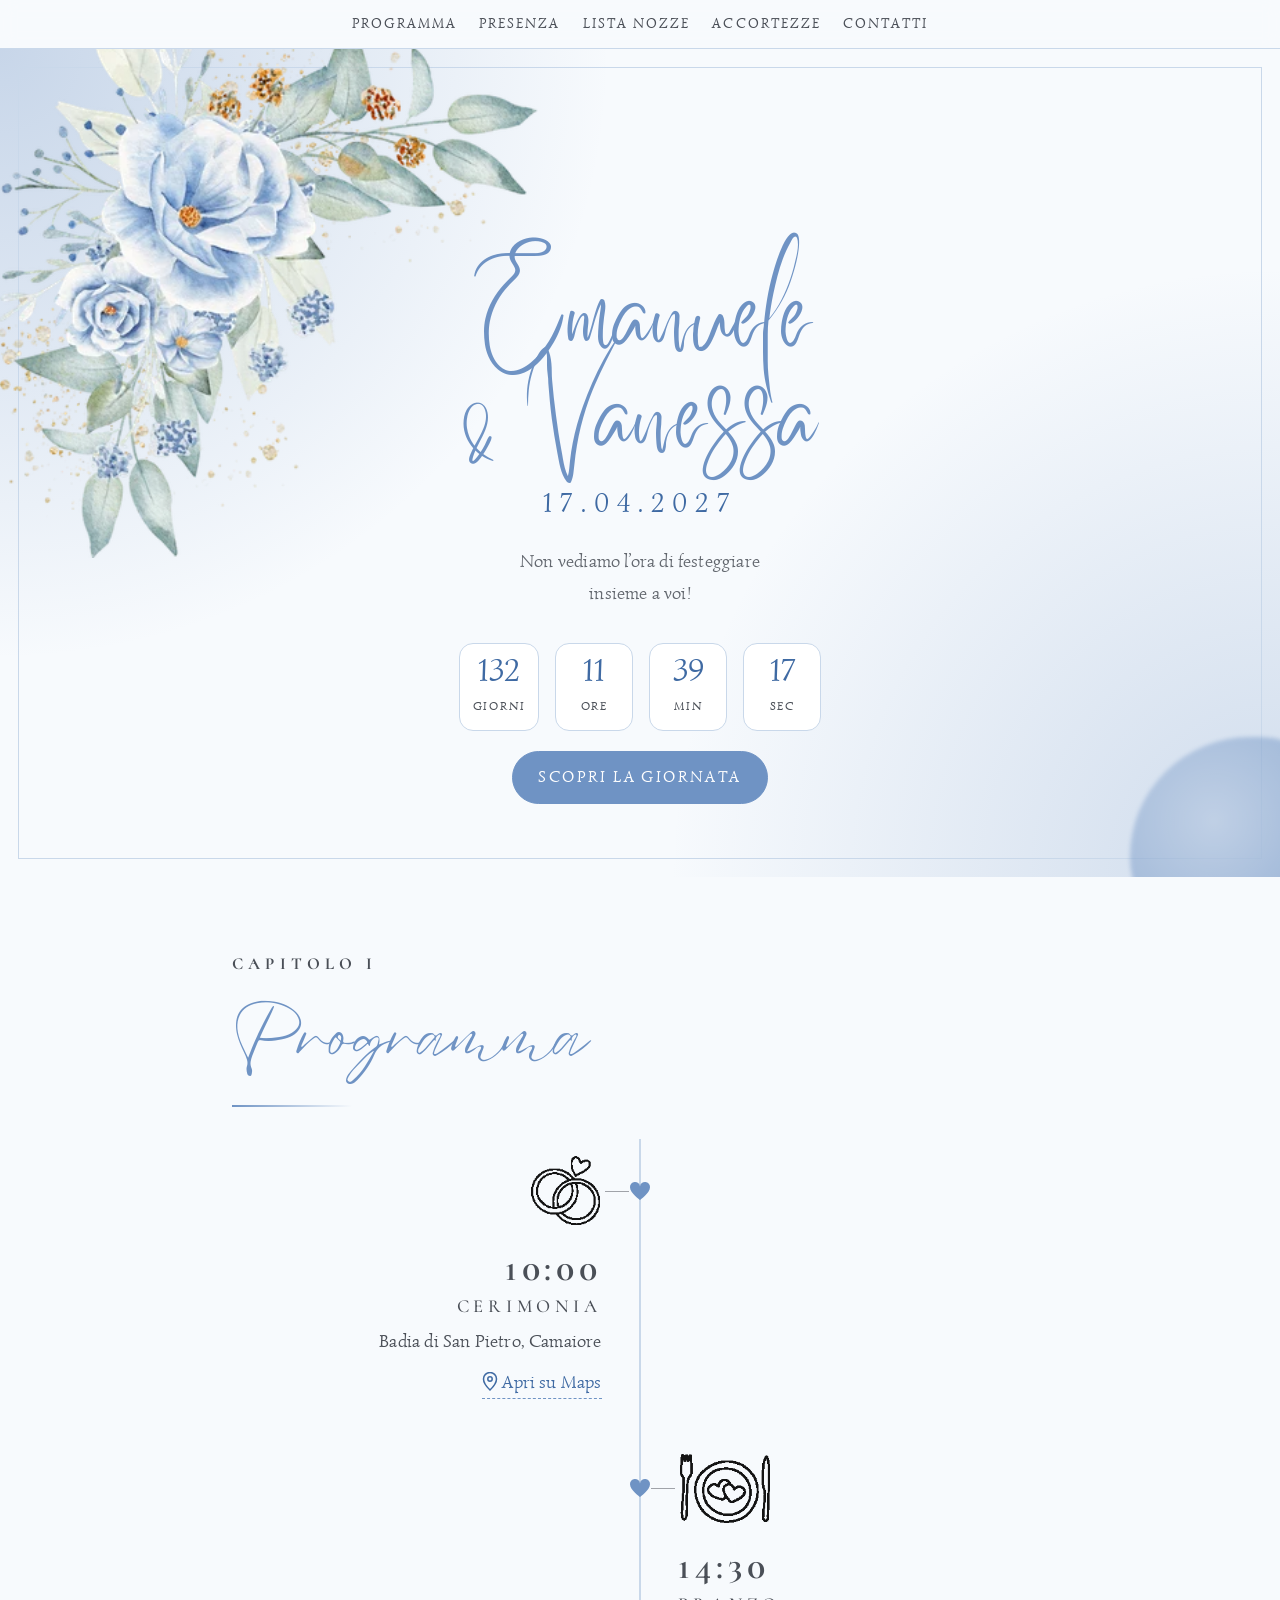
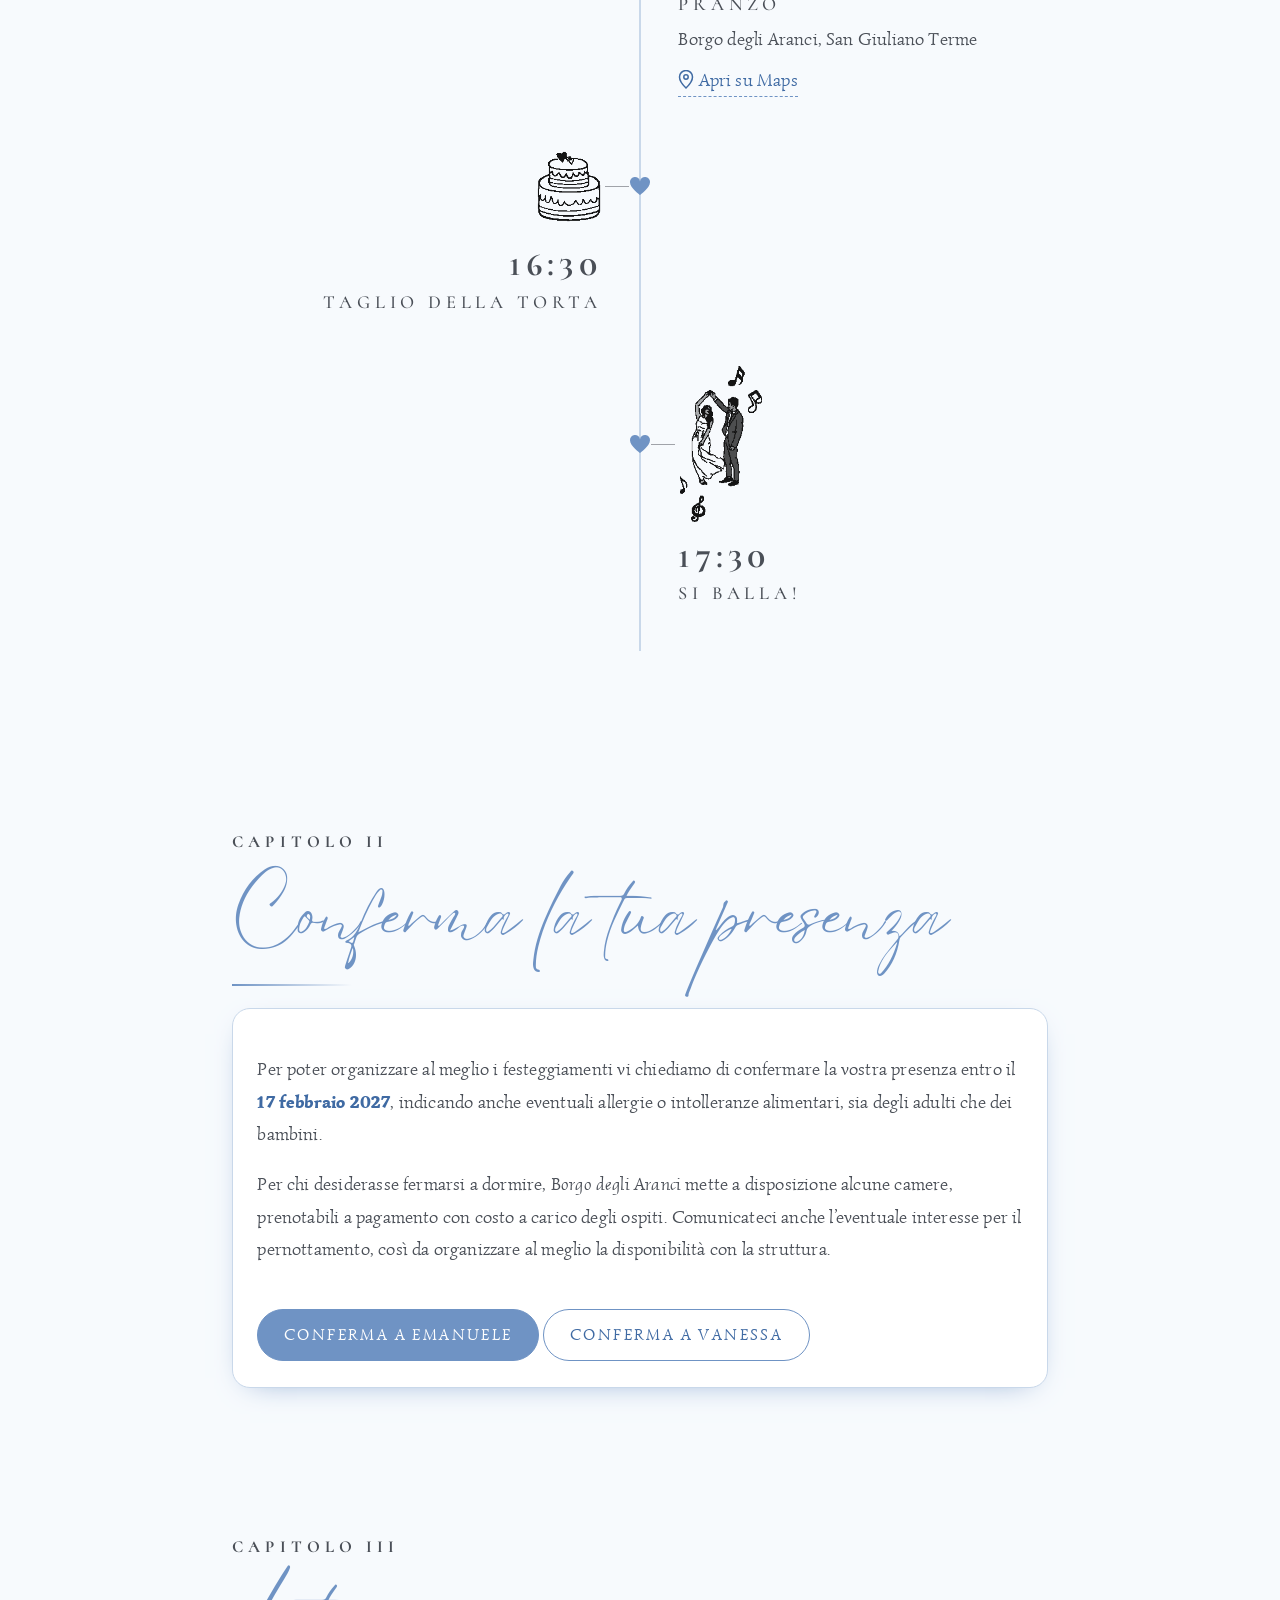
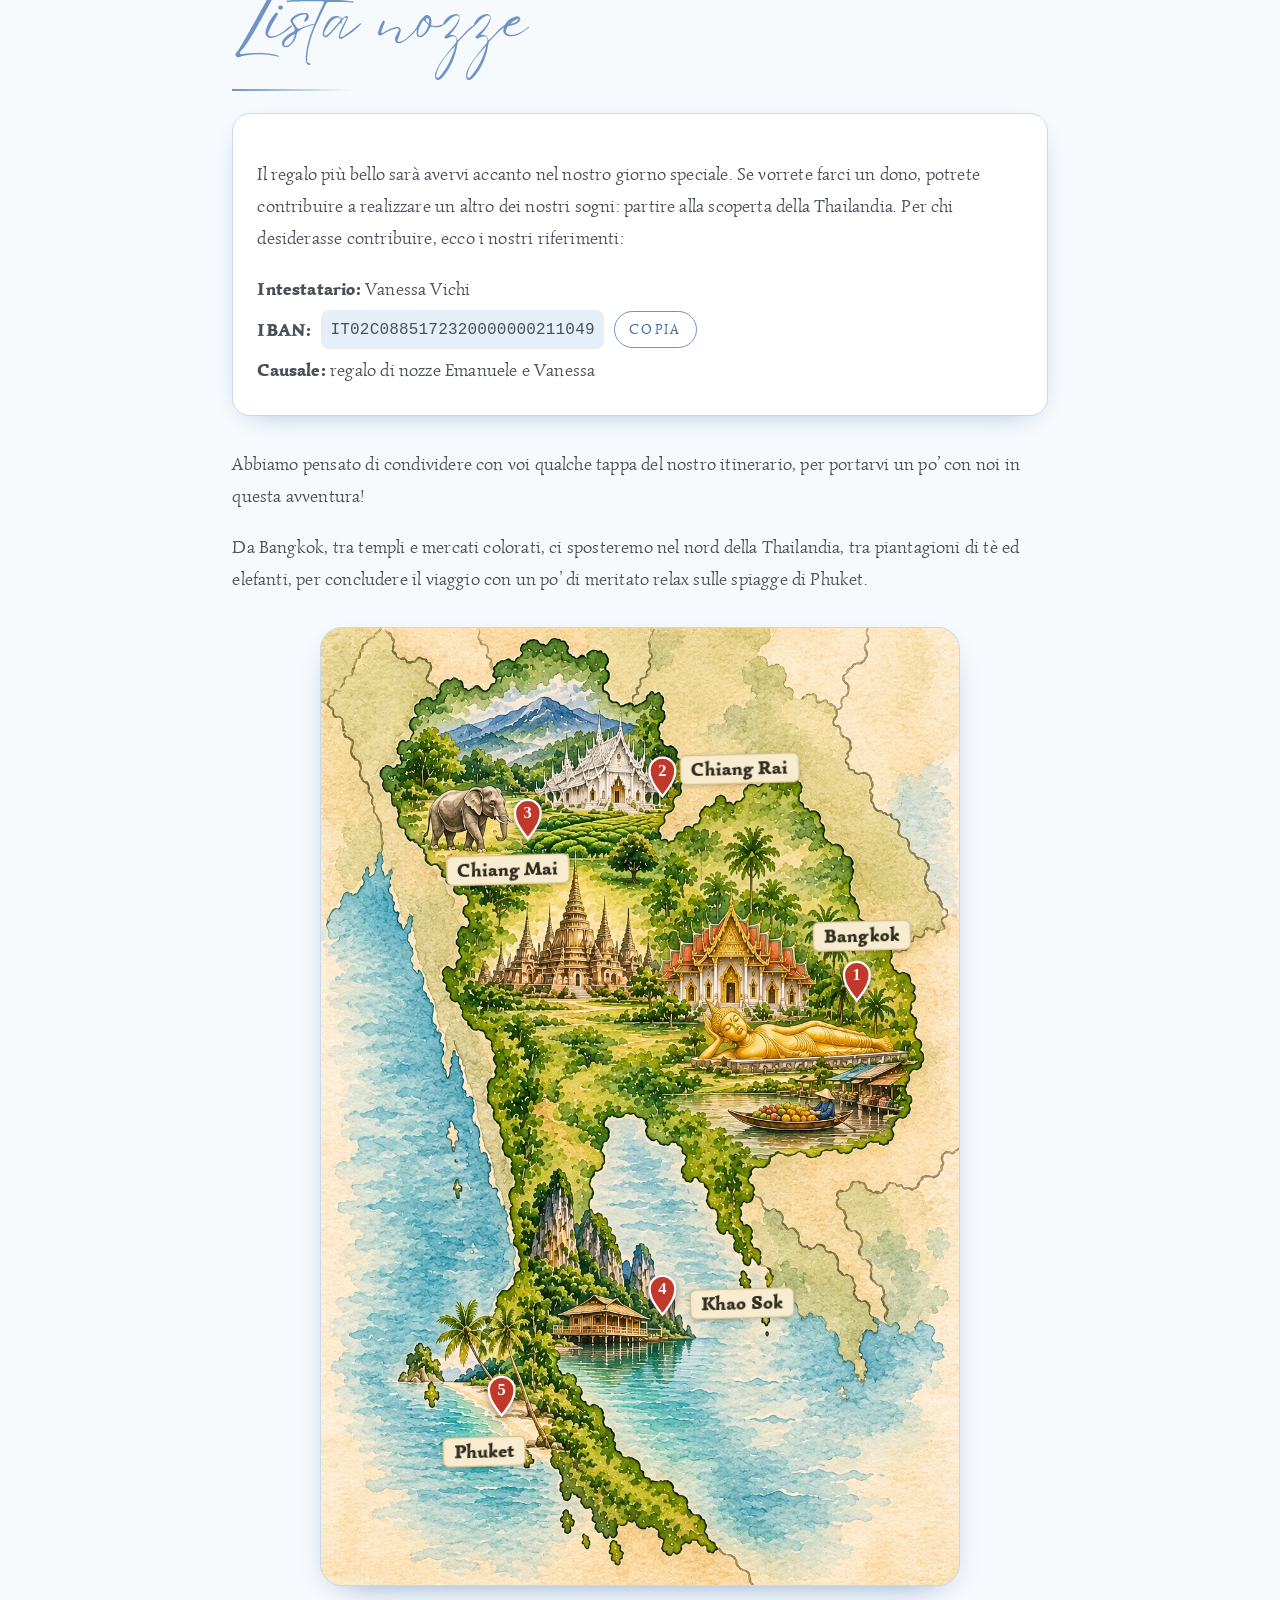
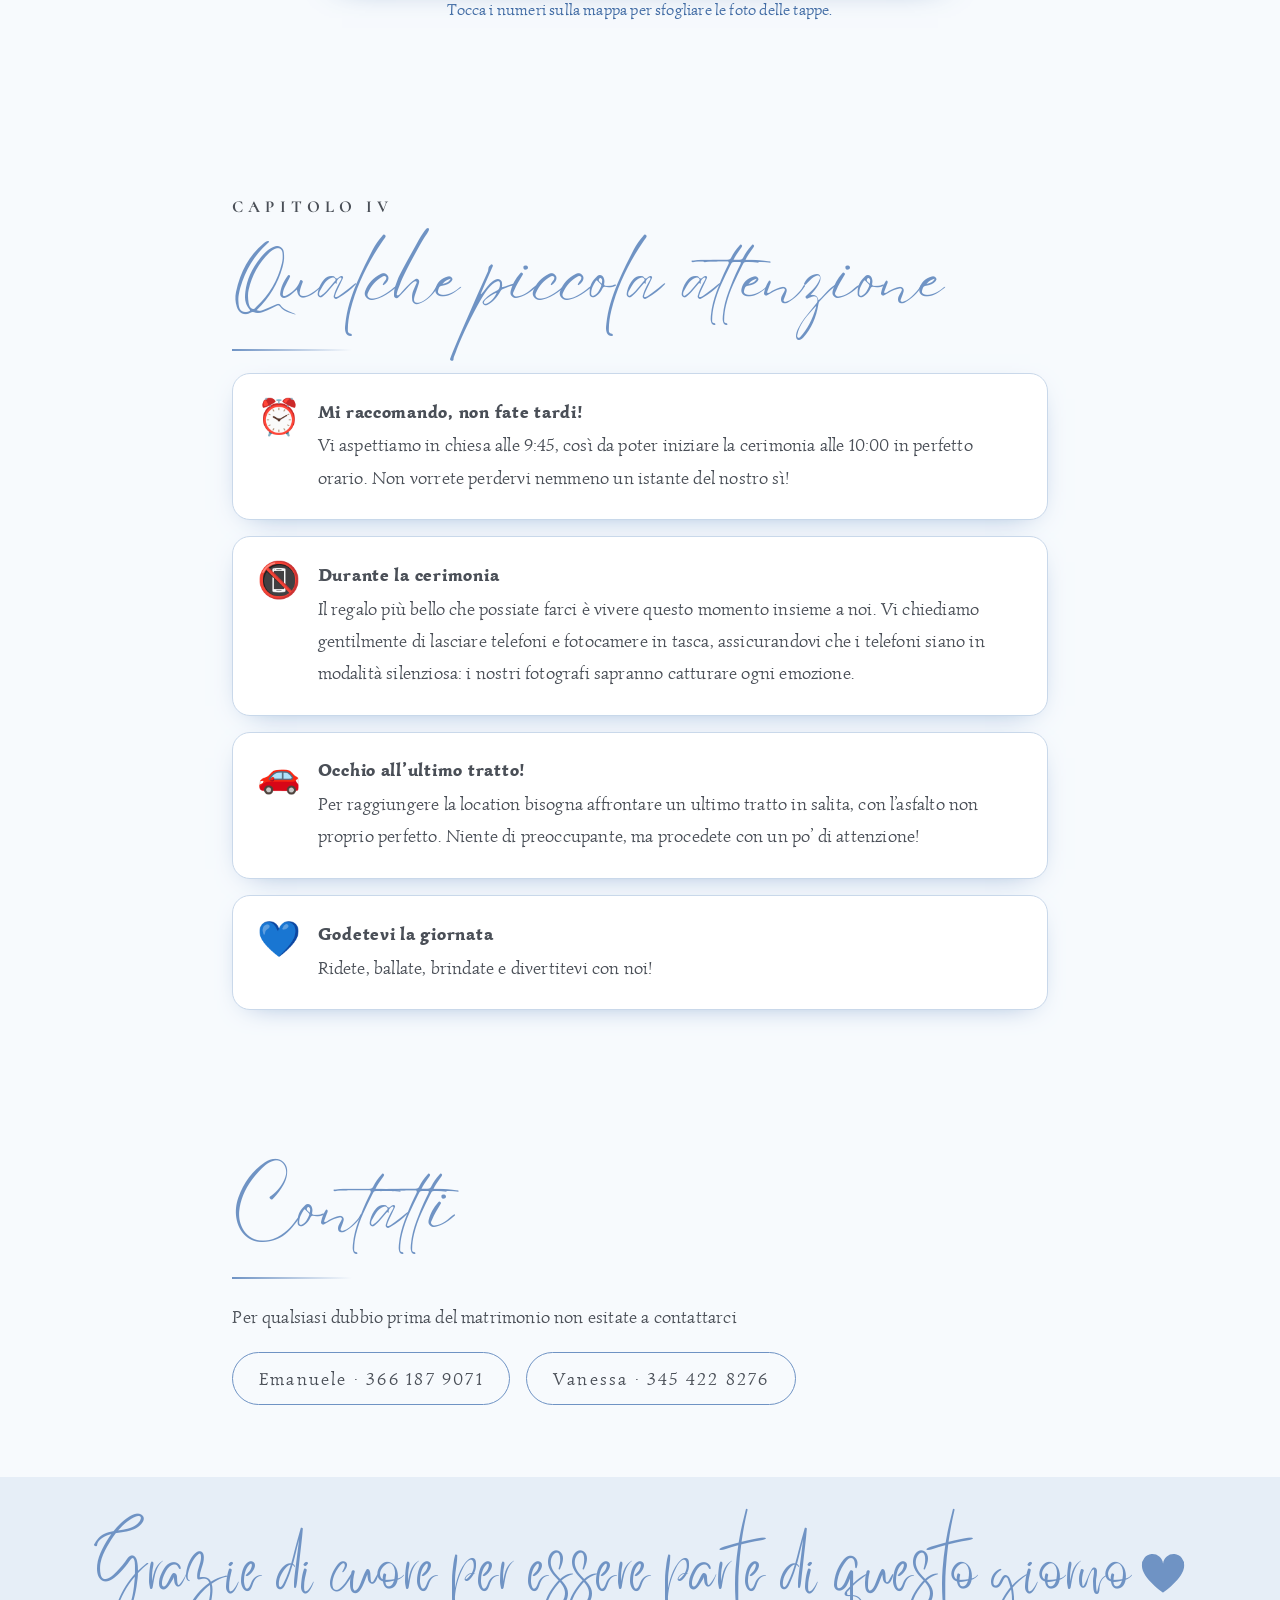
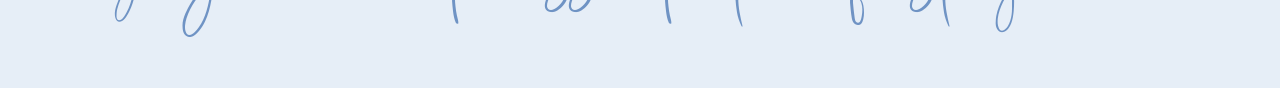
==== index.html @ b32bc1de "Reorganize the website structure" ====
<!DOCTYPE html>
<html lang="it">
<head>
<meta charset="utf-8">
<meta name="viewport" content="width=device-width, initial-scale=1, viewport-fit=cover">
<title>Emanuele &amp; Vanessa – 17.04.2027</title>
<meta name="description" content="Tutte le informazioni per festeggiare il matrimonio di Emanuele e Vanessa il 17 aprile 2027.">
<link rel="preconnect" href="https://fonts.googleapis.com">
<link rel="preconnect" href="https://fonts.gstatic.com" crossorigin>
<link href="https://fonts.googleapis.com/css2?family=Cormorant+SC:wght@400;500;600;700&display=swap" rel="stylesheet">
<link href="https://fonts.googleapis.com/css2?family=Simonetta:ital,wght@0,400;0,900;1,400;1,900&display=swap" rel="stylesheet">
<link rel="stylesheet" href="styles.css">
</head>
<body>
<nav>
<a href="#programma">Programma</a><a href="#presenza">Presenza</a><a href="#nozze">Lista nozze</a><a href="#attenzioni">Accortezze</a><a href="#contatti">Contatti</a>
</nav>

<header class="hero">
<div class="frame"></div>
<img class="flower" src="assets/images/flower.webp" alt="" aria-hidden="true">
<h1 class="script"><span class="name-line">Emanuele</span><span class="name-line"><span class="amp">&amp;</span> Vanessa</span></h1>
<div class="date">17.04.2027</div>
<p class="sub">Non vediamo l’ora di festeggiare insieme a voi!</p>
<div class="count" id="count" aria-live="off"></div>
<a class="btn fill" href="#programma">Scopri la giornata</a>
</header>

<section id="programma" class="reveal">
<p class="chap">Capitolo I</p>
<h2 class="title">Programma</h2>
<div class="tl">
<div class="ev"><div class="ico"><img src="assets/images/timeline-ceremony.png" alt="" aria-hidden="true"></div><div class="t">10:00</div><div class="n">Cerimonia</div><div>Badia di San Pietro, Camaiore</div><a href="https://www.google.com/maps/search/?api=1&amp;query=Badia+di+San+Pietro+Camaiore" target="_blank" rel="noopener"><svg aria-hidden="true" width="16" height="19" viewBox="0 0 16 19" fill="none" style="vertical-align:-3px"><path d="M8 18s6.5-6.1 6.5-11A6.5 6.5 0 1 0 1.5 7C1.5 11.9 8 18 8 18Z" stroke="currentColor" stroke-width="1.5"/><circle cx="8" cy="7" r="2.2" stroke="currentColor" stroke-width="1.5"/></svg> Apri su Maps</a></div>
<div class="ev"><div class="ico"><img src="assets/images/timeline-lunch.png" alt="" aria-hidden="true"></div><div class="t">14:30</div><div class="n">Pranzo</div><div>Borgo degli Aranci, San Giuliano Terme</div><a href="https://www.google.com/maps/search/?api=1&amp;query=Borgo+degli+aranci+San+Giuliano+Terme" target="_blank" rel="noopener"><svg aria-hidden="true" width="16" height="19" viewBox="0 0 16 19" fill="none" style="vertical-align:-3px"><path d="M8 18s6.5-6.1 6.5-11A6.5 6.5 0 1 0 1.5 7C1.5 11.9 8 18 8 18Z" stroke="currentColor" stroke-width="1.5"/><circle cx="8" cy="7" r="2.2" stroke="currentColor" stroke-width="1.5"/></svg> Apri su Maps</a></div>
<div class="ev"><div class="ico"><img src="assets/images/timeline-cake.png" alt="" aria-hidden="true"></div><div class="t">16:30</div><div class="n">Taglio della torta</div></div>
<div class="ev"><div class="ico"><img src="assets/images/timeline-dancing.png" alt="" aria-hidden="true"></div><div class="t">17:30</div><div class="n">Si balla!</div></div>
</div>
</section>

<section id="presenza" class="reveal">
<p class="chap">Capitolo II</p>
<h2 class="title">Conferma la tua presenza</h2>
<div class="card">
<p>Per poter organizzare al meglio i festeggiamenti vi chiediamo di confermare la vostra presenza entro il <strong style="color:var(--accent2)">17 febbraio 2027</strong>, indicando anche eventuali allergie o intolleranze alimentari, sia degli adulti che dei bambini.</p>
<p>Per chi desiderasse fermarsi a dormire, <em>Borgo degli Aranci</em> mette a disposizione alcune camere, prenotabili a pagamento con costo a carico degli ospiti. Comunicateci anche l’eventuale interesse per il pernottamento, così da organizzare al meglio la disponibilità con la struttura.</p>
<a class="btn fill" id="rsvpE" href="#" rel="noopener">Conferma a Emanuele</a>
<a class="btn" id="rsvpV" href="#" rel="noopener">Conferma a Vanessa</a>
</div>
</section>

<section id="nozze" class="reveal">
<p class="chap">Capitolo III</p>
<h2 class="title">Lista nozze</h2>
<div class="card">
<p>Il regalo più bello sarà avervi accanto nel nostro giorno speciale. Se vorrete farci un dono, potrete contribuire a realizzare un altro dei nostri sogni: partire alla scoperta della Thailandia. Per chi
desiderasse contribuire, ecco i nostri riferimenti:</p>
<p style="margin:.2rem 0"><strong>Intestatario:</strong> Vanessa Vichi</p>
<div class="iban"><strong>IBAN:</strong> <code id="iban">IT02C0885172320000000211049</code> <button class="btn mini" id="copy" type="button">Copia</button></div>
<p style="margin:.2rem 0"><strong>Causale:</strong> regalo di nozze Emanuele e Vanessa</p>
</div>
<p style="margin-top:2rem">Abbiamo pensato di condividere con voi qualche tappa del nostro itinerario, per portarvi un po’ con noi in questa avventura!</p>
<p>Da Bangkok, tra templi e mercati colorati, ci sposteremo nel nord della Thailandia, tra piantagioni di tè ed elefanti, per concludere il viaggio con un po’ di meritato relax sulle spiagge di Phuket.</p>
<div class="itinerary-map"><svg viewBox="0 0 1024 1536" role="group" aria-label="Mappa illustrata dell’itinerario in Thailandia"><image href="assets/images/thailand-map.webp" width="1024" height="1536"/><g class="stop" data-set="bkk" tabindex="0" role="button" aria-label="Bangkok: apri le foto della tappa"><circle class="hit" cx="860" cy="558" r="46"/><g transform="translate(860 598) scale(2.3)"><g class="pin-in"><circle class="pulse" cy="-18" r="9" fill="none" stroke="#c0392b" stroke-width="1.4"/><path d="M0 0C-8-10-9-14-9-18a9 9 0 1 1 18 0c0 4-1 8-9 18z" fill="#c0392b" stroke="#fff" stroke-width="1.6"/><text y="-14.1" text-anchor="middle" font-size="11.5" font-weight="900" fill="#fff" style="font-family:Georgia,serif">1</text></g></g><g class="lbl" transform="translate(868 494) rotate(-1.5)"><rect x="-77" y="-23" width="153" height="46" rx="9" fill="#f7ecd0" stroke="#d6c291" stroke-width="2"/><text y="10" text-anchor="middle" font-size="30" font-weight="900" fill="#2f2a1d">Bangkok</text></g></g><g class="stop" data-set="rai" tabindex="0" role="button" aria-label="Chiang Rai: apri le foto della tappa"><circle class="hit" cx="548" cy="230" r="46"/><g transform="translate(548 270) scale(2.3)"><g class="pin-in"><circle class="pulse" cy="-18" r="9" fill="none" stroke="#c0392b" stroke-width="1.4"/><path d="M0 0C-8-10-9-14-9-18a9 9 0 1 1 18 0c0 4-1 8-9 18z" fill="#c0392b" stroke="#fff" stroke-width="1.6"/><text y="-14.1" text-anchor="middle" font-size="11.5" font-weight="900" fill="#fff" style="font-family:Georgia,serif">2</text></g></g><g class="lbl" transform="translate(672 226) rotate(-1.5)"><rect x="-102" y="-23" width="204" height="46" rx="9" fill="#f7ecd0" stroke="#d6c291" stroke-width="2"/><text y="10" text-anchor="middle" font-size="30" font-weight="900" fill="#2f2a1d">Chiang Rai</text></g></g><g class="stop" data-set="mai" tabindex="0" role="button" aria-label="Chiang Mai: apri le foto della tappa"><circle class="hit" cx="332" cy="298" r="46"/><g transform="translate(332 338) scale(2.3)"><g class="pin-in"><circle class="pulse" cy="-18" r="9" fill="none" stroke="#c0392b" stroke-width="1.4"/><path d="M0 0C-8-10-9-14-9-18a9 9 0 1 1 18 0c0 4-1 8-9 18z" fill="#c0392b" stroke="#fff" stroke-width="1.6"/><text y="-14.1" text-anchor="middle" font-size="11.5" font-weight="900" fill="#fff" style="font-family:Georgia,serif">3</text></g></g><g class="lbl" transform="translate(300 388) rotate(-1.5)"><rect x="-102" y="-23" width="204" height="46" rx="9" fill="#f7ecd0" stroke="#d6c291" stroke-width="2"/><text y="10" text-anchor="middle" font-size="30" font-weight="900" fill="#2f2a1d">Chiang Mai</text></g></g><g class="stop" data-set="kao" tabindex="0" role="button" aria-label="Khao Sok: apri le foto della tappa"><circle class="hit" cx="548" cy="1062" r="46"/><g transform="translate(548 1102) scale(2.3)"><g class="pin-in"><circle class="pulse" cy="-18" r="9" fill="none" stroke="#c0392b" stroke-width="1.4"/><path d="M0 0C-8-10-9-14-9-18a9 9 0 1 1 18 0c0 4-1 8-9 18z" fill="#c0392b" stroke="#fff" stroke-width="1.6"/><text y="-14.1" text-anchor="middle" font-size="11.5" font-weight="900" fill="#fff" style="font-family:Georgia,serif">4</text></g></g><g class="lbl" transform="translate(676 1084) rotate(-1.5)"><rect x="-85" y="-23" width="170" height="46" rx="9" fill="#f7ecd0" stroke="#d6c291" stroke-width="2"/><text y="10" text-anchor="middle" font-size="30" font-weight="900" fill="#2f2a1d">Khao Sok</text></g></g><g class="stop" data-set="phu" tabindex="0" role="button" aria-label="Phuket: apri le foto della tappa"><circle class="hit" cx="290" cy="1224" r="46"/><g transform="translate(290 1264) scale(2.3)"><g class="pin-in"><circle class="pulse" cy="-18" r="9" fill="none" stroke="#c0392b" stroke-width="1.4"/><path d="M0 0C-8-10-9-14-9-18a9 9 0 1 1 18 0c0 4-1 8-9 18z" fill="#c0392b" stroke="#fff" stroke-width="1.6"/><text y="-14.1" text-anchor="middle" font-size="11.5" font-weight="900" fill="#fff" style="font-family:Georgia,serif">5</text></g></g><g class="lbl" transform="translate(262 1322) rotate(-1.5)"><rect x="-68" y="-23" width="136" height="46" rx="9" fill="#f7ecd0" stroke="#d6c291" stroke-width="2"/><text y="10" text-anchor="middle" font-size="30" font-weight="900" fill="#2f2a1d">Phuket</text></g></g></svg></div>
<p class="map-hint">Tocca i numeri sulla mappa per sfogliare le foto delle tappe.</p>
</section>

<dialog class="photo-dialog" id="photo-dialog" aria-label="Foto della tappa">
<button type="button" class="photo-close" id="photo-close" aria-label="Chiudi la foto">×</button>
<figure class="polaroid" id="polaroid"><div class="pol-photo"><img id="photo-dialog-image" src="" alt=""></div><figcaption id="photo-dialog-caption"></figcaption></figure>
<div class="photo-nav" id="photo-nav"><button type="button" id="ph-prev" aria-label="Foto precedente">‹</button><span id="ph-count"></span><button type="button" id="ph-next" aria-label="Foto successiva">›</button></div>
</dialog>

<section id="attenzioni" class="reveal">
<p class="chap">Capitolo IV</p>
<h2 class="title">Qualche piccola attenzione</h2>
<div class="tips">
<div class="card tip"><div class="e">⏰</div><div><h3>Mi raccomando, non fate tardi!</h3><p>Vi aspettiamo in chiesa alle 9:45, così da poter iniziare la cerimonia alle 10:00 in perfetto orario. Non vorrete perdervi nemmeno un istante del nostro sì!</p></div></div>
<div class="card tip"><div class="e">📵</div><div><h3>Durante la cerimonia</h3><p>Il regalo più bello che possiate farci è vivere questo momento insieme a noi. Vi chiediamo gentilmente di lasciare telefoni e fotocamere in tasca, assicurandovi che i telefoni siano in modalità silenziosa: i nostri fotografi sapranno catturare ogni emozione.</p></div></div>
<div class="card tip"><div class="e">🚗</div><div><h3>Occhio all’ultimo tratto!</h3><p>Per raggiungere la location bisogna affrontare un ultimo tratto in salita, con l’asfalto non proprio perfetto. Niente di preoccupante, ma procedete con un po’ di attenzione!</p></div></div>
<div class="card tip"><div class="e">💙</div><div><h3>Godetevi la giornata</h3><p>Ridete, ballate, brindate e divertitevi con noi!</p></div></div>
</div>
</section>

<section id="contatti" class="reveal">
<h2 class="title">Contatti</h2>
<p>Per qualsiasi dubbio prima del matrimonio non esitate a contattarci</p>
<div class="contacts">
<a href="tel:+393661879071">Emanuele · 366 187 9071</a>
<a href="tel:+393454228276">Vanessa · 345 422 8276</a>
</div>
</section>

<footer>
<div class="script">Grazie di cuore per essere parte di questo giorno<svg class="fh" viewBox="0 0 24 22" aria-hidden="true"><path d="M12 21S1 13.5 1 7a5.5 5.5 0 0 1 11-1 5.5 5.5 0 0 1 11 1c0 6.5-11 14-11 14z"/></svg></div>
</footer>

<script src="script.js" defer></script>
</body>
</html>
---- styles.css ----
@font-face{font-family:'Eyesome Script';src:url("assets/fonts/eyesome-script.ttf") format("truetype");font-weight:400;font-style:normal}
@font-face{font-family:'Better Saturday';src:url("assets/fonts/better-saturday-1.ttf") format("truetype");font-style:normal;font-weight:400;unicode-range:U+0020,U+0026,U+002E,U+0030-0032,U+0034,U+0037,U+0045,U+0056,U+0061,U+0065,U+006C,U+006D,U+006E,U+0073,U+0075,U+00A0}
@font-face{font-family:'Better Saturday';src:url("assets/fonts/better-saturday-2.ttf") format("truetype");font-style:normal;font-weight:400;unicode-range:U+0020,U+002C,U+0042,U+0043,U+0047,U+0050,U+0053,U+0054,U+0061,U+0063-0065,U+0067-0069,U+006C-006D,U+006E,U+006F,U+0072,U+0074,U+0075,U+00A0}
@font-face{font-family:'Better Saturday';src:url("assets/fonts/better-saturday-3.ttf") format("truetype");font-style:normal;font-weight:400;unicode-range:U+0020,U+0047,U+0061,U+0063-0065,U+0067-0069,U+006E,U+006F,U+0070-0074,U+0075,U+007A,U+00A0}
:root{--bg:#f7fafd;--bg2:#e6eef7;--card:#ffffff;--text:#4a4f57;--accent:#6f93c4;--accent2:#3f6aa3;--line:#c9d8ea;--leaf:#a9c3b4;color-scheme:light;box-sizing:border-box;padding-top:env(safe-area-inset-top,0px);padding-bottom:env(safe-area-inset-bottom,0px)}
@media (prefers-color-scheme:dark){:root:not([data-theme="light"]){--bg:#121a26;--bg2:#18232f;--card:#1b2735;--text:#d5dde8;--accent:#8fb0dc;--accent2:#a9c4e8;--line:#2f4259;--leaf:#4d6a5c;color-scheme:dark}}
:root[data-theme="dark"]{--bg:#121a26;--bg2:#18232f;--card:#1b2735;--text:#d5dde8;--accent:#8fb0dc;--accent2:#a9c4e8;--line:#2f4259;--leaf:#4d6a5c;color-scheme:dark}
*,*::before,*::after{box-sizing:border-box}
html{scroll-behavior:smooth;scroll-padding-top:calc(64px + env(safe-area-inset-top,0px))}
body{margin:0;background:var(--bg);color:var(--text);font-family:'Cormorant Garamond',Georgia,serif;font-size:1.25rem;line-height:1.6;letter-spacing:.02em}
body::before{content:"";position:fixed;inset:0 0 auto;height:env(safe-area-inset-top,0px);background:var(--bg);z-index:30}
.script{font-family:'Better Saturday',cursive;font-weight:400;color:var(--accent);letter-spacing:0}
nav{position:sticky;top:env(safe-area-inset-top,0px);z-index:20;background:color-mix(in srgb,var(--bg) 88%,transparent);backdrop-filter:blur(8px);border-bottom:1px solid var(--line);display:flex;gap:1.4rem;justify-content:center;padding:.7rem 1rem;overflow-x:auto;white-space:nowrap}
nav a{color:var(--text);text-decoration:none;font-size:1rem;text-transform:uppercase;letter-spacing:.18em}
nav a:hover{color:var(--accent2)}
.hero{min-height:92vh;display:flex;flex-direction:column;align-items:center;justify-content:center;text-align:center;padding:3rem 1.2rem;position:relative;overflow:hidden;background:radial-gradient(circle at 0 0,color-mix(in srgb,var(--accent) 35%,transparent),transparent 40%),radial-gradient(circle at 100% 100%,color-mix(in srgb,var(--accent) 30%,transparent),transparent 40%),var(--bg)}
.hero::before,.hero::after{content:"";position:absolute;width:210px;height:210px;border-radius:60% 40% 55% 45%;background:radial-gradient(circle at 40% 40%,#fff6,transparent 55%),var(--leaf);opacity:.45;filter:blur(2px)}
.hero::before{top:-60px;left:-60px}.hero::after{bottom:-70px;right:-60px;background:radial-gradient(circle at 40% 40%,#fff6,transparent 55%),var(--accent)}
.frame{position:absolute;inset:18px;border:1px solid var(--line);pointer-events:none}
.hero h1{font-size:clamp(3.2rem,14vw,7.6rem);line-height:1.04;margin:0;text-shadow:none}
.hero .name-line{display:block;white-space:nowrap}
.hero .amp{font-size:.7em}
.date{font-size:1.9rem;letter-spacing:.3em;color:var(--accent2);margin:1.5rem 0 .3rem}
.sub{max-width:30ch;opacity:.85}
.count{display:flex;gap:1rem;margin-top:2rem;flex-wrap:wrap;justify-content:center}
.count div{background:var(--card);border:1px solid var(--line);border-radius:14px;min-width:78px;padding:.6rem .8rem}
.count b{display:block;font-size:2rem;font-weight:600;color:var(--accent2);line-height:1.1}
.count span{font-size:.8rem;text-transform:uppercase;letter-spacing:.15em}
.btn{display:inline-block;margin-top:1.6rem;padding:.7rem 1.6rem;border-radius:999px;border:1px solid var(--accent);background:transparent;color:var(--accent2);text-decoration:none;font:inherit;font-size:1rem;letter-spacing:.15em;text-transform:uppercase;cursor:pointer;transition:.25s}
.btn:hover,.btn.fill{background:var(--accent);color:#fff}
.btn.fill:hover{background:var(--accent2)}
section{max-width:860px;margin:0 auto;padding:4.5rem 1.4rem}
.chap{font-size:.95rem;letter-spacing:.3em;text-transform:uppercase;font-weight:600;margin:0}
h2{font-size:clamp(2.3rem,7.5vw,3.8rem);margin:.1rem 0 1.5rem;line-height:1.15}
h2::after{content:"";display:block;height:2px;width:120px;margin-top:.5rem;background:linear-gradient(90deg,var(--accent),transparent)}
.tl{position:relative;margin:2rem 0}
.tl::before{content:"";position:absolute;left:50%;top:0;bottom:0;width:2px;background:var(--line);transform:translateX(-50%)}
.card{background:var(--card);border:1px solid var(--line);border-radius:18px;padding:1.6rem 1.5rem;box-shadow:0 8px 30px -18px var(--accent)}
.iban{display:flex;gap:.6rem;align-items:center;flex-wrap:wrap;margin:.3rem 0}
.iban code{font-family:ui-monospace,Menlo,monospace;font-size:1rem;word-break:break-all;background:var(--bg2);padding:.35rem .6rem;border-radius:8px}
.mini{font-size:.9rem;padding:.3rem .9rem;margin:0}
.photo-dialog{position:fixed;inset:0;width:min(92vw,520px);max-width:none;max-height:90vh;padding:1rem;border:1px solid var(--line);border-radius:18px;background:var(--card);color:var(--text);box-shadow:0 16px 70px #0005}
.photo-dialog::backdrop{background:#15202bb3;backdrop-filter:blur(3px)}
.photo-dialog form{position:absolute;top:.65rem;right:.65rem;margin:0;z-index:1}
.photo-close{width:2.5rem;height:2.5rem;border:1px solid var(--line);border-radius:50%;background:var(--card);color:var(--text);font:inherit;font-size:1.5rem;line-height:1;cursor:pointer}
.photo-dialog img{display:block;width:auto;max-width:100%;max-height:72vh;margin:0 auto;border-radius:12px;object-fit:contain}
.photo-dialog p{text-align:center;margin:.7rem 0 0;color:var(--accent2)}
.tips{display:grid;gap:1rem}
.tip{display:flex;gap:1rem;align-items:flex-start}
.tip .e{font-size:2.2rem;line-height:1}
.tip h3{margin:0 0 .1rem;font-size:1.3rem;letter-spacing:.08em}
.tip p{margin:0}
.contacts{display:flex;gap:1rem;flex-wrap:wrap;justify-content:center;margin-top:1rem}
.contacts a{border:1px solid var(--accent);border-radius:999px;padding:.6rem 1.6rem;color:var(--text);text-decoration:none;letter-spacing:.12em}
.contacts a:hover{background:var(--accent);color:#fff}
footer{text-align:center;padding:3rem 1.4rem 4rem;background:var(--bg2)}
footer .script{font-size:clamp(2.2rem,7vw,3.2rem);line-height:1.2}
.reveal{opacity:0;transform:translateY(22px);transition:opacity .8s,transform .8s}
.reveal.in{opacity:1;transform:none}
@media (prefers-reduced-motion:reduce){.reveal{opacity:1;transform:none;transition:none}html{scroll-behavior:auto}}

body{font-family:'Simonetta',Georgia,serif;font-size:1.15rem;line-height:1.75;letter-spacing:.01em}
.script{font-family:'Better Saturday',cursive}
.title{font-family:'Eyesome Script','Snell Roundhand',cursive;font-weight:400;color:var(--accent);letter-spacing:0;font-size:clamp(2.6rem,9vw,4.4rem);line-height:1.5;margin:.3rem 0 1.4rem;padding-top:.15em;overflow-wrap:anywhere}
.title::after{content:"";display:block;height:2px;width:120px;margin-top:.1rem;background:linear-gradient(90deg,var(--accent),transparent)}
.chap{font-family:'Cormorant SC',Georgia,serif;font-size:1.05rem;letter-spacing:.3em;font-weight:700;margin:0 0 .6rem}
nav a{font-size:.9rem;letter-spacing:.14em}
.hero h1{font-size:clamp(3.4rem,15vw,7.4rem);line-height:1.7;padding:.1em 0}
.hero .name-line{display:block;white-space:nowrap}
.hero .amp{display:inline-block;font-size:.7em;margin-right:.1em}
.date{font-size:1.7rem;margin:1.2rem 0 .6rem}
.count b{font-weight:400;font-size:2rem}.count span{font-size:.75rem}
.btn{font-family:inherit}
.tip h3{font-size:1.15rem;letter-spacing:.04em;font-weight:900;line-height:1.4;margin:0 0 .25rem}
footer .script{font-size:clamp(2.4rem,8vw,3.6rem);line-height:1.6}
/* timeline */
.ev{position:relative;width:50%;padding:0 2.4rem 2.4rem}
.ev:nth-child(odd){text-align:right}.ev:nth-child(even){margin-left:50%}
.ev::after{content:"";position:absolute;top:3.2rem;width:1.4rem;height:1.25rem;transform:translateY(-50%);background:url("assets/images/heart.svg") center/contain no-repeat}
.ev:nth-child(odd)::after{right:-.7rem}.ev:nth-child(even)::after{left:-.7rem}
.ev::before{content:"";position:absolute;top:3.2rem;width:1.5rem;height:1px;background:var(--text);opacity:.5}
.ev:nth-child(odd)::before{right:.7rem}.ev:nth-child(even)::before{left:.7rem}
.ico{height:6.4rem;display:flex;align-items:center;margin-bottom:.5rem}
.ev:nth-child(odd) .ico{justify-content:flex-end}
.ev .ico img{display:block;width:auto;height:auto;max-height:4.6rem;max-width:7rem;object-fit:contain}
.ev:nth-child(4) .ico img{max-height:6.2rem}
.ev .t{font-family:'Cormorant SC',Georgia,serif;font-size:2.1rem;font-weight:700;color:var(--text);letter-spacing:.14em;line-height:1.2}
.ev .n{font-family:'Cormorant SC',Georgia,serif;text-transform:uppercase;letter-spacing:.26em;font-size:1.15rem;font-weight:500;margin-bottom:.2rem}
.ev a{display:inline-block;margin-top:.5rem;color:var(--accent2);text-decoration:none;border-bottom:1px dashed var(--accent)}
/* map */
.itinerary-map{width:min(100%,600px);margin:2rem auto .5rem;border:1px solid var(--line);border-radius:22px;overflow:hidden;background:#f3e8cf;box-shadow:0 12px 35px -22px var(--accent2)}
.itinerary-map svg{display:block;width:100%;height:auto}
.itinerary-map text{font-family:'Simonetta',Georgia,serif}
.stop{cursor:pointer;outline:none}
.stop .in{transition:transform .25s}
.stop:hover .in,.stop:focus-visible .in{transform:scale(1.08)}
.stop .med{filter:drop-shadow(0 3px 4px rgba(70,55,20,.3))}
.stop:focus-visible .med{stroke:#3f6aa3;stroke-width:4}
.pulse{transform-box:fill-box;transform-origin:center;animation:pulse 2.4s ease-out infinite}
@keyframes pulse{0%{transform:scale(1);opacity:.8}100%{transform:scale(2);opacity:0}}
@media (prefers-reduced-motion:reduce){.pulse{animation:none;opacity:0}}
.map-hint{text-align:center;font-size:1rem;color:var(--accent2);margin:.6rem 0 1.5rem}
@media (max-width:640px){body{font-size:1.1rem}.tl::before{left:14px}.ev,.ev:nth-child(even){width:100%;margin-left:0;padding:0 0 2.2rem 2.8rem;text-align:left!important}.ev::after,.ev:nth-child(odd)::after,.ev:nth-child(even)::after{left:.25rem;right:auto}.ev::before,.ev:nth-child(odd)::before,.ev:nth-child(even)::before{left:1.5rem;right:auto;width:.9rem}.ev:nth-child(odd) .ico{justify-content:flex-start}}

.hero::before{display:none}
.flower{position:absolute;top:0;left:0;width:min(58vw,340px);height:auto;pointer-events:none;z-index:0}
.hero>:not(.flower):not(.frame){position:relative;z-index:1}
.ico{height:var(--h,6.4rem)}
.ev:nth-child(4){--h:10.6rem}
.ev::after,.ev::before{top:calc(var(--h,6.4rem)/2)}
.ev:nth-child(4) .ico img{max-height:10rem;max-width:9rem}
.fh{display:inline-block;width:.5em;height:.46em;fill:var(--accent);margin-left:.18em;position:relative;top:-.22em}
.itinerary-map{background:#f4ead2}
.stop:focus-visible .art{filter:drop-shadow(0 0 5px #3f6aa3)}
.photo-nav{display:flex;justify-content:center;align-items:center;gap:1rem;margin-top:.6rem}
.photo-nav[hidden]{display:none}
.photo-nav button{width:2.5rem;height:2.5rem;border:1px solid var(--line);border-radius:50%;background:var(--card);color:var(--text);font-size:1.5rem;line-height:1;cursor:pointer}
.hero{padding-top:calc(min(58vw,340px)*.95)}
@media (max-width:640px){.count{gap:.5rem;flex-wrap:nowrap}.count div{min-width:62px;padding:.5rem .35rem}.count b{font-size:1.7rem}}

.itinerary-map{width:min(100%,640px);background:#bfe0e2}
.itinerary-map .geo{font-size:30px;fill:#8a7440;opacity:.8;font-weight:900}
.itinerary-map .sea{font-size:34px;font-style:italic;fill:#3f7f90;opacity:.85;letter-spacing:3px}
.stop .hit{fill:#fff;fill-opacity:0;transition:fill-opacity .2s}
.stop:hover .hit,.stop:focus-visible .hit{fill-opacity:.14}
.stop .cam{transition:transform .2s;transform-box:fill-box;transform-origin:center}
.stop:hover .cam{transform:scale(1.15)}
.stop:focus-visible{outline:none}
.stop:focus-visible .hit{stroke:#3f6aa3;stroke-width:4}
.stop .in{transform:none!important}
#contatti .contacts{justify-content:flex-start}
#contatti p{margin-top:0}
.flower{width:min(72vw,560px);top:-2px;left:-2px}
.hero{padding-top:calc(min(72vw,560px)*.78)}
.fh{vertical-align:middle;width:.8em;height:.74em;position:static;margin-left:.15em;top:auto}

.itinerary-map{width:min(100%,640px);background:#bfe0e2}
.itinerary-map .geo{font-size:30px;fill:#8a7440;opacity:.8;font-weight:900}
.itinerary-map .sea{font-size:34px;font-style:italic;fill:#3f7f90;opacity:.85;letter-spacing:3px}
.stop .hit{fill:#fff;fill-opacity:0;transition:fill-opacity .2s}
.stop:hover .hit,.stop:focus-visible .hit{fill-opacity:.14}
.stop .cam{transition:transform .2s;transform-box:fill-box;transform-origin:center}
.stop:hover .cam{transform:scale(1.15)}
.stop:focus-visible{outline:none}
.stop:focus-visible .hit{stroke:#3f6aa3;stroke-width:4}
.stop .in{transform:none!important}
#contatti .contacts{justify-content:flex-start}
#contatti p{margin-top:0}
.flower{width:min(72vw,560px);top:-2px;left:-2px}
.hero{padding-top:calc(min(72vw,560px)*.92)}
.fh{vertical-align:middle;width:.8em;height:.74em;position:relative;margin-left:.15em;top:-.5em}

.itinerary-map{width:min(100%,640px);background:#bfe0e2}
.itinerary-map .geo{font-size:30px;fill:#8a7440;opacity:.8;font-weight:900}
.itinerary-map .sea{font-size:34px;font-style:italic;fill:#3f7f90;opacity:.85;letter-spacing:3px}
.stop .hit{fill:#fff;fill-opacity:0;transition:fill-opacity .2s}
.stop:hover .hit,.stop:focus-visible .hit{fill-opacity:.14}
.stop .cam{transition:transform .2s;transform-box:fill-box;transform-origin:center}
.stop:hover .cam{transform:scale(1.15)}
.stop:focus-visible{outline:none}
.stop:focus-visible .hit{stroke:#3f6aa3;stroke-width:4}
.stop .in{transform:none!important}
#contatti .contacts{justify-content:flex-start}
#contatti p{margin-top:0}
.flower{width:min(72vw,560px);top:-2px;left:-2px}
.hero{padding-top:calc(min(72vw,560px)*.92)}
.fh{vertical-align:middle;width:.8em;height:.74em;position:relative;margin-left:.15em;top:-.5em}
.flower{top:calc(min(72vw,560px)*-.27);left:calc(min(72vw,560px)*-.03)}
.hero{padding-top:calc(min(72vw,560px)*0.7)}
.itinerary-map{background:#f1e2c0}

/* --- mappa con pin numerati + polaroid --- */
.itinerary-map .stop .pin-in{transform-box:fill-box;transform-origin:50% 100%;transition:transform .2s;filter:drop-shadow(0 3px 3px rgba(40,30,10,.38))}
.itinerary-map .stop:hover .pin-in,.itinerary-map .stop:focus-visible .pin-in{transform:scale(1.14)}
.itinerary-map .stop .lbl{filter:drop-shadow(0 2px 3px rgba(40,30,10,.25))}
dialog.photo-dialog{width:min(92vw,440px);max-width:none;max-height:none;padding:0;border:0;background:transparent;box-shadow:none;overflow:visible;color:#fff}
dialog.photo-dialog::backdrop{background:#15202bcc;backdrop-filter:blur(3px)}
dialog.photo-dialog form{top:-.9rem;right:-.5rem}
.polaroid{--tilt:-1.6deg;position:relative;margin:0;padding:14px 14px 0;background:#fcfaf4;border-radius:3px;box-shadow:0 22px 55px rgba(0,0,0,.5),0 2px 6px rgba(0,0,0,.3);transform:rotate(var(--tilt));animation:pol-in .38s cubic-bezier(.2,.9,.3,1.15)}
.polaroid::before{content:"";position:absolute;top:-13px;left:50%;width:96px;height:28px;margin-left:-48px;background:rgba(233,220,176,.72);box-shadow:0 1px 3px rgba(0,0,0,.18);transform:rotate(2deg);z-index:2}
.polaroid .pol-photo{position:relative;aspect-ratio:4/3;max-height:58vh;margin:0 auto;background:#2a2a2a;overflow:hidden;box-shadow:inset 0 0 0 1px rgba(0,0,0,.12)}
.polaroid .pol-photo::after{content:"";position:absolute;inset:0;box-shadow:inset 0 0 22px rgba(0,0,0,.22);pointer-events:none}
.polaroid .pol-photo img{display:block;width:100%;height:100%;max-width:none;max-height:none;margin:0;border-radius:0;object-fit:cover}
.polaroid figcaption{min-height:5rem;padding:.9rem .6rem 1.1rem;display:flex;flex-direction:column;align-items:center;justify-content:center;text-align:center;font-family:'Simonetta',Georgia,serif;font-style:italic;color:#3b362c;line-height:1.2}
.polaroid figcaption strong{font-size:1.45rem;font-weight:900;letter-spacing:.01em}
.polaroid figcaption span{font-size:1.15rem;opacity:.85}
@keyframes pol-in{from{opacity:0;transform:translateY(18px) rotate(calc(var(--tilt) - 5deg)) scale(.94)}to{opacity:1;transform:rotate(var(--tilt))}}
.photo-nav{margin-top:1.4rem;color:#fff;font-size:1.05rem;letter-spacing:.08em}
@media (prefers-reduced-motion:reduce){.polaroid{animation:none}}

dialog.photo-dialog .photo-close{position:absolute;top:-6px;right:-6px;z-index:5;width:2.6rem;height:2.6rem;display:flex;align-items:center;justify-content:center;padding:0;border:0;border-radius:50%;background:#fff;color:#333;font-size:1.7rem;line-height:1;cursor:pointer;box-shadow:0 3px 10px rgba(0,0,0,.35);touch-action:manipulation;-webkit-tap-highlight-color:transparent}
@media (max-width:640px){
.flower{width:min(60vw,330px);top:calc(min(60vw,330px)*-.27);left:calc(min(60vw,330px)*-.18)}
.hero{padding-top:calc(min(60vw,330px)*.5 + 1.4rem)}
}
@media (min-width:641px){
.hero{padding-top:clamp(9rem,16vw,12rem)}
.hero h1{font-size:clamp(3.4rem,7vw,5.5rem);line-height:1.15;padding:0}
.hero .date{margin:.5rem 0}
.hero .sub{margin:.6rem 0}
.hero .count{margin-top:1.5rem}
.hero .btn{margin-top:1.25rem}
}
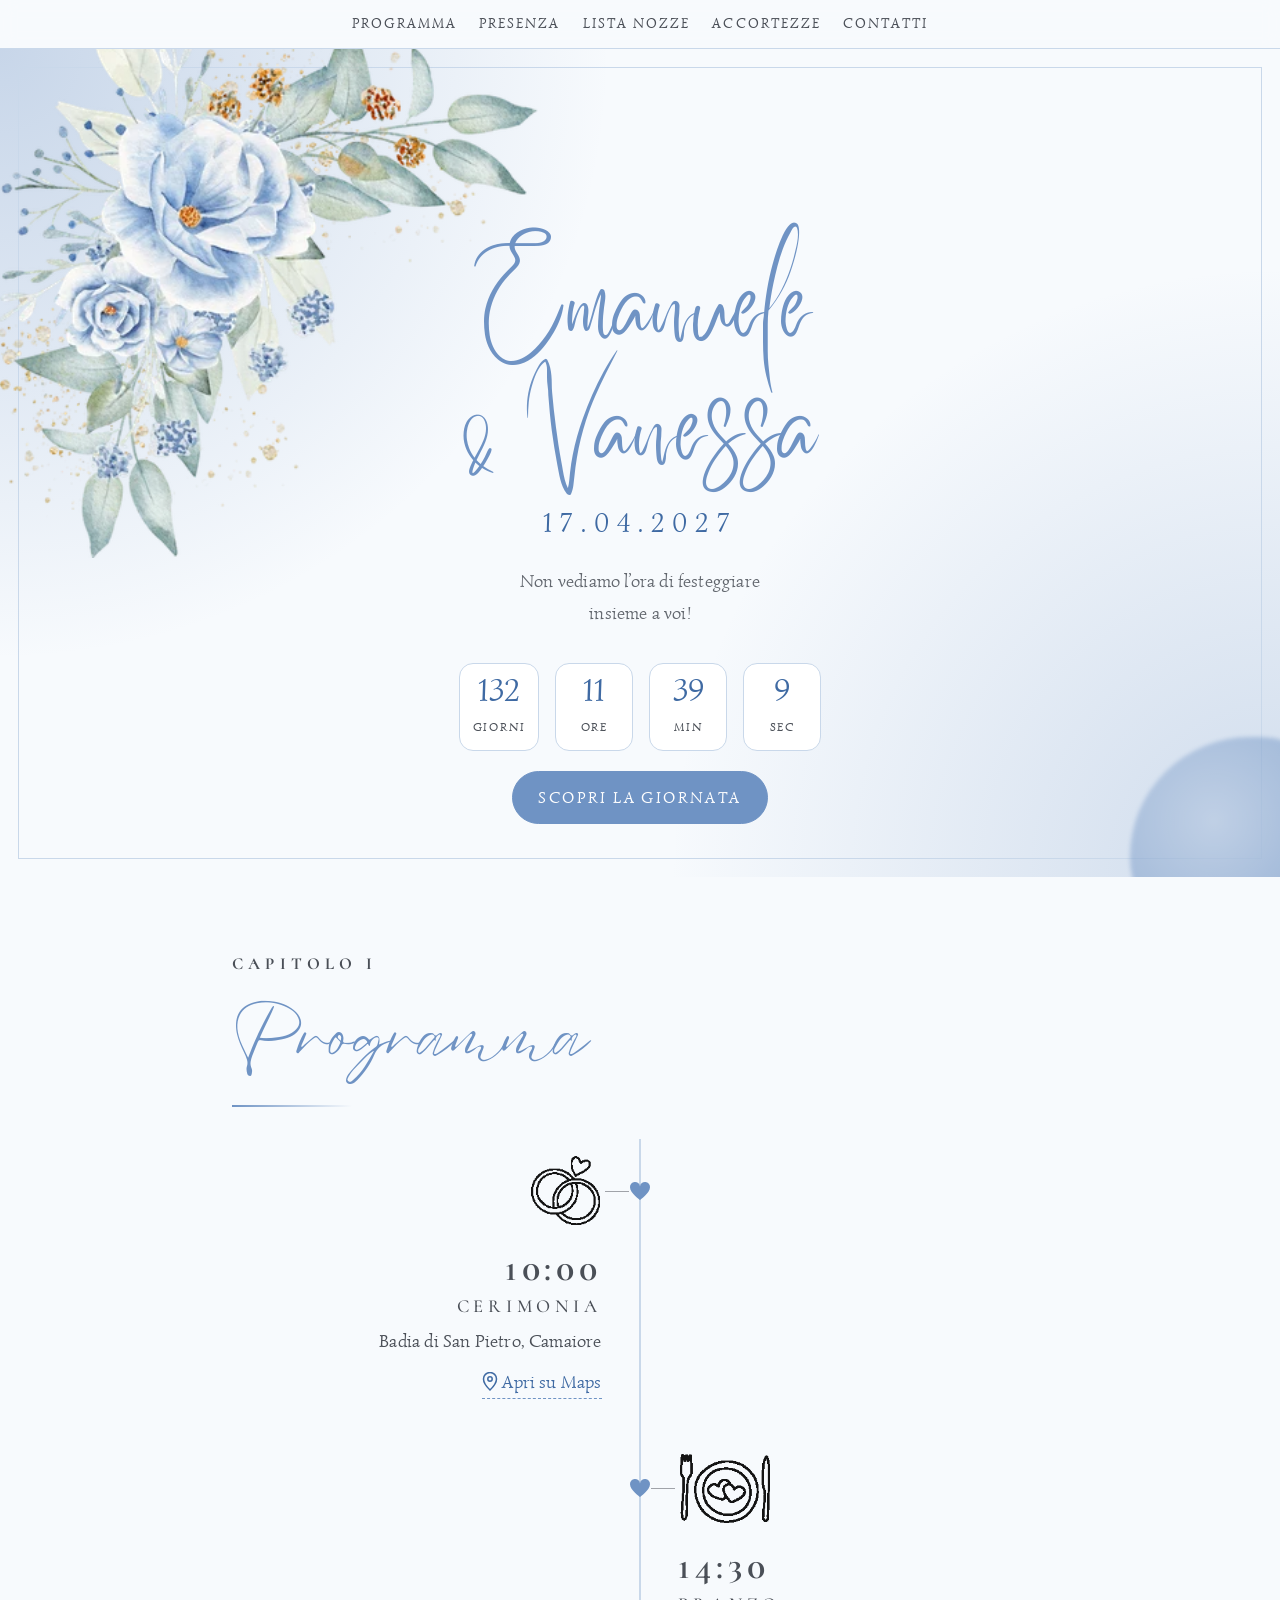
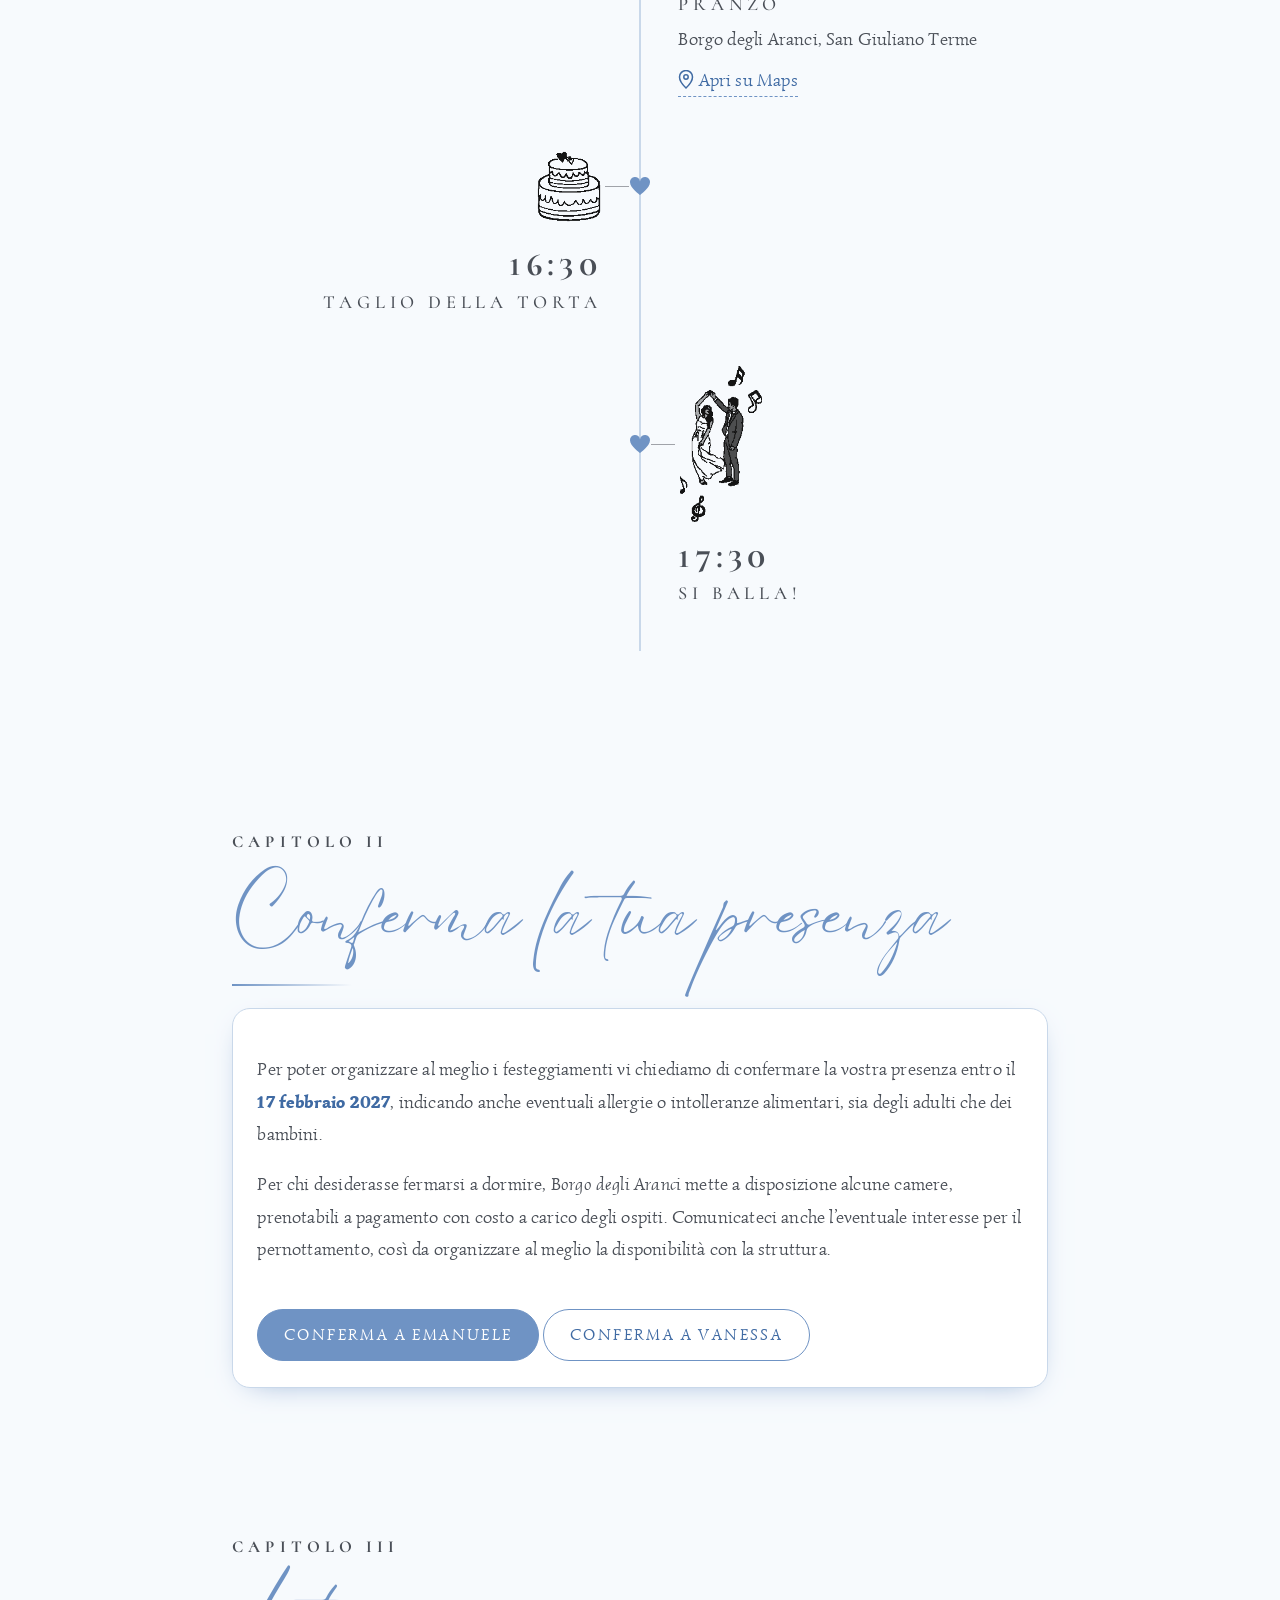
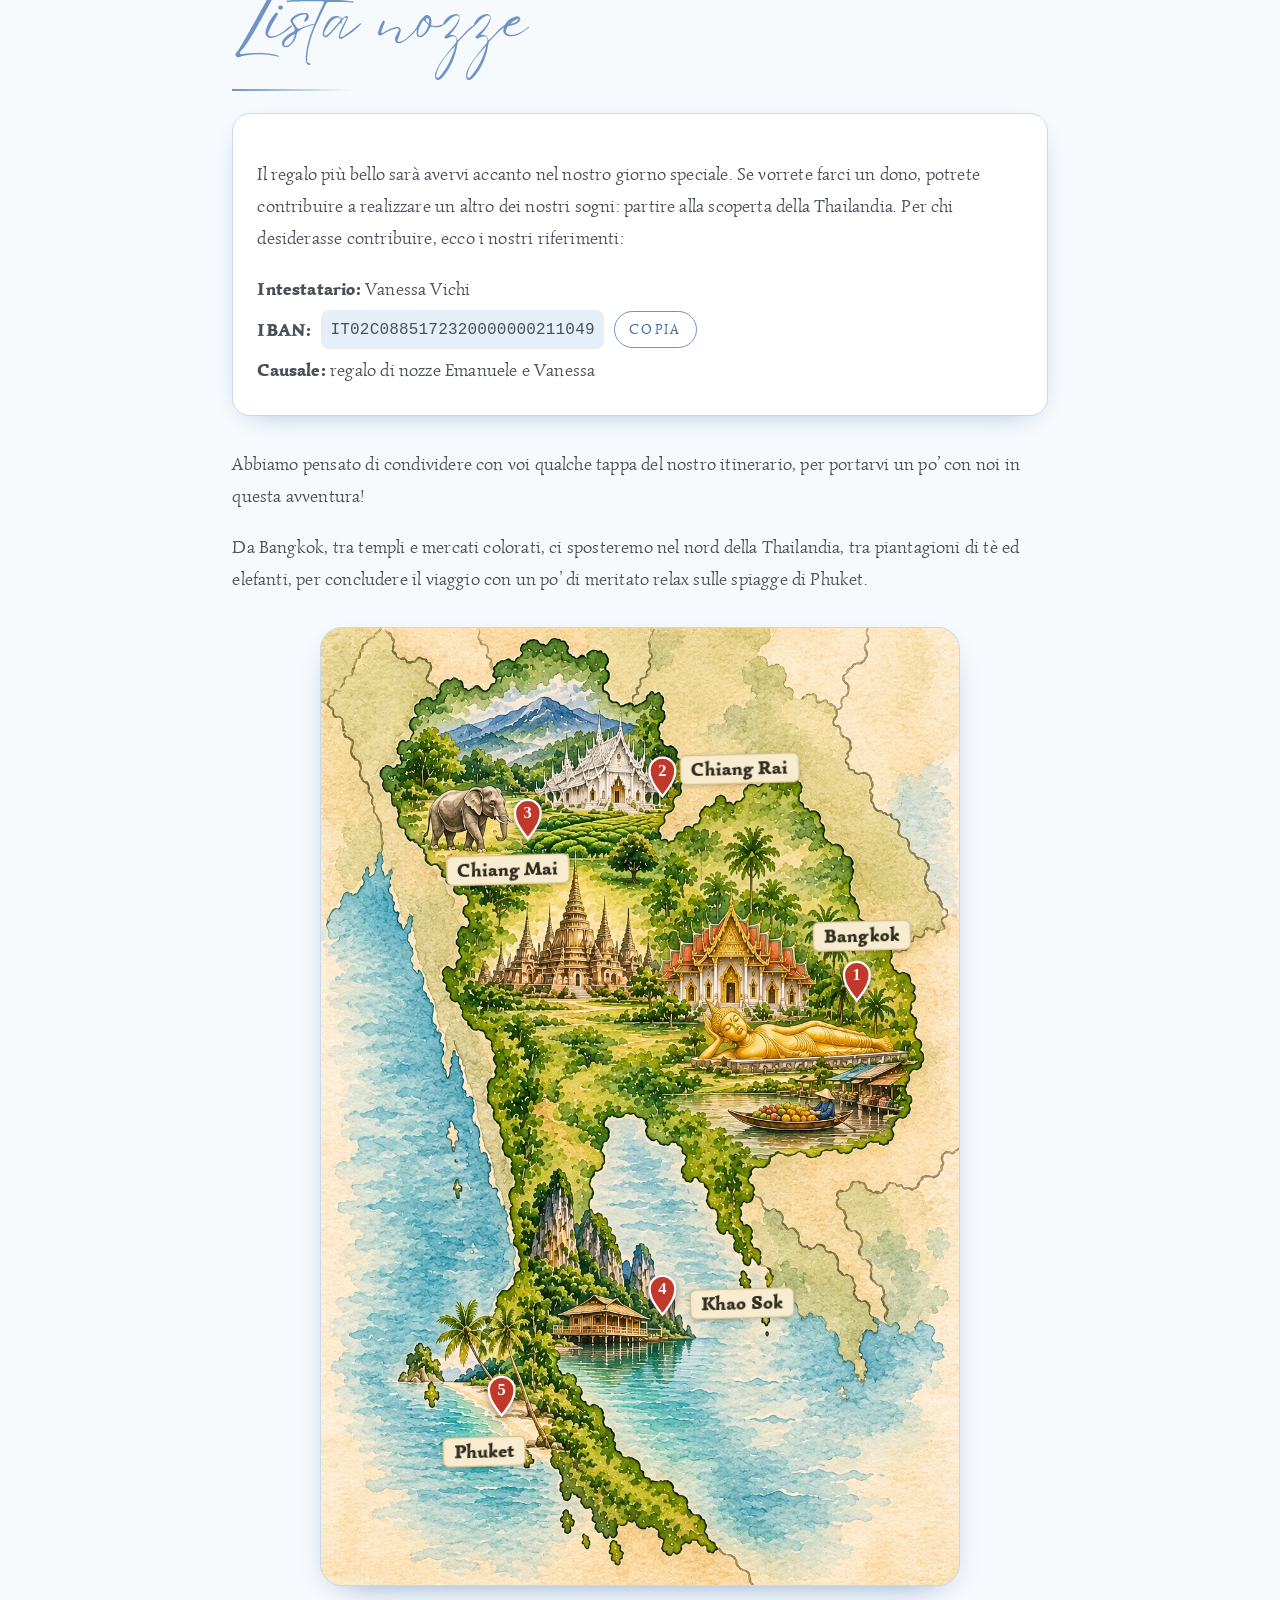
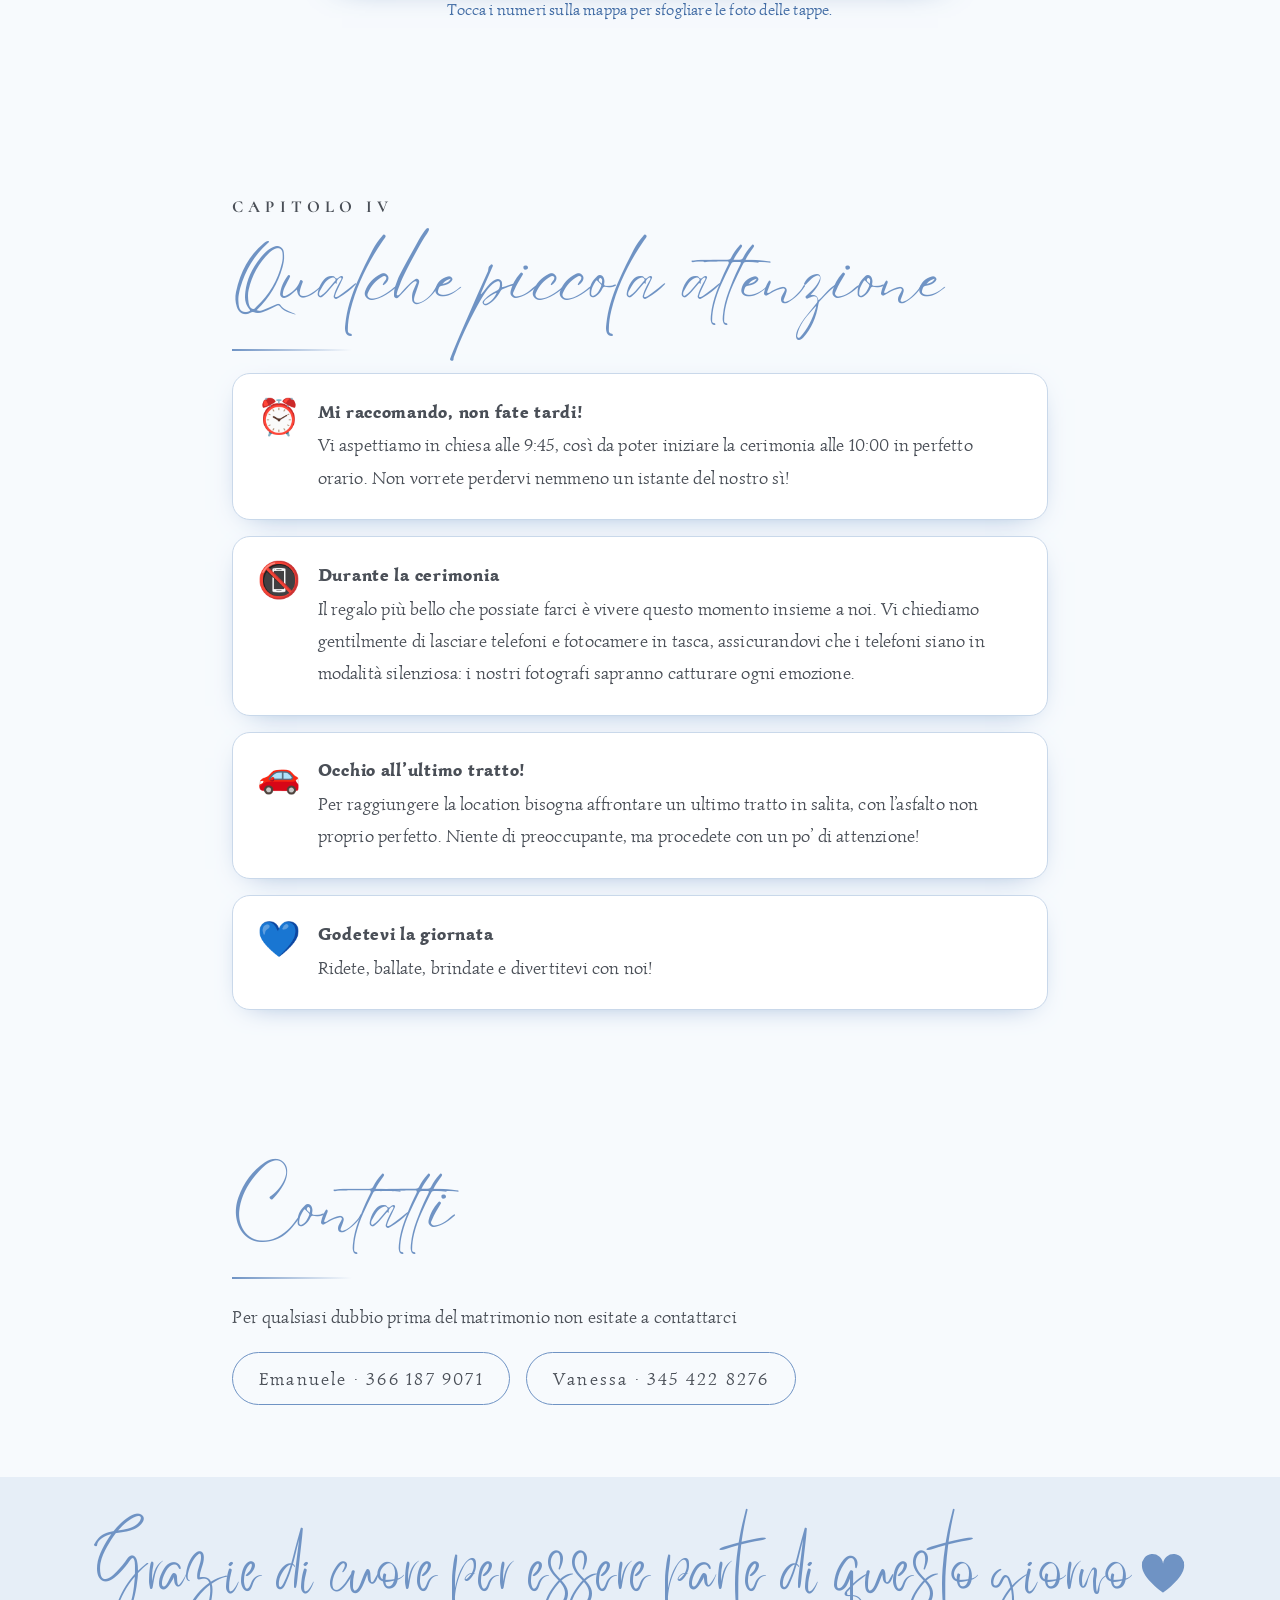
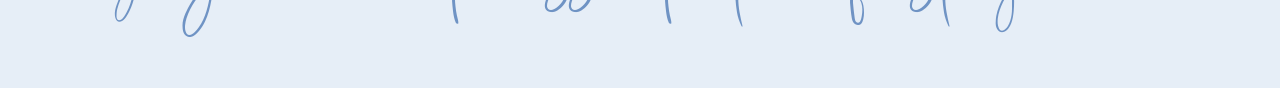
==== commit 36f36ef2: "fix dark mode settings" ====
--- a/index.html
+++ b/index.html
@@ -2,6 +2,7 @@
 <html lang="it">
 <head>
 <meta charset="utf-8">
+<meta name="color-scheme" content="light">
 <meta name="viewport" content="width=device-width, initial-scale=1, viewport-fit=cover">
 <title>Emanuele &amp; Vanessa – 17.04.2027</title>
 <meta name="description" content="Tutte le informazioni per festeggiare il matrimonio di Emanuele e Vanessa il 17 aprile 2027.">
--- a/styles.css
+++ b/styles.css
@@ -1,11 +1,8 @@
-
 @font-face{font-family:'Eyesome Script';src:url("assets/fonts/eyesome-script.ttf") format("truetype");font-weight:400;font-style:normal}
 @font-face{font-family:'Better Saturday';src:url("assets/fonts/better-saturday-1.ttf") format("truetype");font-style:normal;font-weight:400;unicode-range:U+0020,U+0026,U+002E,U+0030-0032,U+0034,U+0037,U+0045,U+0056,U+0061,U+0065,U+006C,U+006D,U+006E,U+0073,U+0075,U+00A0}
 @font-face{font-family:'Better Saturday';src:url("assets/fonts/better-saturday-2.ttf") format("truetype");font-style:normal;font-weight:400;unicode-range:U+0020,U+002C,U+0042,U+0043,U+0047,U+0050,U+0053,U+0054,U+0061,U+0063-0065,U+0067-0069,U+006C-006D,U+006E,U+006F,U+0072,U+0074,U+0075,U+00A0}
 @font-face{font-family:'Better Saturday';src:url("assets/fonts/better-saturday-3.ttf") format("truetype");font-style:normal;font-weight:400;unicode-range:U+0020,U+0047,U+0061,U+0063-0065,U+0067-0069,U+006E,U+006F,U+0070-0074,U+0075,U+007A,U+00A0}
 :root{--bg:#f7fafd;--bg2:#e6eef7;--card:#ffffff;--text:#4a4f57;--accent:#6f93c4;--accent2:#3f6aa3;--line:#c9d8ea;--leaf:#a9c3b4;color-scheme:light;box-sizing:border-box;padding-top:env(safe-area-inset-top,0px);padding-bottom:env(safe-area-inset-bottom,0px)}
-@media (prefers-color-scheme:dark){:root:not([data-theme="light"]){--bg:#121a26;--bg2:#18232f;--card:#1b2735;--text:#d5dde8;--accent:#8fb0dc;--accent2:#a9c4e8;--line:#2f4259;--leaf:#4d6a5c;color-scheme:dark}}
-:root[data-theme="dark"]{--bg:#121a26;--bg2:#18232f;--card:#1b2735;--text:#d5dde8;--accent:#8fb0dc;--accent2:#a9c4e8;--line:#2f4259;--leaf:#4d6a5c;color-scheme:dark}
 *,*::before,*::after{box-sizing:border-box}
 html{scroll-behavior:smooth;scroll-padding-top:calc(64px + env(safe-area-inset-top,0px))}
 body{margin:0;background:var(--bg);color:var(--text);font-family:'Cormorant Garamond',Georgia,serif;font-size:1.25rem;line-height:1.6;letter-spacing:.02em}
@@ -196,7 +193,7 @@
 }
 @media (min-width:641px){
 .hero{padding-top:clamp(9rem,16vw,12rem)}
-.hero h1{font-size:clamp(3.4rem,7vw,5.5rem);line-height:1.15;padding:0}
+.hero h1{font-size:clamp(3.4rem,7vw,5.5rem);line-height:1.4;padding:0}
 .hero .date{margin:.5rem 0}
 .hero .sub{margin:.6rem 0}
 .hero .count{margin-top:1.5rem}
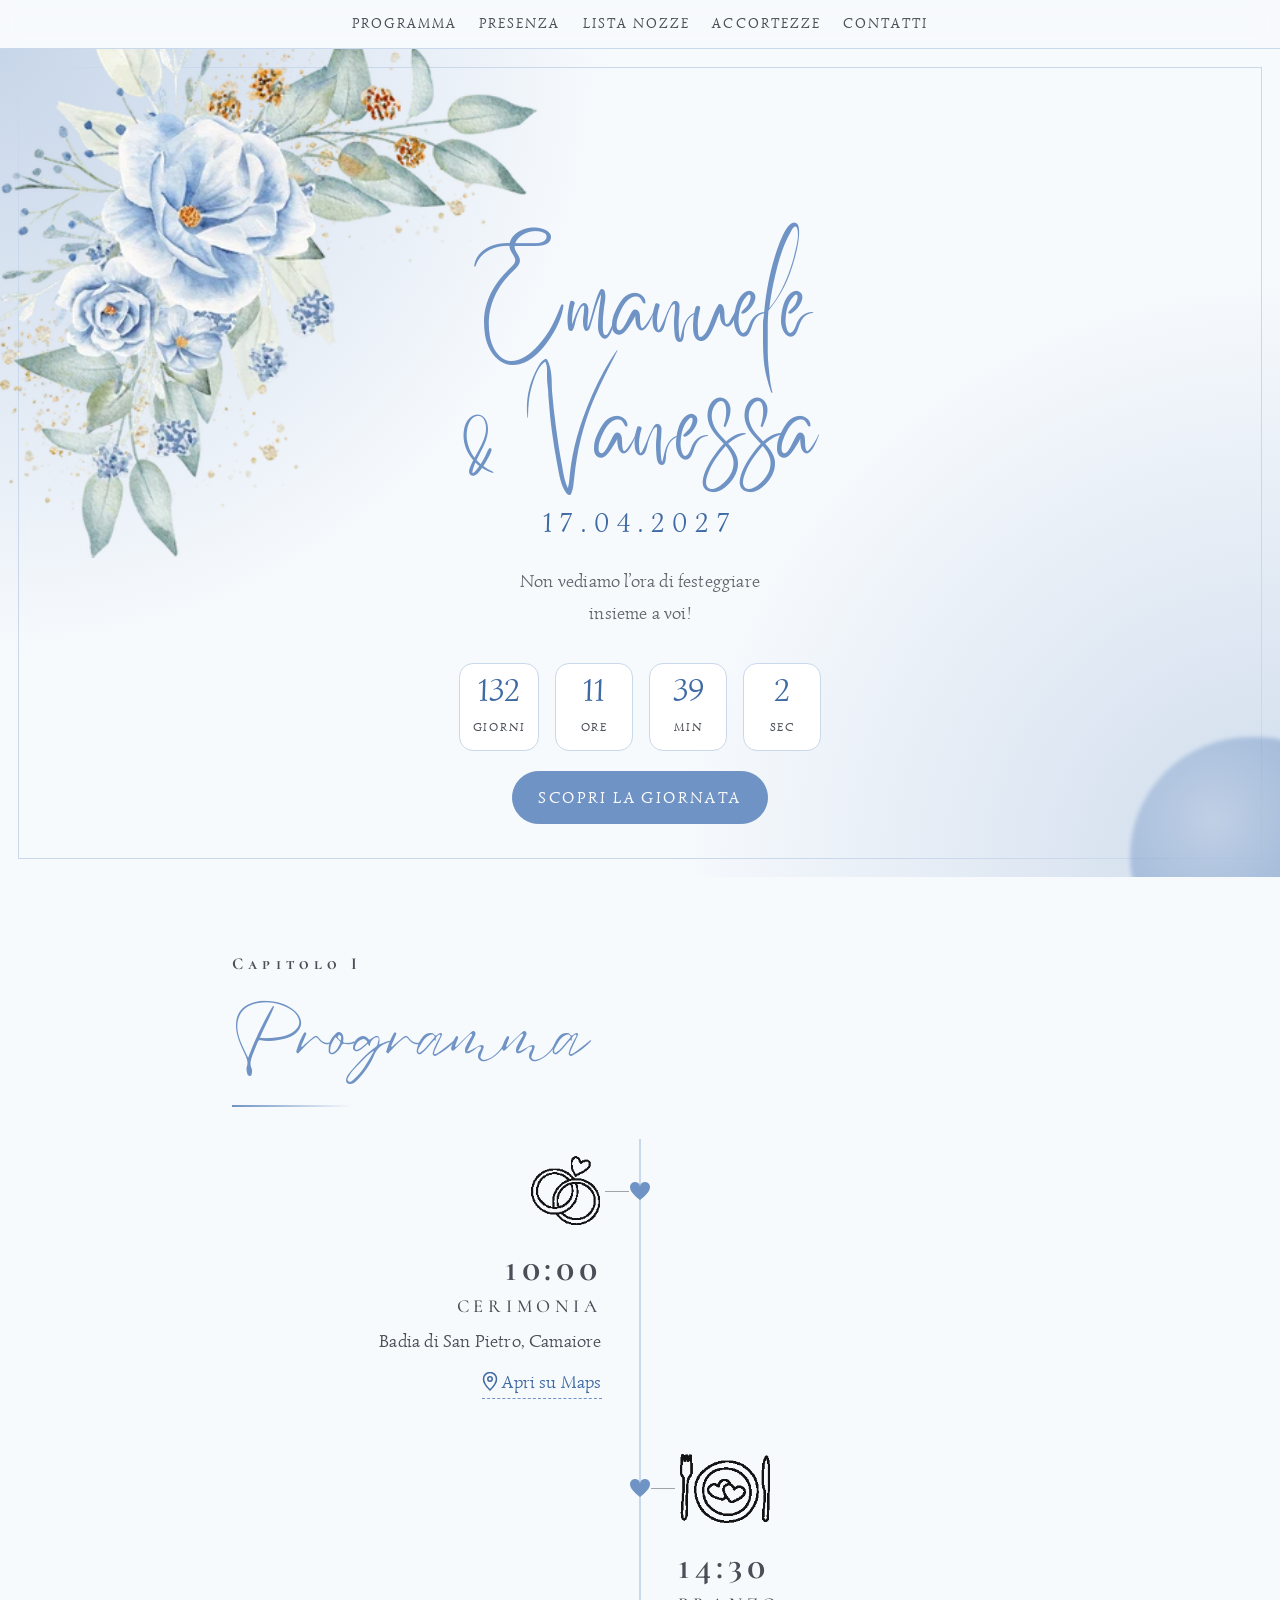
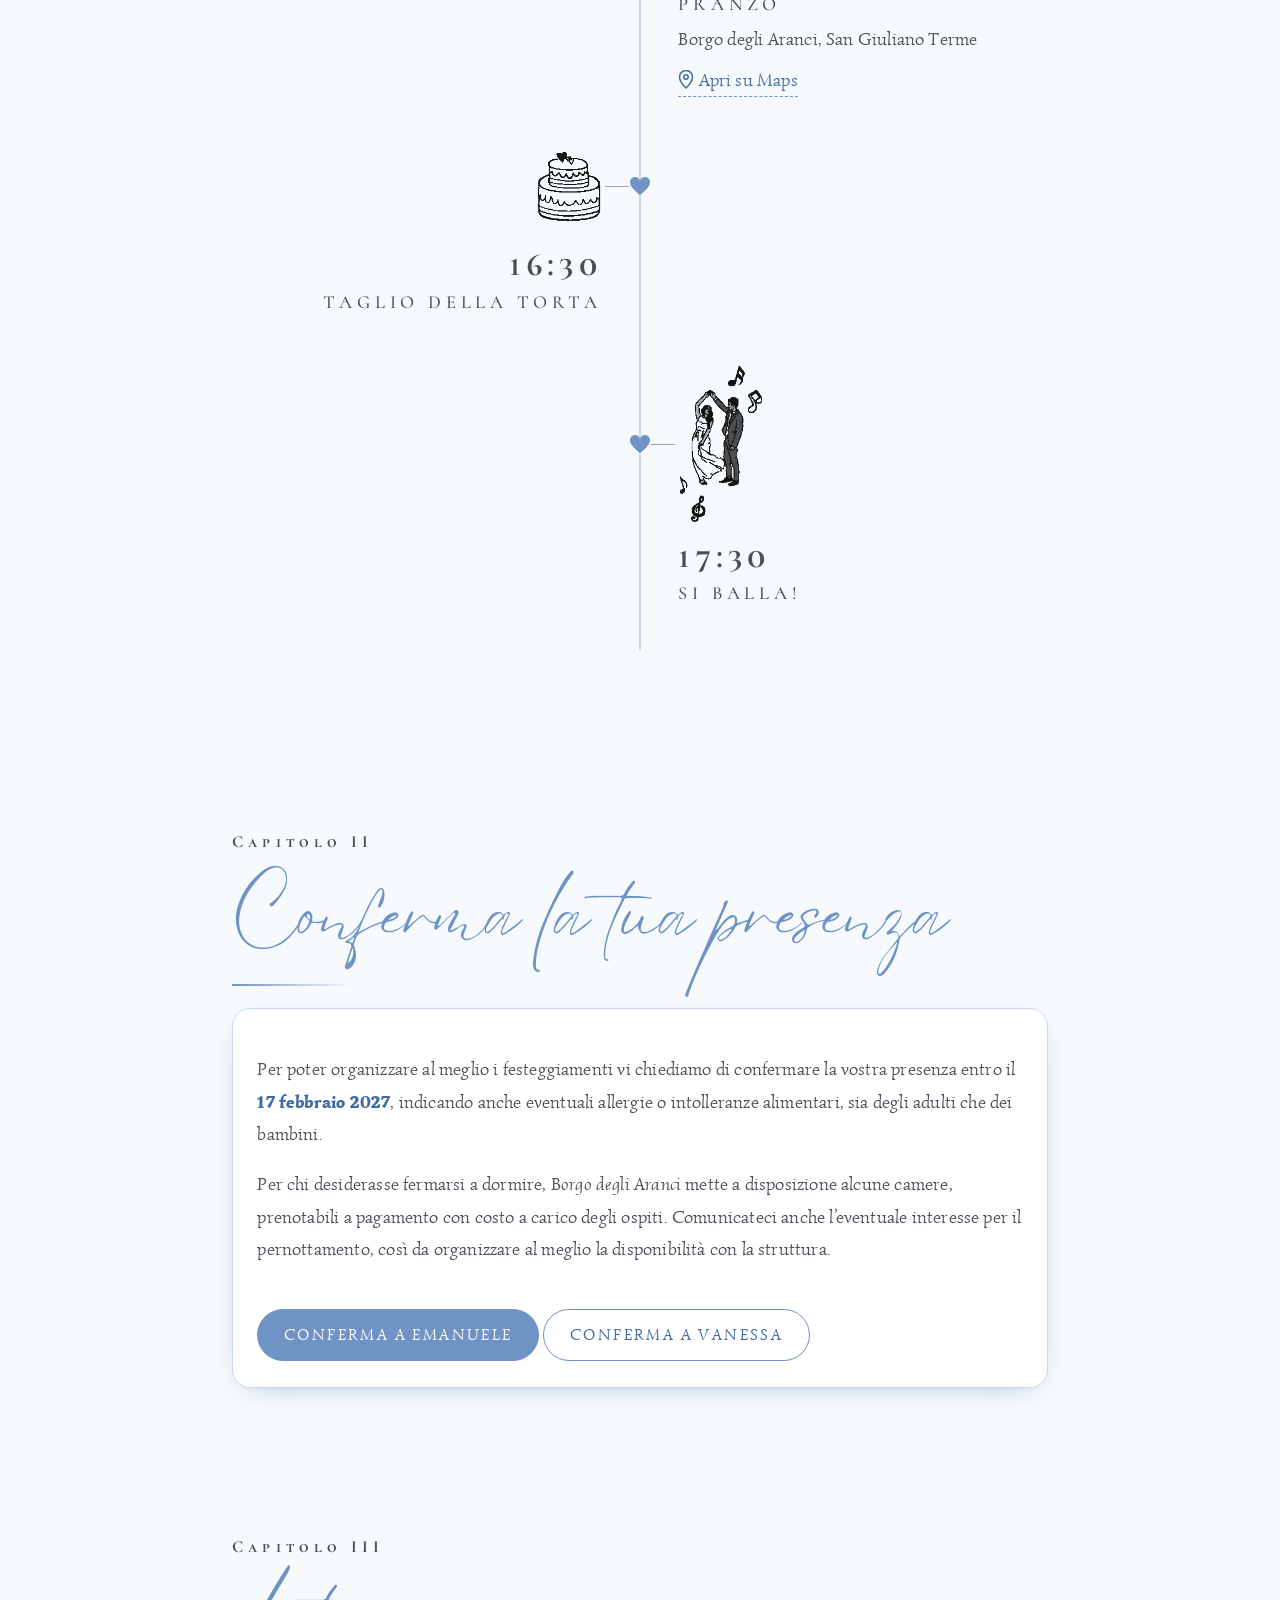
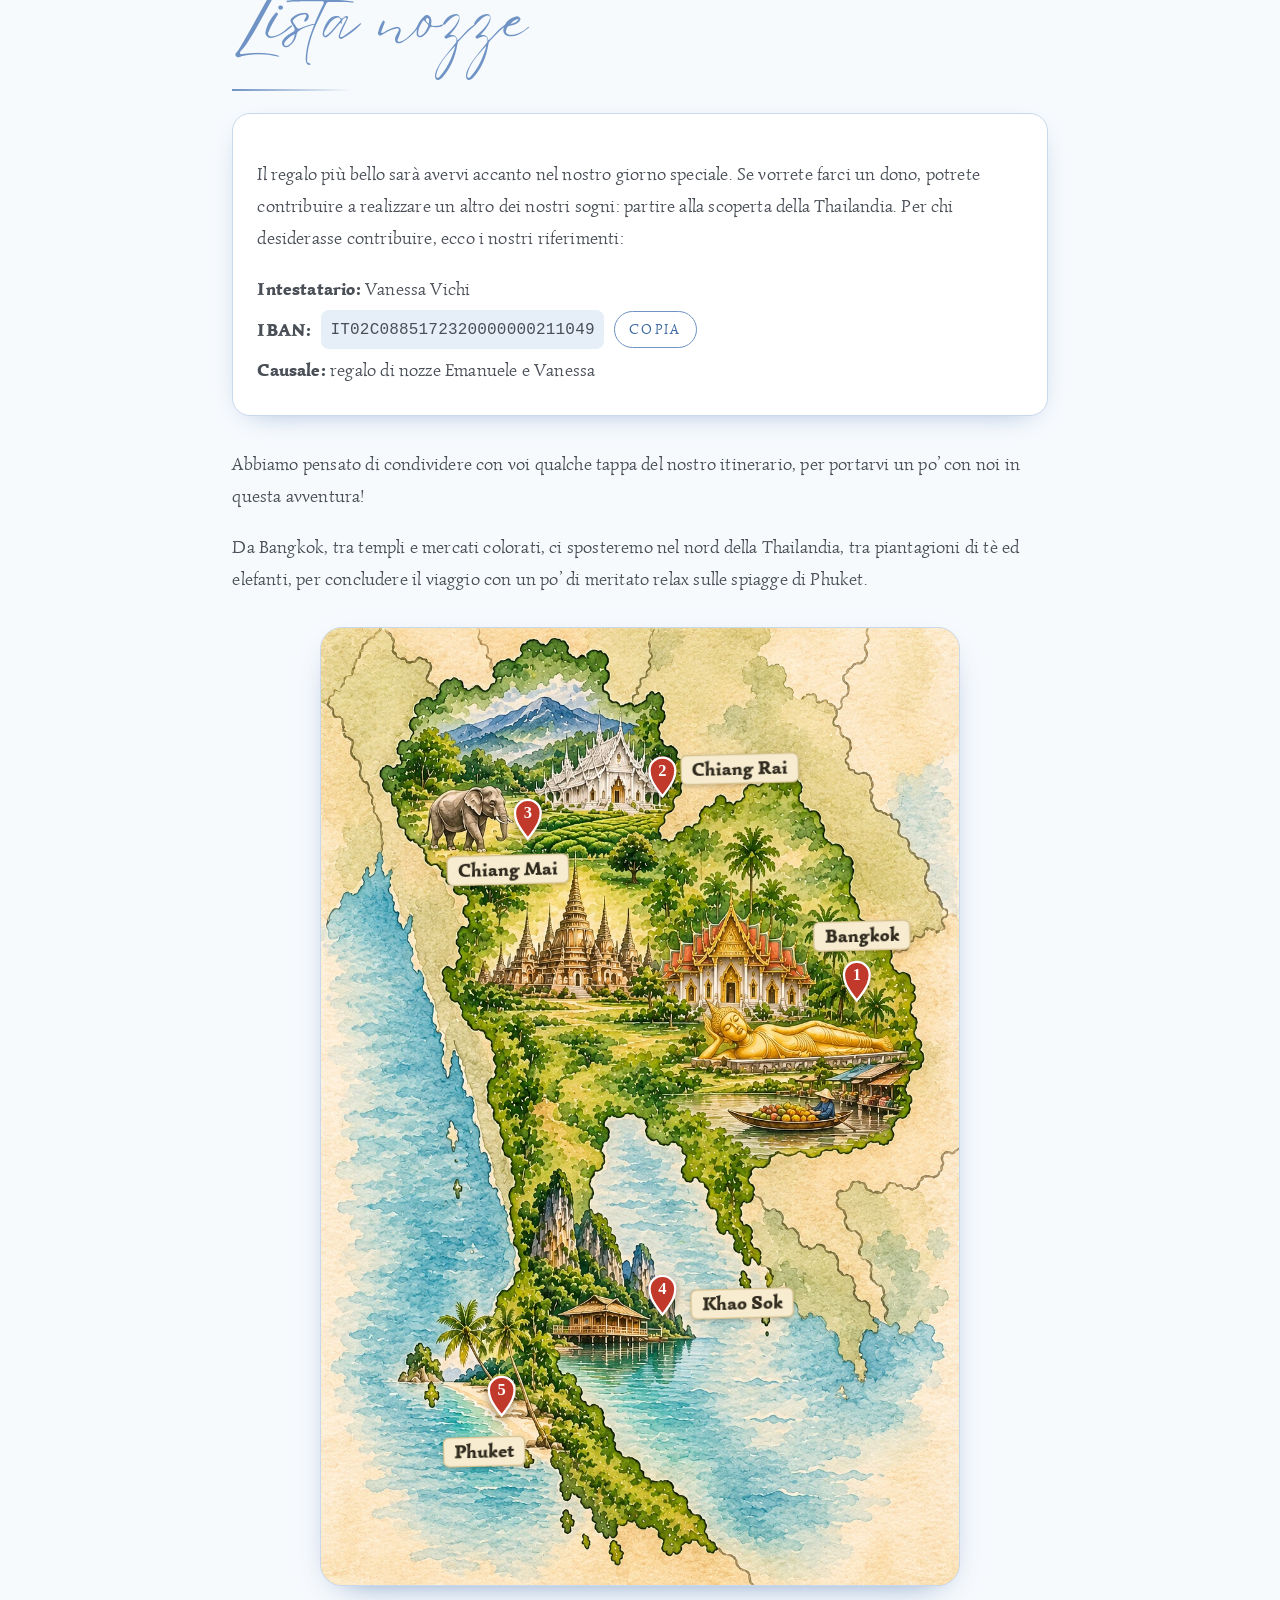
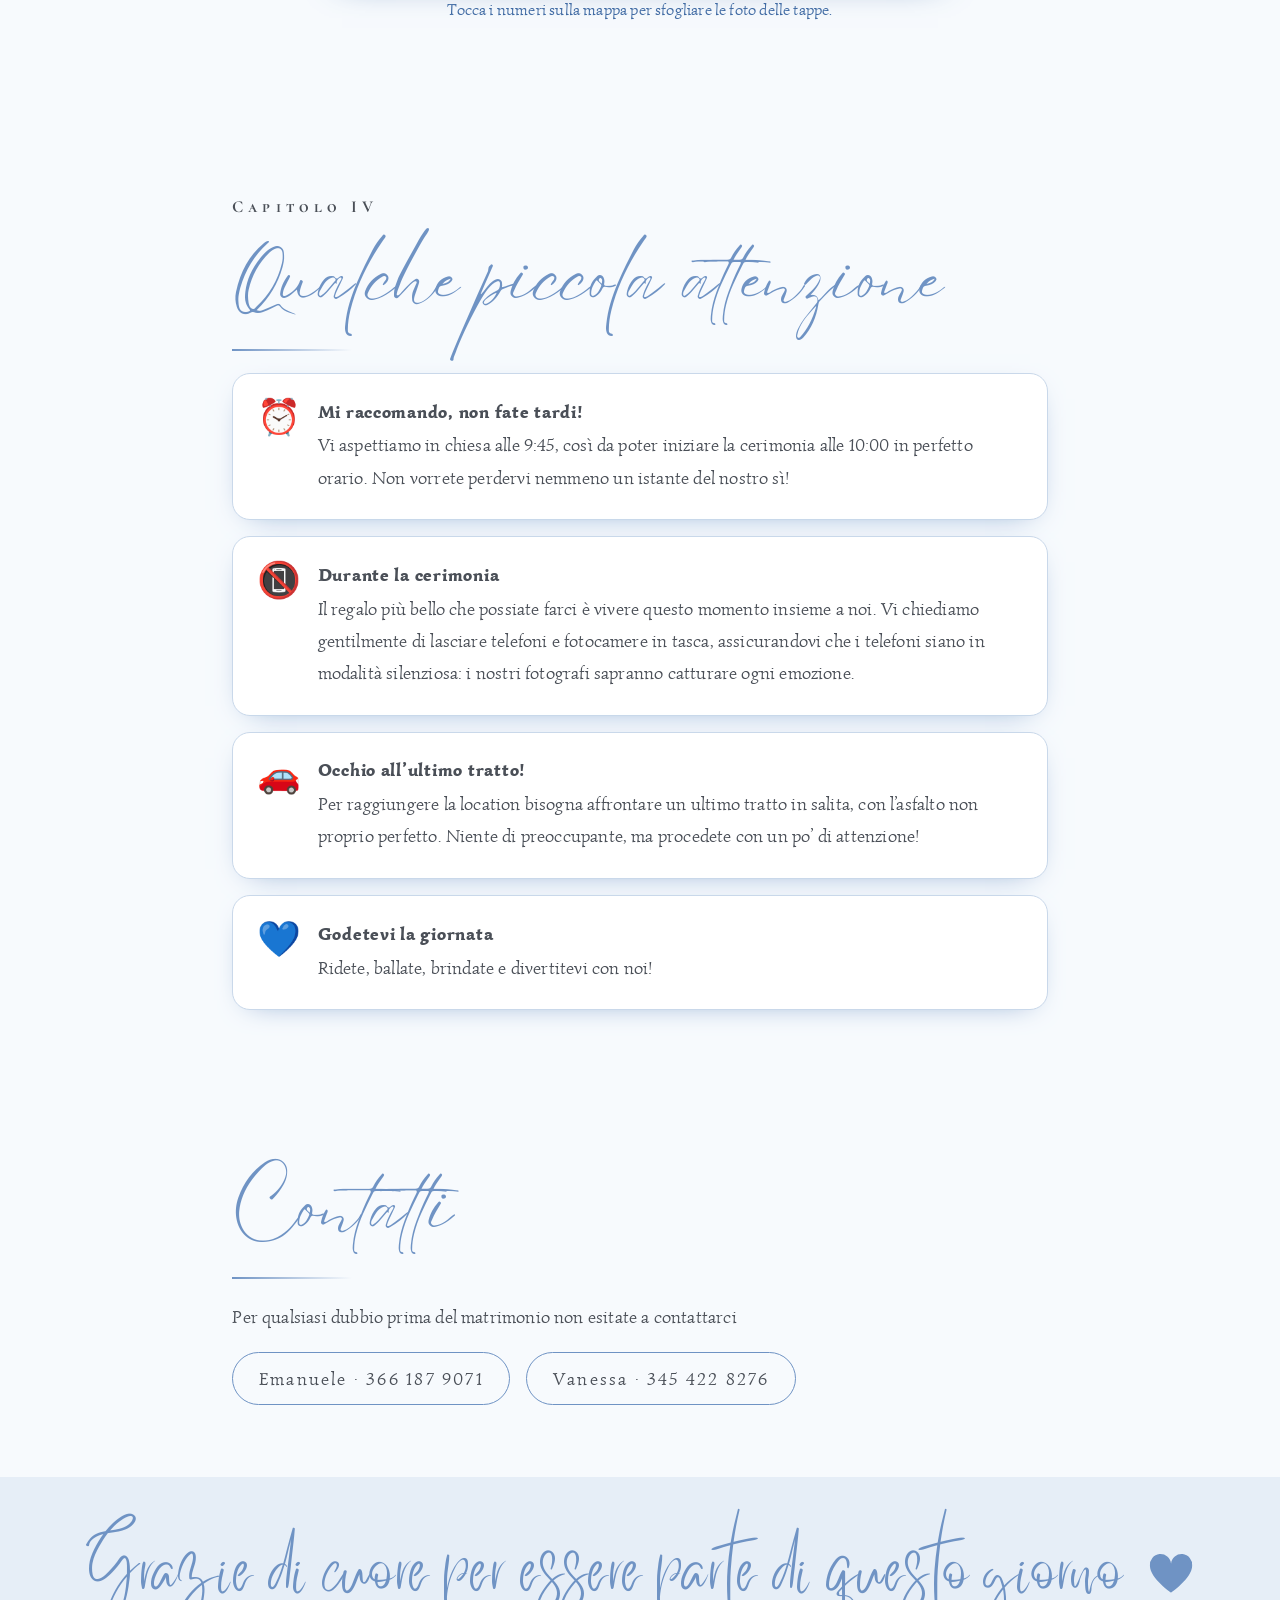
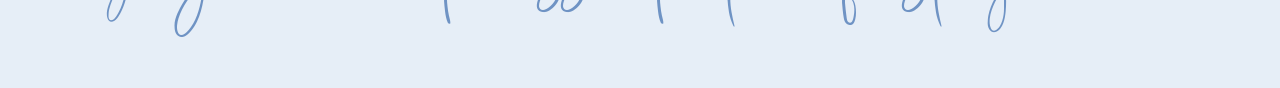
==== commit 3f474404: "Clean up wedding site code Co-authored-by: Copilot <223556219+Copilot@users.noreply.github.com>" ====
--- a/index.html
+++ b/index.html
@@ -14,7 +14,11 @@
 </head>
 <body>
 <nav>
-<a href="#programma">Programma</a><a href="#presenza">Presenza</a><a href="#nozze">Lista nozze</a><a href="#attenzioni">Accortezze</a><a href="#contatti">Contatti</a>
+<a href="#programma">Programma</a>
+<a href="#presenza">Presenza</a>
+<a href="#nozze">Lista nozze</a>
+<a href="#attenzioni">Accortezze</a>
+<a href="#contatti">Contatti</a>
 </nav>
 
 <header class="hero">
@@ -31,10 +35,42 @@
 <p class="chap">Capitolo I</p>
 <h2 class="title">Programma</h2>
 <div class="tl">
-<div class="ev"><div class="ico"><img src="assets/images/timeline-ceremony.png" alt="" aria-hidden="true"></div><div class="t">10:00</div><div class="n">Cerimonia</div><div>Badia di San Pietro, Camaiore</div><a href="https://www.google.com/maps/search/?api=1&amp;query=Badia+di+San+Pietro+Camaiore" target="_blank" rel="noopener"><svg aria-hidden="true" width="16" height="19" viewBox="0 0 16 19" fill="none" style="vertical-align:-3px"><path d="M8 18s6.5-6.1 6.5-11A6.5 6.5 0 1 0 1.5 7C1.5 11.9 8 18 8 18Z" stroke="currentColor" stroke-width="1.5"/><circle cx="8" cy="7" r="2.2" stroke="currentColor" stroke-width="1.5"/></svg> Apri su Maps</a></div>
-<div class="ev"><div class="ico"><img src="assets/images/timeline-lunch.png" alt="" aria-hidden="true"></div><div class="t">14:30</div><div class="n">Pranzo</div><div>Borgo degli Aranci, San Giuliano Terme</div><a href="https://www.google.com/maps/search/?api=1&amp;query=Borgo+degli+aranci+San+Giuliano+Terme" target="_blank" rel="noopener"><svg aria-hidden="true" width="16" height="19" viewBox="0 0 16 19" fill="none" style="vertical-align:-3px"><path d="M8 18s6.5-6.1 6.5-11A6.5 6.5 0 1 0 1.5 7C1.5 11.9 8 18 8 18Z" stroke="currentColor" stroke-width="1.5"/><circle cx="8" cy="7" r="2.2" stroke="currentColor" stroke-width="1.5"/></svg> Apri su Maps</a></div>
-<div class="ev"><div class="ico"><img src="assets/images/timeline-cake.png" alt="" aria-hidden="true"></div><div class="t">16:30</div><div class="n">Taglio della torta</div></div>
-<div class="ev"><div class="ico"><img src="assets/images/timeline-dancing.png" alt="" aria-hidden="true"></div><div class="t">17:30</div><div class="n">Si balla!</div></div>
+<div class="ev">
+<div class="ico"><img src="assets/images/timeline-ceremony.png" alt="" aria-hidden="true"></div>
+<div class="t">10:00</div>
+<div class="n">Cerimonia</div>
+<div>Badia di San Pietro, Camaiore</div>
+<a href="https://www.google.com/maps/search/?api=1&amp;query=Badia+di+San+Pietro+Camaiore" target="_blank" rel="noopener">
+<svg aria-hidden="true" width="16" height="19" viewBox="0 0 16 19" fill="none">
+<path d="M8 18s6.5-6.1 6.5-11A6.5 6.5 0 1 0 1.5 7C1.5 11.9 8 18 8 18Z" stroke="currentColor" stroke-width="1.5"/>
+<circle cx="8" cy="7" r="2.2" stroke="currentColor" stroke-width="1.5"/>
+</svg>
+Apri su Maps
+</a>
+</div>
+<div class="ev">
+<div class="ico"><img src="assets/images/timeline-lunch.png" alt="" aria-hidden="true"></div>
+<div class="t">14:30</div>
+<div class="n">Pranzo</div>
+<div>Borgo degli Aranci, San Giuliano Terme</div>
+<a href="https://www.google.com/maps/search/?api=1&amp;query=Borgo+degli+aranci+San+Giuliano+Terme" target="_blank" rel="noopener">
+<svg aria-hidden="true" width="16" height="19" viewBox="0 0 16 19" fill="none">
+<path d="M8 18s6.5-6.1 6.5-11A6.5 6.5 0 1 0 1.5 7C1.5 11.9 8 18 8 18Z" stroke="currentColor" stroke-width="1.5"/>
+<circle cx="8" cy="7" r="2.2" stroke="currentColor" stroke-width="1.5"/>
+</svg>
+Apri su Maps
+</a>
+</div>
+<div class="ev">
+<div class="ico"><img src="assets/images/timeline-cake.png" alt="" aria-hidden="true"></div>
+<div class="t">16:30</div>
+<div class="n">Taglio della torta</div>
+</div>
+<div class="ev">
+<div class="ico"><img src="assets/images/timeline-dancing.png" alt="" aria-hidden="true"></div>
+<div class="t">17:30</div>
+<div class="n">Si balla!</div>
+</div>
 </div>
 </section>
 
@@ -42,7 +78,7 @@
 <p class="chap">Capitolo II</p>
 <h2 class="title">Conferma la tua presenza</h2>
 <div class="card">
-<p>Per poter organizzare al meglio i festeggiamenti vi chiediamo di confermare la vostra presenza entro il <strong style="color:var(--accent2)">17 febbraio 2027</strong>, indicando anche eventuali allergie o intolleranze alimentari, sia degli adulti che dei bambini.</p>
+<p>Per poter organizzare al meglio i festeggiamenti vi chiediamo di confermare la vostra presenza entro il <strong class="deadline">17 febbraio 2027</strong>, indicando anche eventuali allergie o intolleranze alimentari, sia degli adulti che dei bambini.</p>
 <p>Per chi desiderasse fermarsi a dormire, <em>Borgo degli Aranci</em> mette a disposizione alcune camere, prenotabili a pagamento con costo a carico degli ospiti. Comunicateci anche l’eventuale interesse per il pernottamento, così da organizzare al meglio la disponibilità con la struttura.</p>
 <a class="btn fill" id="rsvpE" href="#" rel="noopener">Conferma a Emanuele</a>
 <a class="btn" id="rsvpV" href="#" rel="noopener">Conferma a Vanessa</a>
@@ -55,30 +91,69 @@
 <div class="card">
 <p>Il regalo più bello sarà avervi accanto nel nostro giorno speciale. Se vorrete farci un dono, potrete contribuire a realizzare un altro dei nostri sogni: partire alla scoperta della Thailandia. Per chi
 desiderasse contribuire, ecco i nostri riferimenti:</p>
-<p style="margin:.2rem 0"><strong>Intestatario:</strong> Vanessa Vichi</p>
-<div class="iban"><strong>IBAN:</strong> <code id="iban">IT02C0885172320000000211049</code> <button class="btn mini" id="copy" type="button">Copia</button></div>
-<p style="margin:.2rem 0"><strong>Causale:</strong> regalo di nozze Emanuele e Vanessa</p>
+<p class="gift-detail"><strong>Intestatario:</strong> Vanessa Vichi</p>
+<div class="iban">
+<strong>IBAN:</strong>
+<code id="iban">IT02C0885172320000000211049</code>
+<button class="btn mini" id="copy" type="button">Copia</button>
 </div>
-<p style="margin-top:2rem">Abbiamo pensato di condividere con voi qualche tappa del nostro itinerario, per portarvi un po’ con noi in questa avventura!</p>
+<p class="gift-detail"><strong>Causale:</strong> regalo di nozze Emanuele e Vanessa</p>
+</div>
+<p class="itinerary-intro">Abbiamo pensato di condividere con voi qualche tappa del nostro itinerario, per portarvi un po’ con noi in questa avventura!</p>
 <p>Da Bangkok, tra templi e mercati colorati, ci sposteremo nel nord della Thailandia, tra piantagioni di tè ed elefanti, per concludere il viaggio con un po’ di meritato relax sulle spiagge di Phuket.</p>
-<div class="itinerary-map"><svg viewBox="0 0 1024 1536" role="group" aria-label="Mappa illustrata dell’itinerario in Thailandia"><image href="assets/images/thailand-map.webp" width="1024" height="1536"/><g class="stop" data-set="bkk" tabindex="0" role="button" aria-label="Bangkok: apri le foto della tappa"><circle class="hit" cx="860" cy="558" r="46"/><g transform="translate(860 598) scale(2.3)"><g class="pin-in"><circle class="pulse" cy="-18" r="9" fill="none" stroke="#c0392b" stroke-width="1.4"/><path d="M0 0C-8-10-9-14-9-18a9 9 0 1 1 18 0c0 4-1 8-9 18z" fill="#c0392b" stroke="#fff" stroke-width="1.6"/><text y="-14.1" text-anchor="middle" font-size="11.5" font-weight="900" fill="#fff" style="font-family:Georgia,serif">1</text></g></g><g class="lbl" transform="translate(868 494) rotate(-1.5)"><rect x="-77" y="-23" width="153" height="46" rx="9" fill="#f7ecd0" stroke="#d6c291" stroke-width="2"/><text y="10" text-anchor="middle" font-size="30" font-weight="900" fill="#2f2a1d">Bangkok</text></g></g><g class="stop" data-set="rai" tabindex="0" role="button" aria-label="Chiang Rai: apri le foto della tappa"><circle class="hit" cx="548" cy="230" r="46"/><g transform="translate(548 270) scale(2.3)"><g class="pin-in"><circle class="pulse" cy="-18" r="9" fill="none" stroke="#c0392b" stroke-width="1.4"/><path d="M0 0C-8-10-9-14-9-18a9 9 0 1 1 18 0c0 4-1 8-9 18z" fill="#c0392b" stroke="#fff" stroke-width="1.6"/><text y="-14.1" text-anchor="middle" font-size="11.5" font-weight="900" fill="#fff" style="font-family:Georgia,serif">2</text></g></g><g class="lbl" transform="translate(672 226) rotate(-1.5)"><rect x="-102" y="-23" width="204" height="46" rx="9" fill="#f7ecd0" stroke="#d6c291" stroke-width="2"/><text y="10" text-anchor="middle" font-size="30" font-weight="900" fill="#2f2a1d">Chiang Rai</text></g></g><g class="stop" data-set="mai" tabindex="0" role="button" aria-label="Chiang Mai: apri le foto della tappa"><circle class="hit" cx="332" cy="298" r="46"/><g transform="translate(332 338) scale(2.3)"><g class="pin-in"><circle class="pulse" cy="-18" r="9" fill="none" stroke="#c0392b" stroke-width="1.4"/><path d="M0 0C-8-10-9-14-9-18a9 9 0 1 1 18 0c0 4-1 8-9 18z" fill="#c0392b" stroke="#fff" stroke-width="1.6"/><text y="-14.1" text-anchor="middle" font-size="11.5" font-weight="900" fill="#fff" style="font-family:Georgia,serif">3</text></g></g><g class="lbl" transform="translate(300 388) rotate(-1.5)"><rect x="-102" y="-23" width="204" height="46" rx="9" fill="#f7ecd0" stroke="#d6c291" stroke-width="2"/><text y="10" text-anchor="middle" font-size="30" font-weight="900" fill="#2f2a1d">Chiang Mai</text></g></g><g class="stop" data-set="kao" tabindex="0" role="button" aria-label="Khao Sok: apri le foto della tappa"><circle class="hit" cx="548" cy="1062" r="46"/><g transform="translate(548 1102) scale(2.3)"><g class="pin-in"><circle class="pulse" cy="-18" r="9" fill="none" stroke="#c0392b" stroke-width="1.4"/><path d="M0 0C-8-10-9-14-9-18a9 9 0 1 1 18 0c0 4-1 8-9 18z" fill="#c0392b" stroke="#fff" stroke-width="1.6"/><text y="-14.1" text-anchor="middle" font-size="11.5" font-weight="900" fill="#fff" style="font-family:Georgia,serif">4</text></g></g><g class="lbl" transform="translate(676 1084) rotate(-1.5)"><rect x="-85" y="-23" width="170" height="46" rx="9" fill="#f7ecd0" stroke="#d6c291" stroke-width="2"/><text y="10" text-anchor="middle" font-size="30" font-weight="900" fill="#2f2a1d">Khao Sok</text></g></g><g class="stop" data-set="phu" tabindex="0" role="button" aria-label="Phuket: apri le foto della tappa"><circle class="hit" cx="290" cy="1224" r="46"/><g transform="translate(290 1264) scale(2.3)"><g class="pin-in"><circle class="pulse" cy="-18" r="9" fill="none" stroke="#c0392b" stroke-width="1.4"/><path d="M0 0C-8-10-9-14-9-18a9 9 0 1 1 18 0c0 4-1 8-9 18z" fill="#c0392b" stroke="#fff" stroke-width="1.6"/><text y="-14.1" text-anchor="middle" font-size="11.5" font-weight="900" fill="#fff" style="font-family:Georgia,serif">5</text></g></g><g class="lbl" transform="translate(262 1322) rotate(-1.5)"><rect x="-68" y="-23" width="136" height="46" rx="9" fill="#f7ecd0" stroke="#d6c291" stroke-width="2"/><text y="10" text-anchor="middle" font-size="30" font-weight="900" fill="#2f2a1d">Phuket</text></g></g></svg></div>
+<div class="itinerary-map">
+<object id="itinerary-map" class="itinerary-map-content" data="assets/images/thailand-map.svg" type="image/svg+xml" aria-label="Mappa illustrata dell’itinerario in Thailandia">
+<img src="assets/images/thailand-map.webp" alt="Mappa dell’itinerario in Thailandia, da Chiang Rai a Phuket.">
+</object>
+</div>
 <p class="map-hint">Tocca i numeri sulla mappa per sfogliare le foto delle tappe.</p>
 </section>
 
 <dialog class="photo-dialog" id="photo-dialog" aria-label="Foto della tappa">
 <button type="button" class="photo-close" id="photo-close" aria-label="Chiudi la foto">×</button>
-<figure class="polaroid" id="polaroid"><div class="pol-photo"><img id="photo-dialog-image" src="" alt=""></div><figcaption id="photo-dialog-caption"></figcaption></figure>
-<div class="photo-nav" id="photo-nav"><button type="button" id="ph-prev" aria-label="Foto precedente">‹</button><span id="ph-count"></span><button type="button" id="ph-next" aria-label="Foto successiva">›</button></div>
+<figure class="polaroid" id="polaroid">
+<div class="pol-photo"><img id="photo-dialog-image" alt=""></div>
+<figcaption id="photo-dialog-caption"></figcaption>
+</figure>
+<div class="photo-nav" id="photo-nav">
+<button type="button" id="ph-prev" aria-label="Foto precedente">‹</button>
+<span id="ph-count"></span>
+<button type="button" id="ph-next" aria-label="Foto successiva">›</button>
+</div>
 </dialog>
 
 <section id="attenzioni" class="reveal">
 <p class="chap">Capitolo IV</p>
 <h2 class="title">Qualche piccola attenzione</h2>
 <div class="tips">
-<div class="card tip"><div class="e">⏰</div><div><h3>Mi raccomando, non fate tardi!</h3><p>Vi aspettiamo in chiesa alle 9:45, così da poter iniziare la cerimonia alle 10:00 in perfetto orario. Non vorrete perdervi nemmeno un istante del nostro sì!</p></div></div>
-<div class="card tip"><div class="e">📵</div><div><h3>Durante la cerimonia</h3><p>Il regalo più bello che possiate farci è vivere questo momento insieme a noi. Vi chiediamo gentilmente di lasciare telefoni e fotocamere in tasca, assicurandovi che i telefoni siano in modalità silenziosa: i nostri fotografi sapranno catturare ogni emozione.</p></div></div>
-<div class="card tip"><div class="e">🚗</div><div><h3>Occhio all’ultimo tratto!</h3><p>Per raggiungere la location bisogna affrontare un ultimo tratto in salita, con l’asfalto non proprio perfetto. Niente di preoccupante, ma procedete con un po’ di attenzione!</p></div></div>
-<div class="card tip"><div class="e">💙</div><div><h3>Godetevi la giornata</h3><p>Ridete, ballate, brindate e divertitevi con noi!</p></div></div>
+<div class="card tip">
+<div class="e">⏰</div>
+<div>
+<h3>Mi raccomando, non fate tardi!</h3>
+<p>Vi aspettiamo in chiesa alle 9:45, così da poter iniziare la cerimonia alle 10:00 in perfetto orario. Non vorrete perdervi nemmeno un istante del nostro sì!</p>
+</div>
+</div>
+<div class="card tip">
+<div class="e">📵</div>
+<div>
+<h3>Durante la cerimonia</h3>
+<p>Il regalo più bello che possiate farci è vivere questo momento insieme a noi. Vi chiediamo gentilmente di lasciare telefoni e fotocamere in tasca, assicurandovi che i telefoni siano in modalità silenziosa: i nostri fotografi sapranno catturare ogni emozione.</p>
+</div>
+</div>
+<div class="card tip">
+<div class="e">🚗</div>
+<div>
+<h3>Occhio all’ultimo tratto!</h3>
+<p>Per raggiungere la location bisogna affrontare un ultimo tratto in salita, con l’asfalto non proprio perfetto. Niente di preoccupante, ma procedete con un po’ di attenzione!</p>
+</div>
+</div>
+<div class="card tip">
+<div class="e">💙</div>
+<div>
+<h3>Godetevi la giornata</h3>
+<p>Ridete, ballate, brindate e divertitevi con noi!</p>
+</div>
+</div>
 </div>
 </section>
 
@@ -92,7 +167,12 @@
 </section>
 
 <footer>
-<div class="script">Grazie di cuore per essere parte di questo giorno<svg class="fh" viewBox="0 0 24 22" aria-hidden="true"><path d="M12 21S1 13.5 1 7a5.5 5.5 0 0 1 11-1 5.5 5.5 0 0 1 11 1c0 6.5-11 14-11 14z"/></svg></div>
+<div class="script">
+Grazie di cuore per essere parte di questo giorno
+<svg class="fh" viewBox="0 0 24 22" aria-hidden="true">
+<path d="M12 21S1 13.5 1 7a5.5 5.5 0 0 1 11-1 5.5 5.5 0 0 1 11 1c0 6.5-11 14-11 14z"/>
+</svg>
+</div>
 </footer>
 
 <script src="script.js" defer></script>
--- a/styles.css
+++ b/styles.css
@@ -1,201 +1,778 @@
-@font-face{font-family:'Eyesome Script';src:url("assets/fonts/eyesome-script.ttf") format("truetype");font-weight:400;font-style:normal}
-@font-face{font-family:'Better Saturday';src:url("assets/fonts/better-saturday-1.ttf") format("truetype");font-style:normal;font-weight:400;unicode-range:U+0020,U+0026,U+002E,U+0030-0032,U+0034,U+0037,U+0045,U+0056,U+0061,U+0065,U+006C,U+006D,U+006E,U+0073,U+0075,U+00A0}
-@font-face{font-family:'Better Saturday';src:url("assets/fonts/better-saturday-2.ttf") format("truetype");font-style:normal;font-weight:400;unicode-range:U+0020,U+002C,U+0042,U+0043,U+0047,U+0050,U+0053,U+0054,U+0061,U+0063-0065,U+0067-0069,U+006C-006D,U+006E,U+006F,U+0072,U+0074,U+0075,U+00A0}
-@font-face{font-family:'Better Saturday';src:url("assets/fonts/better-saturday-3.ttf") format("truetype");font-style:normal;font-weight:400;unicode-range:U+0020,U+0047,U+0061,U+0063-0065,U+0067-0069,U+006E,U+006F,U+0070-0074,U+0075,U+007A,U+00A0}
-:root{--bg:#f7fafd;--bg2:#e6eef7;--card:#ffffff;--text:#4a4f57;--accent:#6f93c4;--accent2:#3f6aa3;--line:#c9d8ea;--leaf:#a9c3b4;color-scheme:light;box-sizing:border-box;padding-top:env(safe-area-inset-top,0px);padding-bottom:env(safe-area-inset-bottom,0px)}
-*,*::before,*::after{box-sizing:border-box}
-html{scroll-behavior:smooth;scroll-padding-top:calc(64px + env(safe-area-inset-top,0px))}
-body{margin:0;background:var(--bg);color:var(--text);font-family:'Cormorant Garamond',Georgia,serif;font-size:1.25rem;line-height:1.6;letter-spacing:.02em}
-body::before{content:"";position:fixed;inset:0 0 auto;height:env(safe-area-inset-top,0px);background:var(--bg);z-index:30}
-.script{font-family:'Better Saturday',cursive;font-weight:400;color:var(--accent);letter-spacing:0}
-nav{position:sticky;top:env(safe-area-inset-top,0px);z-index:20;background:color-mix(in srgb,var(--bg) 88%,transparent);backdrop-filter:blur(8px);border-bottom:1px solid var(--line);display:flex;gap:1.4rem;justify-content:center;padding:.7rem 1rem;overflow-x:auto;white-space:nowrap}
-nav a{color:var(--text);text-decoration:none;font-size:1rem;text-transform:uppercase;letter-spacing:.18em}
-nav a:hover{color:var(--accent2)}
-.hero{min-height:92vh;display:flex;flex-direction:column;align-items:center;justify-content:center;text-align:center;padding:3rem 1.2rem;position:relative;overflow:hidden;background:radial-gradient(circle at 0 0,color-mix(in srgb,var(--accent) 35%,transparent),transparent 40%),radial-gradient(circle at 100% 100%,color-mix(in srgb,var(--accent) 30%,transparent),transparent 40%),var(--bg)}
-.hero::before,.hero::after{content:"";position:absolute;width:210px;height:210px;border-radius:60% 40% 55% 45%;background:radial-gradient(circle at 40% 40%,#fff6,transparent 55%),var(--leaf);opacity:.45;filter:blur(2px)}
-.hero::before{top:-60px;left:-60px}.hero::after{bottom:-70px;right:-60px;background:radial-gradient(circle at 40% 40%,#fff6,transparent 55%),var(--accent)}
-.frame{position:absolute;inset:18px;border:1px solid var(--line);pointer-events:none}
-.hero h1{font-size:clamp(3.2rem,14vw,7.6rem);line-height:1.04;margin:0;text-shadow:none}
-.hero .name-line{display:block;white-space:nowrap}
-.hero .amp{font-size:.7em}
-.date{font-size:1.9rem;letter-spacing:.3em;color:var(--accent2);margin:1.5rem 0 .3rem}
-.sub{max-width:30ch;opacity:.85}
-.count{display:flex;gap:1rem;margin-top:2rem;flex-wrap:wrap;justify-content:center}
-.count div{background:var(--card);border:1px solid var(--line);border-radius:14px;min-width:78px;padding:.6rem .8rem}
-.count b{display:block;font-size:2rem;font-weight:600;color:var(--accent2);line-height:1.1}
-.count span{font-size:.8rem;text-transform:uppercase;letter-spacing:.15em}
-.btn{display:inline-block;margin-top:1.6rem;padding:.7rem 1.6rem;border-radius:999px;border:1px solid var(--accent);background:transparent;color:var(--accent2);text-decoration:none;font:inherit;font-size:1rem;letter-spacing:.15em;text-transform:uppercase;cursor:pointer;transition:.25s}
-.btn:hover,.btn.fill{background:var(--accent);color:#fff}
-.btn.fill:hover{background:var(--accent2)}
-section{max-width:860px;margin:0 auto;padding:4.5rem 1.4rem}
-.chap{font-size:.95rem;letter-spacing:.3em;text-transform:uppercase;font-weight:600;margin:0}
-h2{font-size:clamp(2.3rem,7.5vw,3.8rem);margin:.1rem 0 1.5rem;line-height:1.15}
-h2::after{content:"";display:block;height:2px;width:120px;margin-top:.5rem;background:linear-gradient(90deg,var(--accent),transparent)}
-.tl{position:relative;margin:2rem 0}
-.tl::before{content:"";position:absolute;left:50%;top:0;bottom:0;width:2px;background:var(--line);transform:translateX(-50%)}
-.card{background:var(--card);border:1px solid var(--line);border-radius:18px;padding:1.6rem 1.5rem;box-shadow:0 8px 30px -18px var(--accent)}
-.iban{display:flex;gap:.6rem;align-items:center;flex-wrap:wrap;margin:.3rem 0}
-.iban code{font-family:ui-monospace,Menlo,monospace;font-size:1rem;word-break:break-all;background:var(--bg2);padding:.35rem .6rem;border-radius:8px}
-.mini{font-size:.9rem;padding:.3rem .9rem;margin:0}
-.photo-dialog{position:fixed;inset:0;width:min(92vw,520px);max-width:none;max-height:90vh;padding:1rem;border:1px solid var(--line);border-radius:18px;background:var(--card);color:var(--text);box-shadow:0 16px 70px #0005}
-.photo-dialog::backdrop{background:#15202bb3;backdrop-filter:blur(3px)}
-.photo-dialog form{position:absolute;top:.65rem;right:.65rem;margin:0;z-index:1}
-.photo-close{width:2.5rem;height:2.5rem;border:1px solid var(--line);border-radius:50%;background:var(--card);color:var(--text);font:inherit;font-size:1.5rem;line-height:1;cursor:pointer}
-.photo-dialog img{display:block;width:auto;max-width:100%;max-height:72vh;margin:0 auto;border-radius:12px;object-fit:contain}
-.photo-dialog p{text-align:center;margin:.7rem 0 0;color:var(--accent2)}
-.tips{display:grid;gap:1rem}
-.tip{display:flex;gap:1rem;align-items:flex-start}
-.tip .e{font-size:2.2rem;line-height:1}
-.tip h3{margin:0 0 .1rem;font-size:1.3rem;letter-spacing:.08em}
-.tip p{margin:0}
-.contacts{display:flex;gap:1rem;flex-wrap:wrap;justify-content:center;margin-top:1rem}
-.contacts a{border:1px solid var(--accent);border-radius:999px;padding:.6rem 1.6rem;color:var(--text);text-decoration:none;letter-spacing:.12em}
-.contacts a:hover{background:var(--accent);color:#fff}
-footer{text-align:center;padding:3rem 1.4rem 4rem;background:var(--bg2)}
-footer .script{font-size:clamp(2.2rem,7vw,3.2rem);line-height:1.2}
-.reveal{opacity:0;transform:translateY(22px);transition:opacity .8s,transform .8s}
-.reveal.in{opacity:1;transform:none}
-@media (prefers-reduced-motion:reduce){.reveal{opacity:1;transform:none;transition:none}html{scroll-behavior:auto}}
+@font-face {
+  font-family:'Eyesome Script';
+  src:url("assets/fonts/eyesome-script.ttf") format("truetype");
+  font-weight:400;
+  font-style:normal;
+}
+@font-face {
+  font-family:'Better Saturday';
+  src:url("assets/fonts/better-saturday-1.ttf") format("truetype");
+  font-style:normal;
+  font-weight:400;
+  unicode-range:U+0020,U+0026,U+002E,U+0030-0032,U+0034,U+0037,U+0045,U+0056,U+0061,U+0065,U+006C,U+006D,U+006E,U+0073,U+0075,U+00A0;
+}
+@font-face {
+  font-family:'Better Saturday';
+  src:url("assets/fonts/better-saturday-2.ttf") format("truetype");
+  font-style:normal;
+  font-weight:400;
+  unicode-range:U+0020,U+002C,U+0042,U+0043,U+0047,U+0050,U+0053,U+0054,U+0061,U+0063-0065,U+0067-0069,U+006C-006D,U+006E,U+006F,U+0072,U+0074,U+0075,U+00A0;
+}
+@font-face {
+  font-family:'Better Saturday';
+  src:url("assets/fonts/better-saturday-3.ttf") format("truetype");
+  font-style:normal;
+  font-weight:400;
+  unicode-range:U+0020,U+0047,U+0061,U+0063-0065,U+0067-0069,U+006E,U+006F,U+0070-0074,U+0075,U+007A,U+00A0;
+}
+:root {
+  --bg:#f7fafd;
+  --bg2:#e6eef7;
+  --card:#ffffff;
+  --text:#4a4f57;
+  --accent:#6f93c4;
+  --accent2:#3f6aa3;
+  --line:#c9d8ea;
+  --leaf:#a9c3b4;
+  color-scheme:light;
+  box-sizing:border-box;
+  padding-top:env(safe-area-inset-top,0px);
+  padding-bottom:env(safe-area-inset-bottom,0px);
+}
+*,*::before,*::after {
+  box-sizing:border-box;
+}
+html {
+  scroll-behavior:smooth;
+  scroll-padding-top:calc(64px + env(safe-area-inset-top,0px));
+}
+body {
+  margin:0;
+  background:var(--bg);
+  color:var(--text);
+  font-family:'Simonetta',Georgia,serif;
+  font-size:1.15rem;
+  line-height:1.75;
+  letter-spacing:.01em;
+}
+body::before {
+  content:"";
+  position:fixed;
+  inset:0 0 auto;
+  height:env(safe-area-inset-top,0px);
+  background:var(--bg);
+  z-index:30;
+}
+.script {
+  font-family:'Better Saturday',cursive;
+  font-weight:400;
+  color:var(--accent);
+  letter-spacing:0;
+}
+nav {
+  position:sticky;
+  top:env(safe-area-inset-top,0px);
+  z-index:20;
+  background:color-mix(in srgb,var(--bg) 88%,transparent);
+  backdrop-filter:blur(8px);
+  border-bottom:1px solid var(--line);
+  display:flex;
+  gap:1.4rem;
+  justify-content:center;
+  padding:.7rem 1rem;
+  overflow-x:auto;
+  white-space:nowrap;
+}
+nav a {
+  color:var(--text);
+  text-decoration:none;
+  font-size:.9rem;
+  text-transform:uppercase;
+  letter-spacing:.14em;
+}
+nav a:hover {
+  color:var(--accent2);
+}
+.hero {
+  min-height:92vh;
+  display:flex;
+  flex-direction:column;
+  align-items:center;
+  justify-content:center;
+  text-align:center;
+  padding:3rem 1.2rem;
+  position:relative;
+  overflow:hidden;
+  background:radial-gradient(circle at 0 0,color-mix(in srgb,var(--accent) 35%,transparent),transparent 40%),radial-gradient(circle at 100% 100%,color-mix(in srgb,var(--accent) 30%,transparent),transparent 40%),var(--bg);
+}
+.hero::after {
+  content:"";
+  position:absolute;
+  width:210px;
+  height:210px;
+  bottom:-70px;
+  right:-60px;
+  border-radius:60% 40% 55% 45%;
+  background:radial-gradient(circle at 40% 40%,#fff6,transparent 55%),var(--accent);
+  opacity:.45;
+  filter:blur(2px);
+}
+.frame {
+  position:absolute;
+  inset:18px;
+  border:1px solid var(--line);
+  pointer-events:none;
+}
+.hero h1 {
+  font-size:clamp(3.4rem,15vw,7.4rem);
+  line-height:1.7;
+  margin:0;
+  text-shadow:none;
+  padding:.1em 0;
+}
+.hero .name-line {
+  display:block;
+  white-space:nowrap;
+}
+.hero .amp {
+  display:inline-block;
+  font-size:.7em;
+  margin-right:.1em;
+}
+.date {
+  font-size:1.7rem;
+  letter-spacing:.3em;
+  color:var(--accent2);
+  margin:1.2rem 0 .6rem;
+}
+.sub {
+  max-width:30ch;
+  opacity:.85;
+}
+.count {
+  display:flex;
+  gap:1rem;
+  margin-top:2rem;
+  flex-wrap:wrap;
+  justify-content:center;
+}
+.count div {
+  background:var(--card);
+  border:1px solid var(--line);
+  border-radius:14px;
+  min-width:78px;
+  padding:.6rem .8rem;
+}
+.count b {
+  display:block;
+  font-size:2rem;
+  font-weight:400;
+  color:var(--accent2);
+  line-height:1.1;
+}
+.count span {
+  font-size:.75rem;
+  text-transform:uppercase;
+  letter-spacing:.15em;
+}
+.btn {
+  display:inline-block;
+  margin-top:1.6rem;
+  padding:.7rem 1.6rem;
+  border-radius:999px;
+  border:1px solid var(--accent);
+  background:transparent;
+  color:var(--accent2);
+  text-decoration:none;
+  font:inherit;
+  font-size:1rem;
+  letter-spacing:.15em;
+  text-transform:uppercase;
+  cursor:pointer;
+  transition:.25s;
+}
+.btn:hover,.btn.fill {
+  background:var(--accent);
+  color:#fff;
+}
+.btn.fill:hover {
+  background:var(--accent2);
+}
+section {
+  max-width:860px;
+  margin:0 auto;
+  padding:4.5rem 1.4rem;
+}
+.chap {
+  font-family:'Cormorant SC',Georgia,serif;
+  font-size:1.05rem;
+  letter-spacing:.3em;
+  font-weight:700;
+  margin:0 0 .6rem;
+}
+.deadline {
+  color:var(--accent2);
+}
+h2 {
+  font-size:clamp(2.3rem,7.5vw,3.8rem);
+  margin:.1rem 0 1.5rem;
+  line-height:1.15;
+}
+h2::after {
+  content:"";
+  display:block;
+  height:2px;
+  width:120px;
+  margin-top:.5rem;
+  background:linear-gradient(90deg,var(--accent),transparent);
+}
+.tl {
+  position:relative;
+  margin:2rem 0;
+}
+.tl::before {
+  content:"";
+  position:absolute;
+  left:50%;
+  top:0;
+  bottom:0;
+  width:2px;
+  background:var(--line);
+  transform:translateX(-50%);
+}
+.card {
+  background:var(--card);
+  border:1px solid var(--line);
+  border-radius:18px;
+  padding:1.6rem 1.5rem;
+  box-shadow:0 8px 30px -18px var(--accent);
+}
+.gift-detail {
+  margin:.2rem 0;
+}
+.itinerary-intro {
+  margin-top:2rem;
+}
+.iban {
+  display:flex;
+  gap:.6rem;
+  align-items:center;
+  flex-wrap:wrap;
+  margin:.3rem 0;
+}
+.iban code {
+  font-family:ui-monospace,Menlo,monospace;
+  font-size:1rem;
+  word-break:break-all;
+  background:var(--bg2);
+  padding:.35rem .6rem;
+  border-radius:8px;
+}
+.mini {
+  font-size:.9rem;
+  padding:.3rem .9rem;
+  margin:0;
+}
+.photo-dialog {
+  position:fixed;
+  inset:0;
+  width:min(92vw,520px);
+  max-width:none;
+  max-height:90vh;
+  padding:1rem;
+  border:1px solid var(--line);
+  border-radius:18px;
+  background:var(--card);
+  color:var(--text);
+  box-shadow:0 16px 70px #0005;
+}
+.photo-dialog::backdrop {
+  background:#15202bb3;
+  backdrop-filter:blur(3px);
+}
+.photo-close {
+  width:2.5rem;
+  height:2.5rem;
+  border:1px solid var(--line);
+  border-radius:50%;
+  background:var(--card);
+  color:var(--text);
+  font:inherit;
+  font-size:1.5rem;
+  line-height:1;
+  cursor:pointer;
+}
+.tips {
+  display:grid;
+  gap:1rem;
+}
+.tip {
+  display:flex;
+  gap:1rem;
+  align-items:flex-start;
+}
+.tip .e {
+  font-size:2.2rem;
+  line-height:1;
+}
+.tip h3 {
+  font-size:1.15rem;
+  letter-spacing:.04em;
+  font-weight:900;
+  line-height:1.4;
+  margin:0 0 .25rem;
+}
+.tip p {
+  margin:0;
+}
+.contacts {
+  display:flex;
+  gap:1rem;
+  flex-wrap:wrap;
+  justify-content:center;
+  margin-top:1rem;
+}
+.contacts a {
+  border:1px solid var(--accent);
+  border-radius:999px;
+  padding:.6rem 1.6rem;
+  color:var(--text);
+  text-decoration:none;
+  letter-spacing:.12em;
+}
+.contacts a:hover {
+  background:var(--accent);
+  color:#fff;
+}
+footer {
+  text-align:center;
+  padding:3rem 1.4rem 4rem;
+  background:var(--bg2);
+}
+footer .script {
+  font-size:clamp(2.4rem,8vw,3.6rem);
+  line-height:1.6;
+}
+.reveal {
+  opacity:0;
+  transform:translateY(22px);
+  transition:opacity .8s,transform .8s;
+}
+.reveal.in {
+  opacity:1;
+  transform:none;
+}
+@media (prefers-reduced-motion:reduce) {
+  .reveal {
+    opacity:1;
+    transform:none;
+    transition:none;
+  }
+  html {
+    scroll-behavior:auto;
+  }
+}
+.title {
+  font-family:'Eyesome Script','Snell Roundhand',cursive;
+  font-weight:400;
+  color:var(--accent);
+  letter-spacing:0;
+  font-size:clamp(2.6rem,9vw,4.4rem);
+  line-height:1.5;
+  margin:.3rem 0 1.4rem;
+  padding-top:.15em;
+  overflow-wrap:anywhere;
+}
+.title::after {
+  content:"";
+  display:block;
+  height:2px;
+  width:120px;
+  margin-top:.1rem;
+  background:linear-gradient(90deg,var(--accent),transparent);
+}
+/* timeline */
+.ev {
+  position:relative;
+  width:50%;
+  padding:0 2.4rem 2.4rem;
+}
+.ev:nth-child(odd) {
+  text-align:right;
+}
+.ev:nth-child(even) {
+  margin-left:50%;
+}
+.ev::after {
+  content:"";
+  position:absolute;
+  top:3.2rem;
+  width:1.4rem;
+  height:1.25rem;
+  transform:translateY(-50%);
+  background:url("assets/images/heart.svg") center/contain no-repeat;
+}
+.ev:nth-child(odd)::after {
+  right:-.7rem;
+}
+.ev:nth-child(even)::after {
+  left:-.7rem;
+}
+.ev::before {
+  content:"";
+  position:absolute;
+  top:3.2rem;
+  width:1.5rem;
+  height:1px;
+  background:var(--text);
+  opacity:.5;
+}
+.ev:nth-child(odd)::before {
+  right:.7rem;
+}
+.ev:nth-child(even)::before {
+  left:.7rem;
+}
+.ico {
+  height:var(--h,6.4rem);
+  display:flex;
+  align-items:center;
+  margin-bottom:.5rem;
+}
+.ev:nth-child(odd) .ico {
+  justify-content:flex-end;
+}
+.ev .ico img {
+  display:block;
+  width:auto;
+  height:auto;
+  max-height:4.6rem;
+  max-width:7rem;
+  object-fit:contain;
+}
+.ev .t {
+  font-family:'Cormorant SC',Georgia,serif;
+  font-size:2.1rem;
+  font-weight:700;
+  color:var(--text);
+  letter-spacing:.14em;
+  line-height:1.2;
+}
+.ev .n {
+  font-family:'Cormorant SC',Georgia,serif;
+  text-transform:uppercase;
+  letter-spacing:.26em;
+  font-size:1.15rem;
+  font-weight:500;
+  margin-bottom:.2rem;
+}
+.ev a {
+  display:inline-block;
+  margin-top:.5rem;
+  color:var(--accent2);
+  text-decoration:none;
+  border-bottom:1px dashed var(--accent);
+}
+.ev a svg {
+  vertical-align:-3px;
+}
 
-body{font-family:'Simonetta',Georgia,serif;font-size:1.15rem;line-height:1.75;letter-spacing:.01em}
-.script{font-family:'Better Saturday',cursive}
-.title{font-family:'Eyesome Script','Snell Roundhand',cursive;font-weight:400;color:var(--accent);letter-spacing:0;font-size:clamp(2.6rem,9vw,4.4rem);line-height:1.5;margin:.3rem 0 1.4rem;padding-top:.15em;overflow-wrap:anywhere}
-.title::after{content:"";display:block;height:2px;width:120px;margin-top:.1rem;background:linear-gradient(90deg,var(--accent),transparent)}
-.chap{font-family:'Cormorant SC',Georgia,serif;font-size:1.05rem;letter-spacing:.3em;font-weight:700;margin:0 0 .6rem}
-nav a{font-size:.9rem;letter-spacing:.14em}
-.hero h1{font-size:clamp(3.4rem,15vw,7.4rem);line-height:1.7;padding:.1em 0}
-.hero .name-line{display:block;white-space:nowrap}
-.hero .amp{display:inline-block;font-size:.7em;margin-right:.1em}
-.date{font-size:1.7rem;margin:1.2rem 0 .6rem}
-.count b{font-weight:400;font-size:2rem}.count span{font-size:.75rem}
-.btn{font-family:inherit}
-.tip h3{font-size:1.15rem;letter-spacing:.04em;font-weight:900;line-height:1.4;margin:0 0 .25rem}
-footer .script{font-size:clamp(2.4rem,8vw,3.6rem);line-height:1.6}
-/* timeline */
-.ev{position:relative;width:50%;padding:0 2.4rem 2.4rem}
-.ev:nth-child(odd){text-align:right}.ev:nth-child(even){margin-left:50%}
-.ev::after{content:"";position:absolute;top:3.2rem;width:1.4rem;height:1.25rem;transform:translateY(-50%);background:url("assets/images/heart.svg") center/contain no-repeat}
-.ev:nth-child(odd)::after{right:-.7rem}.ev:nth-child(even)::after{left:-.7rem}
-.ev::before{content:"";position:absolute;top:3.2rem;width:1.5rem;height:1px;background:var(--text);opacity:.5}
-.ev:nth-child(odd)::before{right:.7rem}.ev:nth-child(even)::before{left:.7rem}
-.ico{height:6.4rem;display:flex;align-items:center;margin-bottom:.5rem}
-.ev:nth-child(odd) .ico{justify-content:flex-end}
-.ev .ico img{display:block;width:auto;height:auto;max-height:4.6rem;max-width:7rem;object-fit:contain}
-.ev:nth-child(4) .ico img{max-height:6.2rem}
-.ev .t{font-family:'Cormorant SC',Georgia,serif;font-size:2.1rem;font-weight:700;color:var(--text);letter-spacing:.14em;line-height:1.2}
-.ev .n{font-family:'Cormorant SC',Georgia,serif;text-transform:uppercase;letter-spacing:.26em;font-size:1.15rem;font-weight:500;margin-bottom:.2rem}
-.ev a{display:inline-block;margin-top:.5rem;color:var(--accent2);text-decoration:none;border-bottom:1px dashed var(--accent)}
 /* map */
-.itinerary-map{width:min(100%,600px);margin:2rem auto .5rem;border:1px solid var(--line);border-radius:22px;overflow:hidden;background:#f3e8cf;box-shadow:0 12px 35px -22px var(--accent2)}
-.itinerary-map svg{display:block;width:100%;height:auto}
-.itinerary-map text{font-family:'Simonetta',Georgia,serif}
-.stop{cursor:pointer;outline:none}
-.stop .in{transition:transform .25s}
-.stop:hover .in,.stop:focus-visible .in{transform:scale(1.08)}
-.stop .med{filter:drop-shadow(0 3px 4px rgba(70,55,20,.3))}
-.stop:focus-visible .med{stroke:#3f6aa3;stroke-width:4}
-.pulse{transform-box:fill-box;transform-origin:center;animation:pulse 2.4s ease-out infinite}
-@keyframes pulse{0%{transform:scale(1);opacity:.8}100%{transform:scale(2);opacity:0}}
-@media (prefers-reduced-motion:reduce){.pulse{animation:none;opacity:0}}
-.map-hint{text-align:center;font-size:1rem;color:var(--accent2);margin:.6rem 0 1.5rem}
-@media (max-width:640px){body{font-size:1.1rem}.tl::before{left:14px}.ev,.ev:nth-child(even){width:100%;margin-left:0;padding:0 0 2.2rem 2.8rem;text-align:left!important}.ev::after,.ev:nth-child(odd)::after,.ev:nth-child(even)::after{left:.25rem;right:auto}.ev::before,.ev:nth-child(odd)::before,.ev:nth-child(even)::before{left:1.5rem;right:auto;width:.9rem}.ev:nth-child(odd) .ico{justify-content:flex-start}}
+.itinerary-map {
+  width: min(100%, 640px);
+  margin: 2rem auto .5rem;
+  border: 1px solid var(--line);
+  border-radius: 22px;
+  overflow: hidden;
+  background: #f1e2c0;
+  box-shadow: 0 12px 35px -22px var(--accent2);
+}
+.itinerary-map-content {
+  display: block;
+  width: 100%;
+  height: auto;
+  aspect-ratio: 2 / 3;
+  border: 0;
+}
+.itinerary-map-content img {
+  display:block;
+  width:100%;
+  height:auto;
+}
+.map-hint {
+  text-align:center;
+  font-size:1rem;
+  color:var(--accent2);
+  margin:.6rem 0 1.5rem;
+}
+@media (max-width:640px) {
+  body {
+    font-size:1.1rem;
+  }
+  .tl::before {
+    left:14px;
+  }
+  .ev,.ev:nth-child(even) {
+    width:100%;
+    margin-left:0;
+    padding:0 0 2.2rem 2.8rem;
+    text-align:left!important;
+  }
+  .ev::after,.ev:nth-child(odd)::after,.ev:nth-child(even)::after {
+    left:.25rem;
+    right:auto;
+  }
+  .ev::before,.ev:nth-child(odd)::before,.ev:nth-child(even)::before {
+    left:1.5rem;
+    right:auto;
+    width:.9rem;
+  }
+  .ev:nth-child(odd) .ico {
+    justify-content:flex-start;
+  }
+}
+.flower {
+  position:absolute;
+  top:calc(min(72vw,560px)*-.27);
+  left:calc(min(72vw,560px)*-.03);
+  width:min(72vw,560px);
+  height:auto;
+  pointer-events:none;
+  z-index:0;
+}
+.hero>:not(.flower):not(.frame) {
+  position:relative;
+  z-index:1;
+}
+.ev:nth-child(4) {
+  --h:10.6rem;
+}
+.ev::after,.ev::before {
+  top:calc(var(--h,6.4rem)/2);
+}
+.ev:nth-child(4) .ico img {
+  max-height:10rem;
+  max-width:9rem;
+}
+.fh {
+  display:inline-block;
+  width:.8em;
+  height:.74em;
+  fill:var(--accent);
+  margin-left:.15em;
+  position:relative;
+  top:-.5em;
+  vertical-align:middle;
+}
+.photo-nav {
+  display:flex;
+  justify-content:center;
+  align-items:center;
+  gap:1rem;
+  margin-top:1.4rem;
+  color:#fff;
+  font-size:1.05rem;
+  letter-spacing:.08em;
+}
+.photo-nav[hidden] {
+  display:none;
+}
+.photo-nav button {
+  width:2.5rem;
+  height:2.5rem;
+  border:1px solid var(--line);
+  border-radius:50%;
+  background:var(--card);
+  color:var(--text);
+  font-size:1.5rem;
+  line-height:1;
+  cursor:pointer;
+}
+@media (max-width:640px) {
+  .count {
+    gap:.5rem;
+    flex-wrap:nowrap;
+  }
+  .count div {
+    min-width:62px;
+    padding:.5rem .35rem;
+  }
+  .count b {
+    font-size:1.7rem;
+  }
+}
+#contatti .contacts {
+  justify-content:flex-start;
+}
+#contatti p {
+  margin-top:0;
+}
+/* --- mappa con pin numerati + polaroid --- */
+dialog.photo-dialog {
+  width:min(92vw,440px);
+  max-width:none;
+  max-height:none;
+  padding:0;
+  border:0;
+  background:transparent;
+  box-shadow:none;
+  overflow:visible;
+  color:#fff;
+}
+dialog.photo-dialog::backdrop {
+  background:#15202bcc;
+  backdrop-filter:blur(3px);
+}
+.polaroid {
+  --tilt:-1.6deg;
+  position:relative;
+  margin:0;
+  padding:14px 14px 0;
+  background:#fcfaf4;
+  border-radius:3px;
+  box-shadow:0 22px 55px rgba(0,0,0,.5),0 2px 6px rgba(0,0,0,.3);
+  transform:rotate(var(--tilt));
+  animation:pol-in .38s cubic-bezier(.2,.9,.3,1.15);
+}
+.polaroid::before {
+  content:"";
+  position:absolute;
+  top:-13px;
+  left:50%;
+  width:96px;
+  height:28px;
+  margin-left:-48px;
+  background:rgba(233,220,176,.72);
+  box-shadow:0 1px 3px rgba(0,0,0,.18);
+  transform:rotate(2deg);
+  z-index:2;
+}
+.polaroid .pol-photo {
+  position:relative;
+  aspect-ratio:4/3;
+  max-height:58vh;
+  margin:0 auto;
+  background:#2a2a2a;
+  overflow:hidden;
+  box-shadow:inset 0 0 0 1px rgba(0,0,0,.12);
+}
+.polaroid .pol-photo::after {
+  content:"";
+  position:absolute;
+  inset:0;
+  box-shadow:inset 0 0 22px rgba(0,0,0,.22);
+  pointer-events:none;
+}
+.polaroid .pol-photo img {
+  display:block;
+  width:100%;
+  height:100%;
+  max-width:none;
+  max-height:none;
+  margin:0;
+  border-radius:0;
+  object-fit:cover;
+}
+.polaroid figcaption {
+  min-height:5rem;
+  padding:.9rem .6rem 1.1rem;
+  display:flex;
+  flex-direction:column;
+  align-items:center;
+  justify-content:center;
+  text-align:center;
+  font-family:'Simonetta',Georgia,serif;
+  font-style:italic;
+  color:#3b362c;
+  line-height:1.2;
+}
+.polaroid figcaption strong {
+  font-size:1.45rem;
+  font-weight:900;
+  letter-spacing:.01em;
+}
+.polaroid figcaption span {
+  font-size:1.15rem;
+  opacity:.85;
+}
+@keyframes pol-in {
+  from {
+    opacity:0;
+    transform:translateY(18px) rotate(calc(var(--tilt) - 5deg)) scale(.94);
+  }
+  to {
+    opacity:1;
+    transform:rotate(var(--tilt));
+  }
+}
+@media (prefers-reduced-motion:reduce) {
+  .polaroid {
+    animation:none;
+  }
+}
+dialog.photo-dialog .photo-close {
+  position:absolute;
+  top:-6px;
+  right:-6px;
+  z-index:5;
+  width:2.6rem;
+  height:2.6rem;
+  display:flex;
+  align-items:center;
+  justify-content:center;
+  padding:0;
+  border:0;
+  border-radius:50%;
+  background:#fff;
+  color:#333;
+  font-size:1.7rem;
+  line-height:1;
+  cursor:pointer;
+  box-shadow:0 3px 10px rgba(0,0,0,.35);
+  touch-action:manipulation;
+  -webkit-tap-highlight-color:transparent;
+}
+@media (max-width:640px) {
+  .flower {
+    width:min(60vw,330px);
+    top:calc(min(60vw,330px)*-.27);
+    left:calc(min(60vw,330px)*-.18);
+  }
+  .hero {
+    padding-top:calc(min(60vw,330px)*.5 + 1.4rem);
+  }
+}
+@media (min-width:641px) {
+  .hero {
+    padding-top:clamp(9rem,16vw,12rem);
+  }
+  .hero h1 {
+    font-size:clamp(3.4rem,7vw,5.5rem);
+    line-height:1.4;
+    padding:0;
+  }
+  .hero .date {
+    margin:.5rem 0;
+  }
+  .hero .sub {
+    margin:.6rem 0;
+  }
+  .hero .count {
+    margin-top:1.5rem;
+  }
+  .hero .btn {
+    margin-top:1.25rem;
+  }
+}
 
-.hero::before{display:none}
-.flower{position:absolute;top:0;left:0;width:min(58vw,340px);height:auto;pointer-events:none;z-index:0}
-.hero>:not(.flower):not(.frame){position:relative;z-index:1}
-.ico{height:var(--h,6.4rem)}
-.ev:nth-child(4){--h:10.6rem}
-.ev::after,.ev::before{top:calc(var(--h,6.4rem)/2)}
-.ev:nth-child(4) .ico img{max-height:10rem;max-width:9rem}
-.fh{display:inline-block;width:.5em;height:.46em;fill:var(--accent);margin-left:.18em;position:relative;top:-.22em}
-.itinerary-map{background:#f4ead2}
-.stop:focus-visible .art{filter:drop-shadow(0 0 5px #3f6aa3)}
-.photo-nav{display:flex;justify-content:center;align-items:center;gap:1rem;margin-top:.6rem}
-.photo-nav[hidden]{display:none}
-.photo-nav button{width:2.5rem;height:2.5rem;border:1px solid var(--line);border-radius:50%;background:var(--card);color:var(--text);font-size:1.5rem;line-height:1;cursor:pointer}
-.hero{padding-top:calc(min(58vw,340px)*.95)}
-@media (max-width:640px){.count{gap:.5rem;flex-wrap:nowrap}.count div{min-width:62px;padding:.5rem .35rem}.count b{font-size:1.7rem}}
-
-.itinerary-map{width:min(100%,640px);background:#bfe0e2}
-.itinerary-map .geo{font-size:30px;fill:#8a7440;opacity:.8;font-weight:900}
-.itinerary-map .sea{font-size:34px;font-style:italic;fill:#3f7f90;opacity:.85;letter-spacing:3px}
-.stop .hit{fill:#fff;fill-opacity:0;transition:fill-opacity .2s}
-.stop:hover .hit,.stop:focus-visible .hit{fill-opacity:.14}
-.stop .cam{transition:transform .2s;transform-box:fill-box;transform-origin:center}
-.stop:hover .cam{transform:scale(1.15)}
-.stop:focus-visible{outline:none}
-.stop:focus-visible .hit{stroke:#3f6aa3;stroke-width:4}
-.stop .in{transform:none!important}
-#contatti .contacts{justify-content:flex-start}
-#contatti p{margin-top:0}
-.flower{width:min(72vw,560px);top:-2px;left:-2px}
-.hero{padding-top:calc(min(72vw,560px)*.78)}
-.fh{vertical-align:middle;width:.8em;height:.74em;position:static;margin-left:.15em;top:auto}
-
-.itinerary-map{width:min(100%,640px);background:#bfe0e2}
-.itinerary-map .geo{font-size:30px;fill:#8a7440;opacity:.8;font-weight:900}
-.itinerary-map .sea{font-size:34px;font-style:italic;fill:#3f7f90;opacity:.85;letter-spacing:3px}
-.stop .hit{fill:#fff;fill-opacity:0;transition:fill-opacity .2s}
-.stop:hover .hit,.stop:focus-visible .hit{fill-opacity:.14}
-.stop .cam{transition:transform .2s;transform-box:fill-box;transform-origin:center}
-.stop:hover .cam{transform:scale(1.15)}
-.stop:focus-visible{outline:none}
-.stop:focus-visible .hit{stroke:#3f6aa3;stroke-width:4}
-.stop .in{transform:none!important}
-#contatti .contacts{justify-content:flex-start}
-#contatti p{margin-top:0}
-.flower{width:min(72vw,560px);top:-2px;left:-2px}
-.hero{padding-top:calc(min(72vw,560px)*.92)}
-.fh{vertical-align:middle;width:.8em;height:.74em;position:relative;margin-left:.15em;top:-.5em}
-
-.itinerary-map{width:min(100%,640px);background:#bfe0e2}
-.itinerary-map .geo{font-size:30px;fill:#8a7440;opacity:.8;font-weight:900}
-.itinerary-map .sea{font-size:34px;font-style:italic;fill:#3f7f90;opacity:.85;letter-spacing:3px}
-.stop .hit{fill:#fff;fill-opacity:0;transition:fill-opacity .2s}
-.stop:hover .hit,.stop:focus-visible .hit{fill-opacity:.14}
-.stop .cam{transition:transform .2s;transform-box:fill-box;transform-origin:center}
-.stop:hover .cam{transform:scale(1.15)}
-.stop:focus-visible{outline:none}
-.stop:focus-visible .hit{stroke:#3f6aa3;stroke-width:4}
-.stop .in{transform:none!important}
-#contatti .contacts{justify-content:flex-start}
-#contatti p{margin-top:0}
-.flower{width:min(72vw,560px);top:-2px;left:-2px}
-.hero{padding-top:calc(min(72vw,560px)*.92)}
-.fh{vertical-align:middle;width:.8em;height:.74em;position:relative;margin-left:.15em;top:-.5em}
-.flower{top:calc(min(72vw,560px)*-.27);left:calc(min(72vw,560px)*-.03)}
-.hero{padding-top:calc(min(72vw,560px)*0.7)}
-.itinerary-map{background:#f1e2c0}
-
-/* --- mappa con pin numerati + polaroid --- */
-.itinerary-map .stop .pin-in{transform-box:fill-box;transform-origin:50% 100%;transition:transform .2s;filter:drop-shadow(0 3px 3px rgba(40,30,10,.38))}
-.itinerary-map .stop:hover .pin-in,.itinerary-map .stop:focus-visible .pin-in{transform:scale(1.14)}
-.itinerary-map .stop .lbl{filter:drop-shadow(0 2px 3px rgba(40,30,10,.25))}
-dialog.photo-dialog{width:min(92vw,440px);max-width:none;max-height:none;padding:0;border:0;background:transparent;box-shadow:none;overflow:visible;color:#fff}
-dialog.photo-dialog::backdrop{background:#15202bcc;backdrop-filter:blur(3px)}
-dialog.photo-dialog form{top:-.9rem;right:-.5rem}
-.polaroid{--tilt:-1.6deg;position:relative;margin:0;padding:14px 14px 0;background:#fcfaf4;border-radius:3px;box-shadow:0 22px 55px rgba(0,0,0,.5),0 2px 6px rgba(0,0,0,.3);transform:rotate(var(--tilt));animation:pol-in .38s cubic-bezier(.2,.9,.3,1.15)}
-.polaroid::before{content:"";position:absolute;top:-13px;left:50%;width:96px;height:28px;margin-left:-48px;background:rgba(233,220,176,.72);box-shadow:0 1px 3px rgba(0,0,0,.18);transform:rotate(2deg);z-index:2}
-.polaroid .pol-photo{position:relative;aspect-ratio:4/3;max-height:58vh;margin:0 auto;background:#2a2a2a;overflow:hidden;box-shadow:inset 0 0 0 1px rgba(0,0,0,.12)}
-.polaroid .pol-photo::after{content:"";position:absolute;inset:0;box-shadow:inset 0 0 22px rgba(0,0,0,.22);pointer-events:none}
-.polaroid .pol-photo img{display:block;width:100%;height:100%;max-width:none;max-height:none;margin:0;border-radius:0;object-fit:cover}
-.polaroid figcaption{min-height:5rem;padding:.9rem .6rem 1.1rem;display:flex;flex-direction:column;align-items:center;justify-content:center;text-align:center;font-family:'Simonetta',Georgia,serif;font-style:italic;color:#3b362c;line-height:1.2}
-.polaroid figcaption strong{font-size:1.45rem;font-weight:900;letter-spacing:.01em}
-.polaroid figcaption span{font-size:1.15rem;opacity:.85}
-@keyframes pol-in{from{opacity:0;transform:translateY(18px) rotate(calc(var(--tilt) - 5deg)) scale(.94)}to{opacity:1;transform:rotate(var(--tilt))}}
-.photo-nav{margin-top:1.4rem;color:#fff;font-size:1.05rem;letter-spacing:.08em}
-@media (prefers-reduced-motion:reduce){.polaroid{animation:none}}
-
-dialog.photo-dialog .photo-close{position:absolute;top:-6px;right:-6px;z-index:5;width:2.6rem;height:2.6rem;display:flex;align-items:center;justify-content:center;padding:0;border:0;border-radius:50%;background:#fff;color:#333;font-size:1.7rem;line-height:1;cursor:pointer;box-shadow:0 3px 10px rgba(0,0,0,.35);touch-action:manipulation;-webkit-tap-highlight-color:transparent}
-@media (max-width:640px){
-.flower{width:min(60vw,330px);top:calc(min(60vw,330px)*-.27);left:calc(min(60vw,330px)*-.18)}
-.hero{padding-top:calc(min(60vw,330px)*.5 + 1.4rem)}
-}
-@media (min-width:641px){
-.hero{padding-top:clamp(9rem,16vw,12rem)}
-.hero h1{font-size:clamp(3.4rem,7vw,5.5rem);line-height:1.4;padding:0}
-.hero .date{margin:.5rem 0}
-.hero .sub{margin:.6rem 0}
-.hero .count{margin-top:1.5rem}
-.hero .btn{margin-top:1.25rem}
-}
+/* finestra stretta in orizzontale (tablet / desktop rimpicciolito) */
+@media (min-width:641px) and (max-width:1200px) {
+  .flower {
+    width:min(46vw,480px);
+    top:calc(min(46vw,480px)*-.27);
+    left:calc(min(46vw,480px)*-.18);
+  }
+  .hero {
+    padding-top:calc(min(46vw,480px)*.55 + 2rem);
+  }
+}
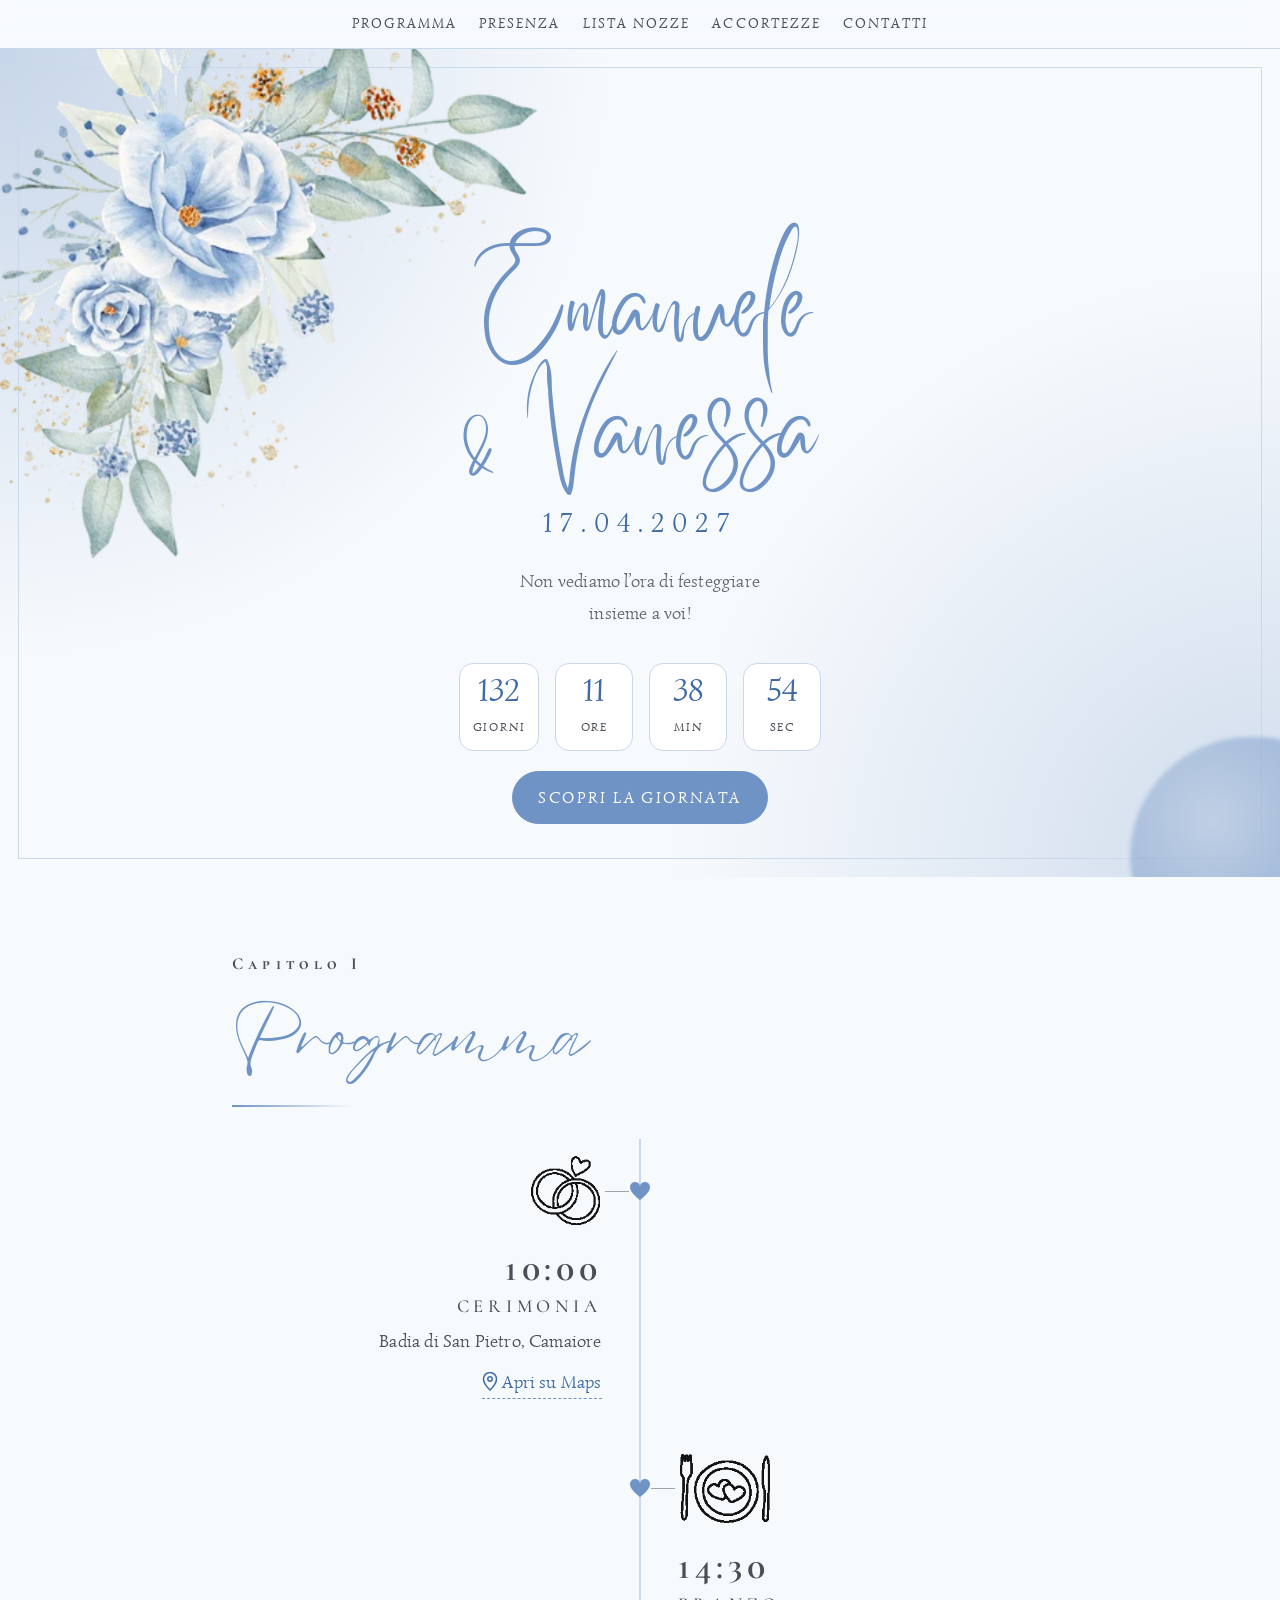
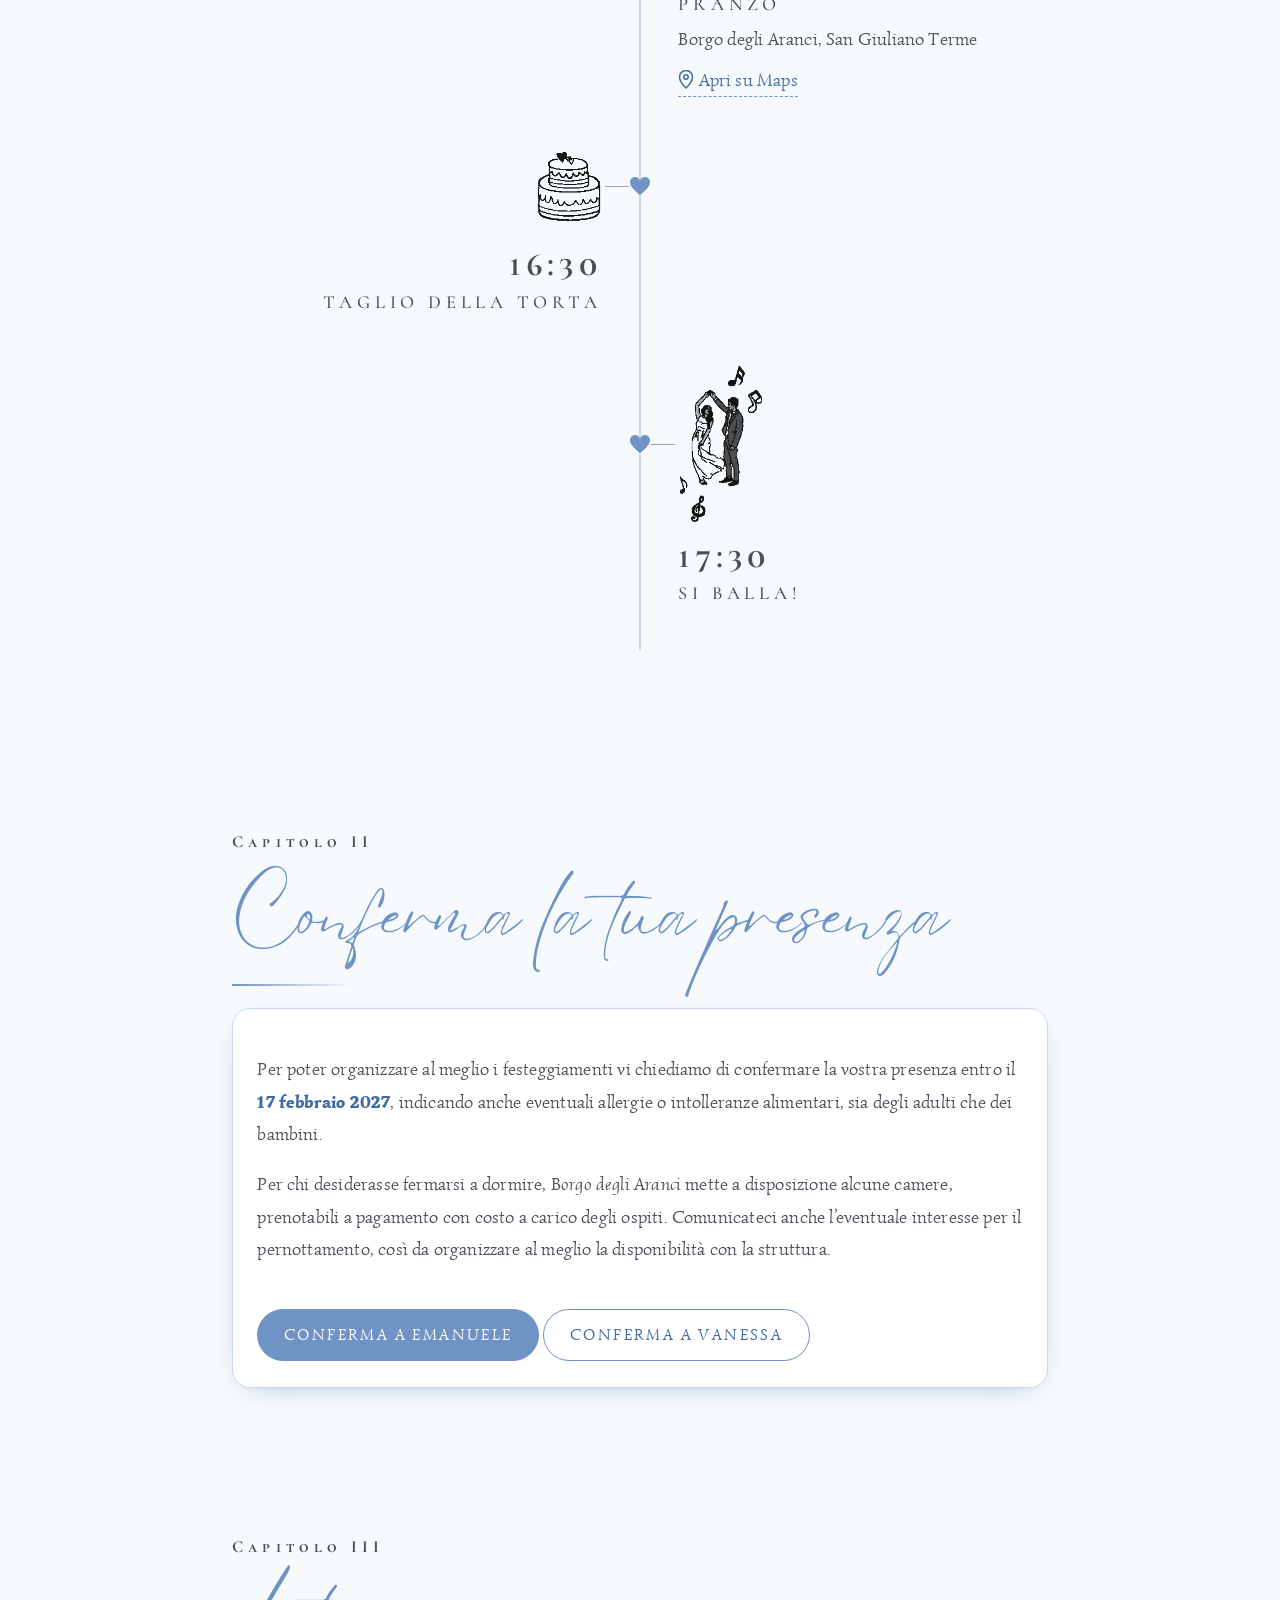
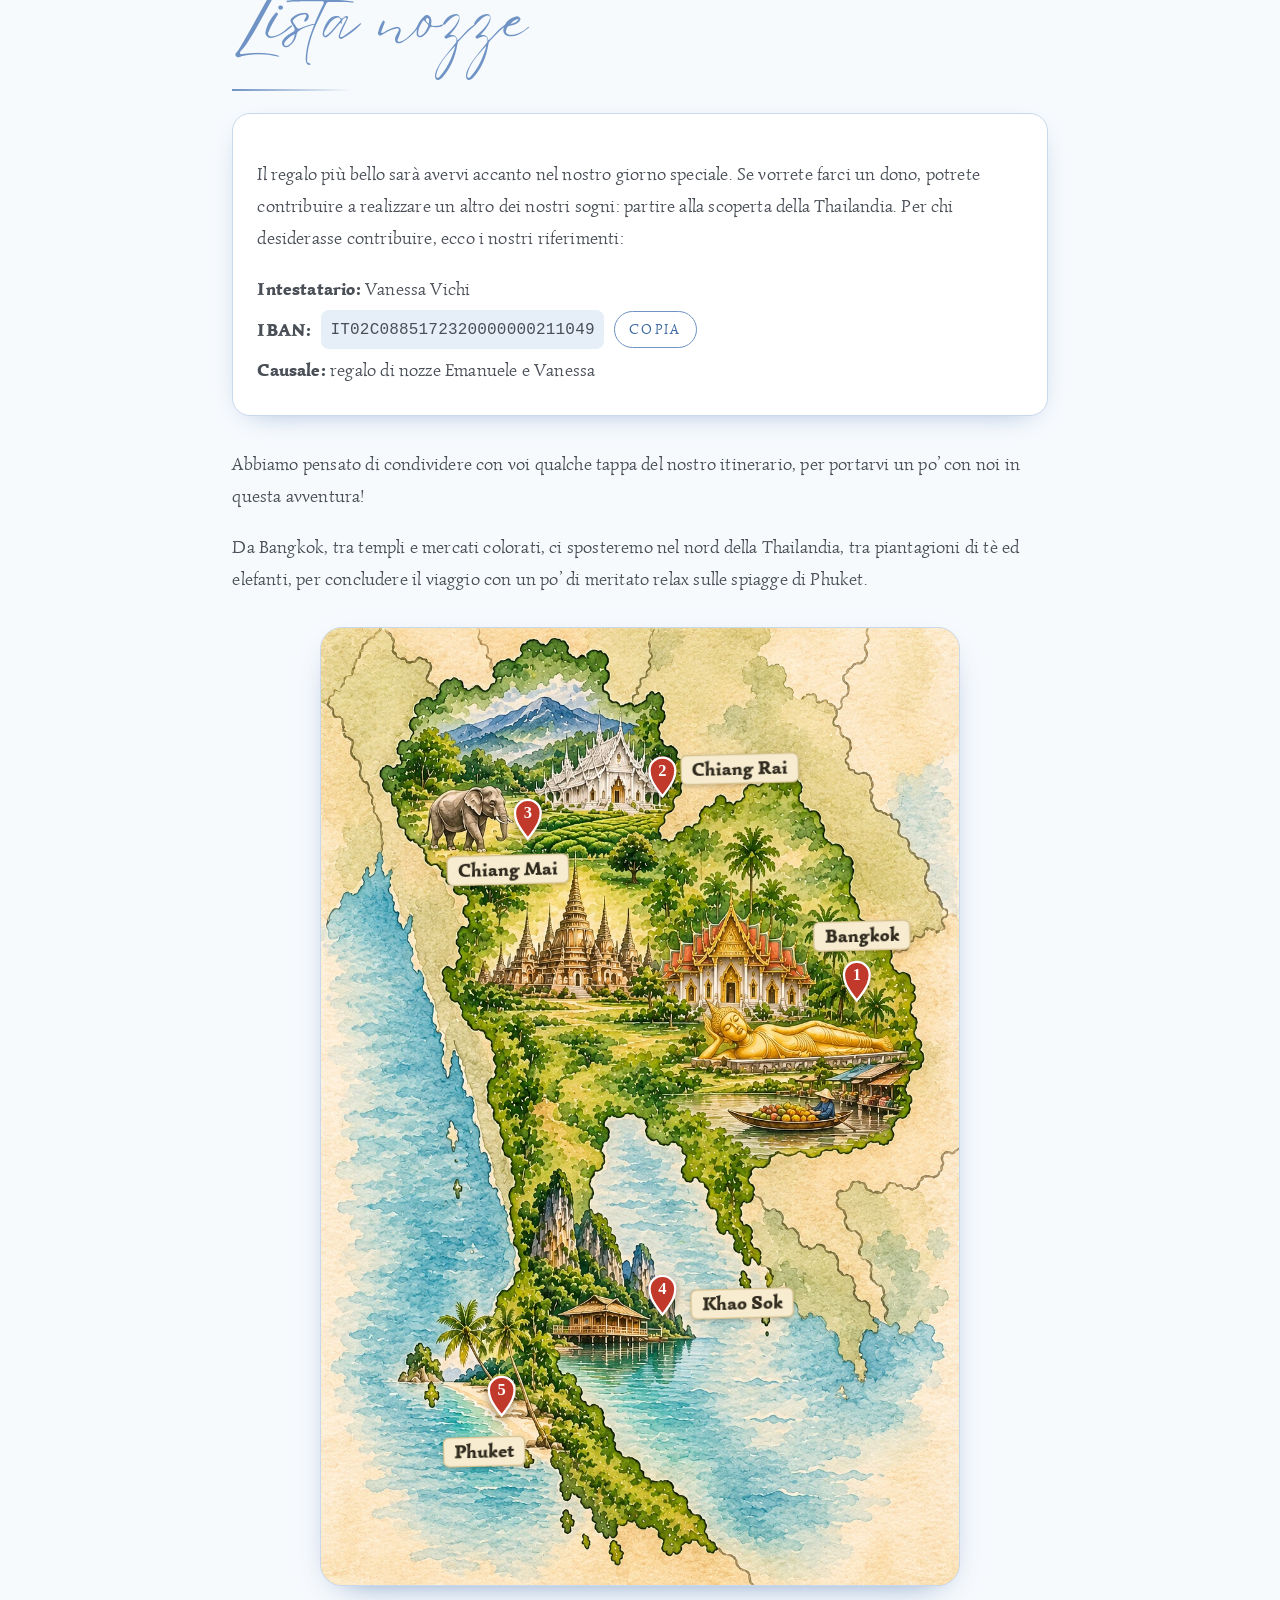
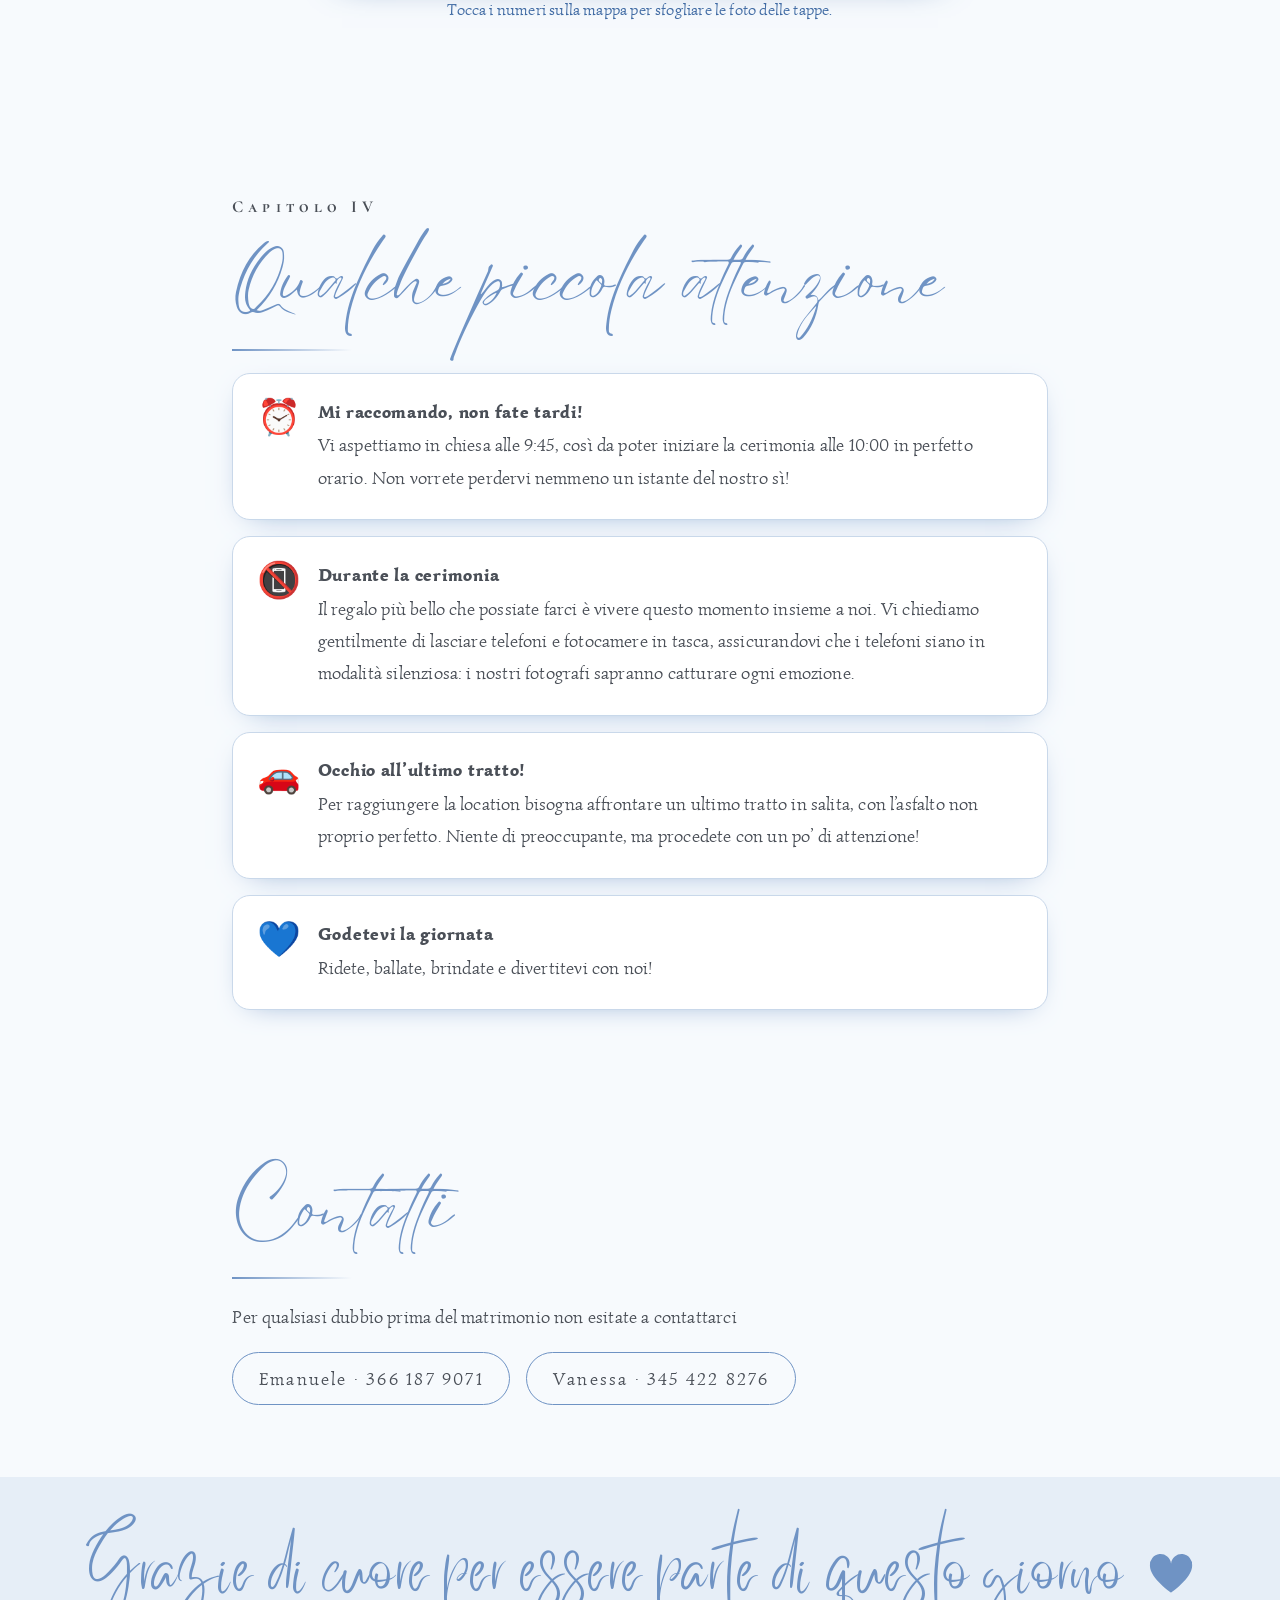
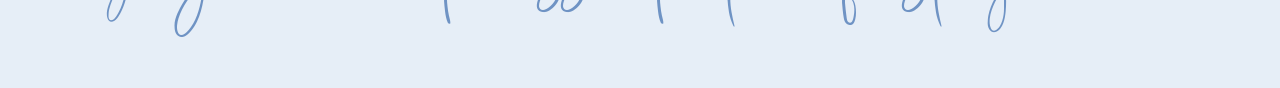
==== commit 8aaed4fa: "Improve accessibility and sharing Co-authored-by: Copilot <223556219+Copilot@users.noreply.github.co" ====
--- a/index.html
+++ b/index.html
@@ -6,6 +6,22 @@
 <meta name="viewport" content="width=device-width, initial-scale=1, viewport-fit=cover">
 <title>Emanuele &amp; Vanessa – 17.04.2027</title>
 <meta name="description" content="Tutte le informazioni per festeggiare il matrimonio di Emanuele e Vanessa il 17 aprile 2027.">
+<link rel="canonical" href="https://werian97.github.io/WeddingWebSite/">
+<meta property="og:type" content="website">
+<meta property="og:locale" content="it_IT">
+<meta property="og:title" content="Emanuele &amp; Vanessa – 17 aprile 2027">
+<meta property="og:description" content="Tutte le informazioni per festeggiare il matrimonio di Emanuele e Vanessa e scoprire il nostro viaggio in Thailandia.">
+<meta property="og:url" content="https://werian97.github.io/WeddingWebSite/">
+<meta property="og:image" content="https://werian97.github.io/WeddingWebSite/assets/photos/white.jpg">
+<meta property="og:image:alt" content="Il Tempio Bianco di Chiang Rai, una tappa del nostro viaggio">
+<meta property="og:image:type" content="image/jpeg">
+<meta property="og:image:width" content="900">
+<meta property="og:image:height" content="552">
+<meta name="twitter:card" content="summary_large_image">
+<meta name="twitter:title" content="Emanuele &amp; Vanessa – 17 aprile 2027">
+<meta name="twitter:description" content="Tutte le informazioni per festeggiare il matrimonio di Emanuele e Vanessa e scoprire il nostro viaggio in Thailandia.">
+<meta name="twitter:image" content="https://werian97.github.io/WeddingWebSite/assets/photos/white.jpg">
+<meta name="twitter:image:alt" content="Il Tempio Bianco di Chiang Rai, una tappa del nostro viaggio">
 <link rel="preconnect" href="https://fonts.googleapis.com">
 <link rel="preconnect" href="https://fonts.gstatic.com" crossorigin>
 <link href="https://fonts.googleapis.com/css2?family=Cormorant+SC:wght@400;500;600;700&display=swap" rel="stylesheet">
@@ -13,7 +29,8 @@
 <link rel="stylesheet" href="styles.css">
 </head>
 <body>
-<nav>
+<a class="skip-link" href="#main-content">Salta al contenuto principale</a>
+<nav aria-label="Navigazione principale">
 <a href="#programma">Programma</a>
 <a href="#presenza">Presenza</a>
 <a href="#nozze">Lista nozze</a>
@@ -21,6 +38,7 @@
 <a href="#contatti">Contatti</a>
 </nav>
 
+<main id="main-content" tabindex="-1">
 <header class="hero">
 <div class="frame"></div>
 <img class="flower" src="assets/images/flower.webp" alt="" aria-hidden="true">
@@ -80,8 +98,8 @@
 <div class="card">
 <p>Per poter organizzare al meglio i festeggiamenti vi chiediamo di confermare la vostra presenza entro il <strong class="deadline">17 febbraio 2027</strong>, indicando anche eventuali allergie o intolleranze alimentari, sia degli adulti che dei bambini.</p>
 <p>Per chi desiderasse fermarsi a dormire, <em>Borgo degli Aranci</em> mette a disposizione alcune camere, prenotabili a pagamento con costo a carico degli ospiti. Comunicateci anche l’eventuale interesse per il pernottamento, così da organizzare al meglio la disponibilità con la struttura.</p>
-<a class="btn fill" id="rsvpE" href="#" rel="noopener">Conferma a Emanuele</a>
-<a class="btn" id="rsvpV" href="#" rel="noopener">Conferma a Vanessa</a>
+<a class="btn fill" id="rsvpE" href="https://wa.me/393661879071?text=Ciao!%20Confermo%20la%20presenza%20al%20vostro%20matrimonio%20del%2017%20aprile%202027.%0ANumero%20di%20persone%20(adulti%2Fbambini)%3A%20%0AAllergie%20o%20intolleranze%3A%20%0AInteressati%20al%20pernottamento%3A%20" target="_blank" rel="noopener">Conferma a Emanuele</a>
+<a class="btn" id="rsvpV" href="https://wa.me/393454228276?text=Ciao!%20Confermo%20la%20presenza%20al%20vostro%20matrimonio%20del%2017%20aprile%202027.%0ANumero%20di%20persone%20(adulti%2Fbambini)%3A%20%0AAllergie%20o%20intolleranze%3A%20%0AInteressati%20al%20pernottamento%3A%20" target="_blank" rel="noopener">Conferma a Vanessa</a>
 </div>
 </section>
 
@@ -165,6 +183,7 @@
 <a href="tel:+393454228276">Vanessa · 345 422 8276</a>
 </div>
 </section>
+</main>
 
 <footer>
 <div class="script">
--- a/styles.css
+++ b/styles.css
@@ -54,6 +54,27 @@
   font-size:1.15rem;
   line-height:1.75;
   letter-spacing:.01em;
+}
+.skip-link {
+  position:fixed;
+  top:calc(env(safe-area-inset-top,0px) + 1rem);
+  left:1rem;
+  z-index:40;
+  padding:.65rem 1rem;
+  border:2px solid var(--accent2);
+  border-radius:999px;
+  background:var(--card);
+  color:var(--text);
+  font-weight:700;
+  text-decoration:none;
+  transform:translateY(calc(-100% - 1rem));
+}
+.skip-link:focus {
+  transform:translateY(0);
+}
+:focus-visible {
+  outline:3px solid var(--accent2);
+  outline-offset:3px;
 }
 body::before {
   content:"";
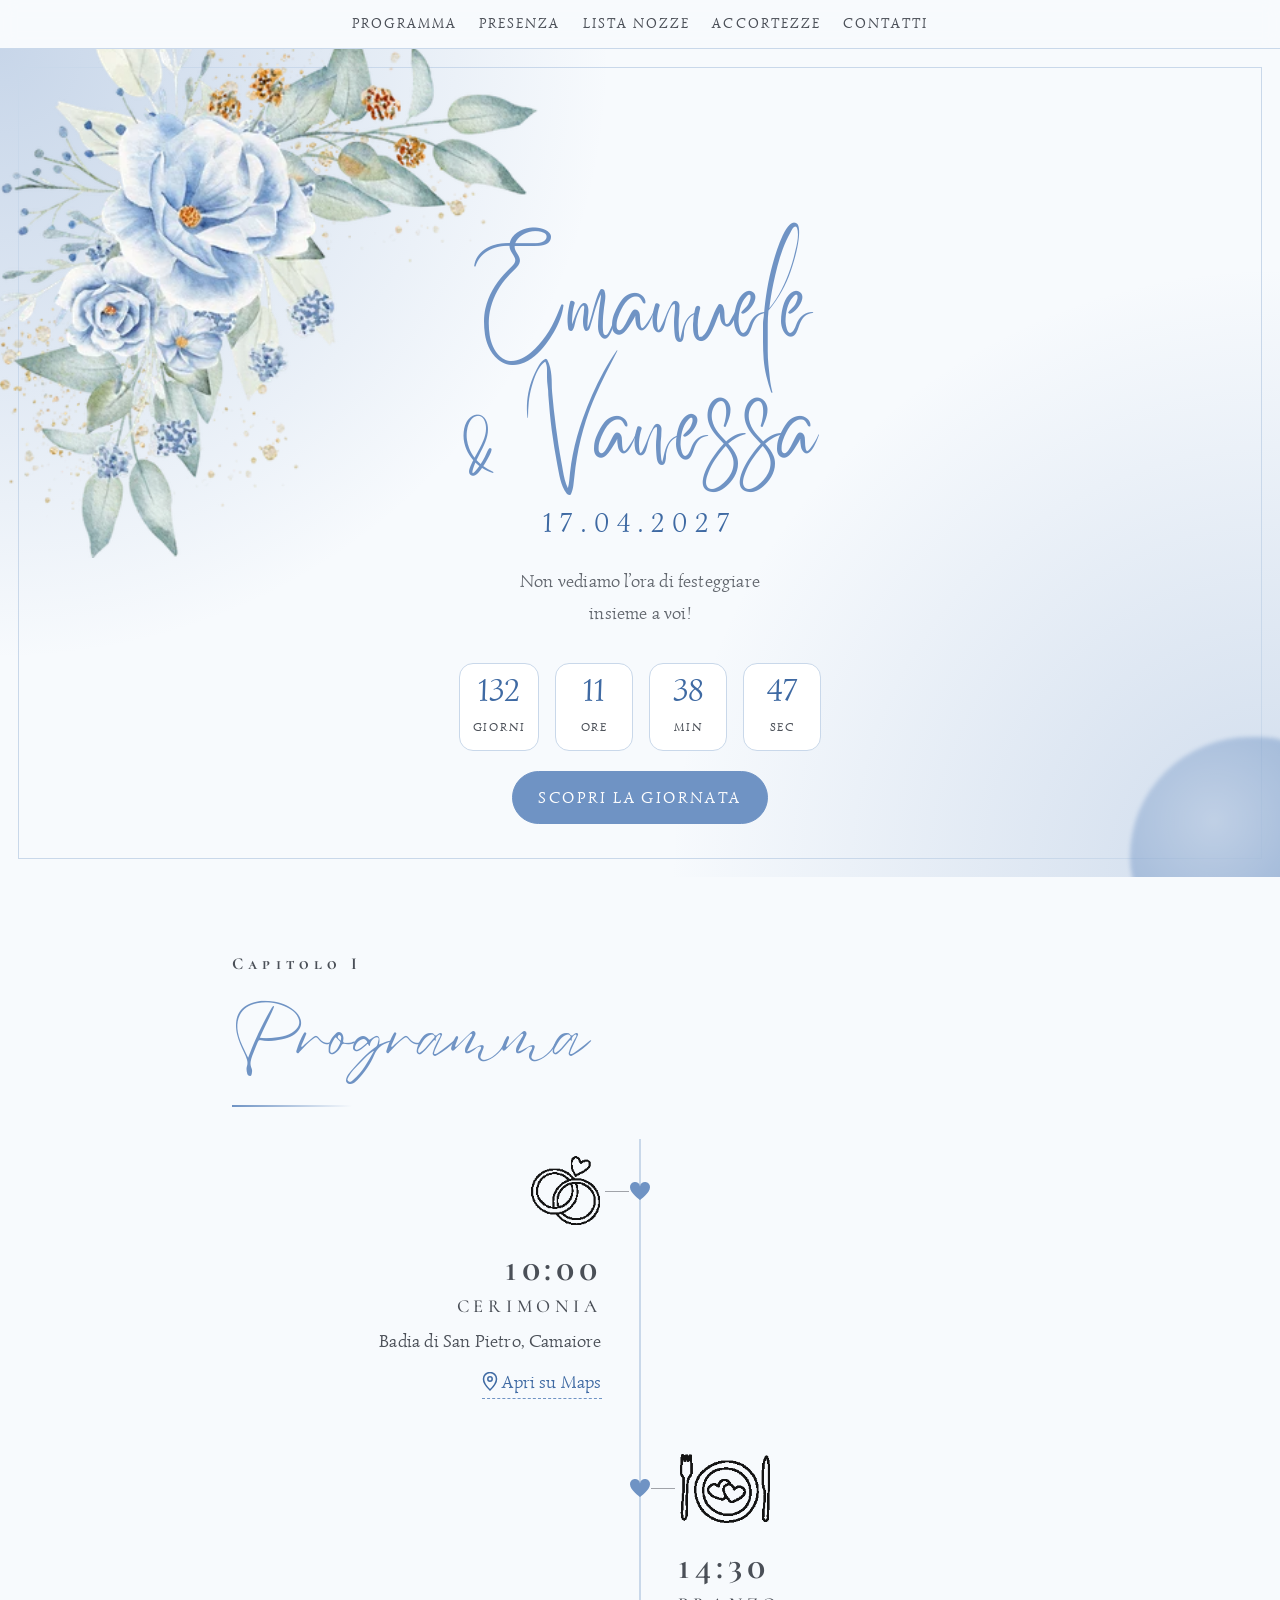
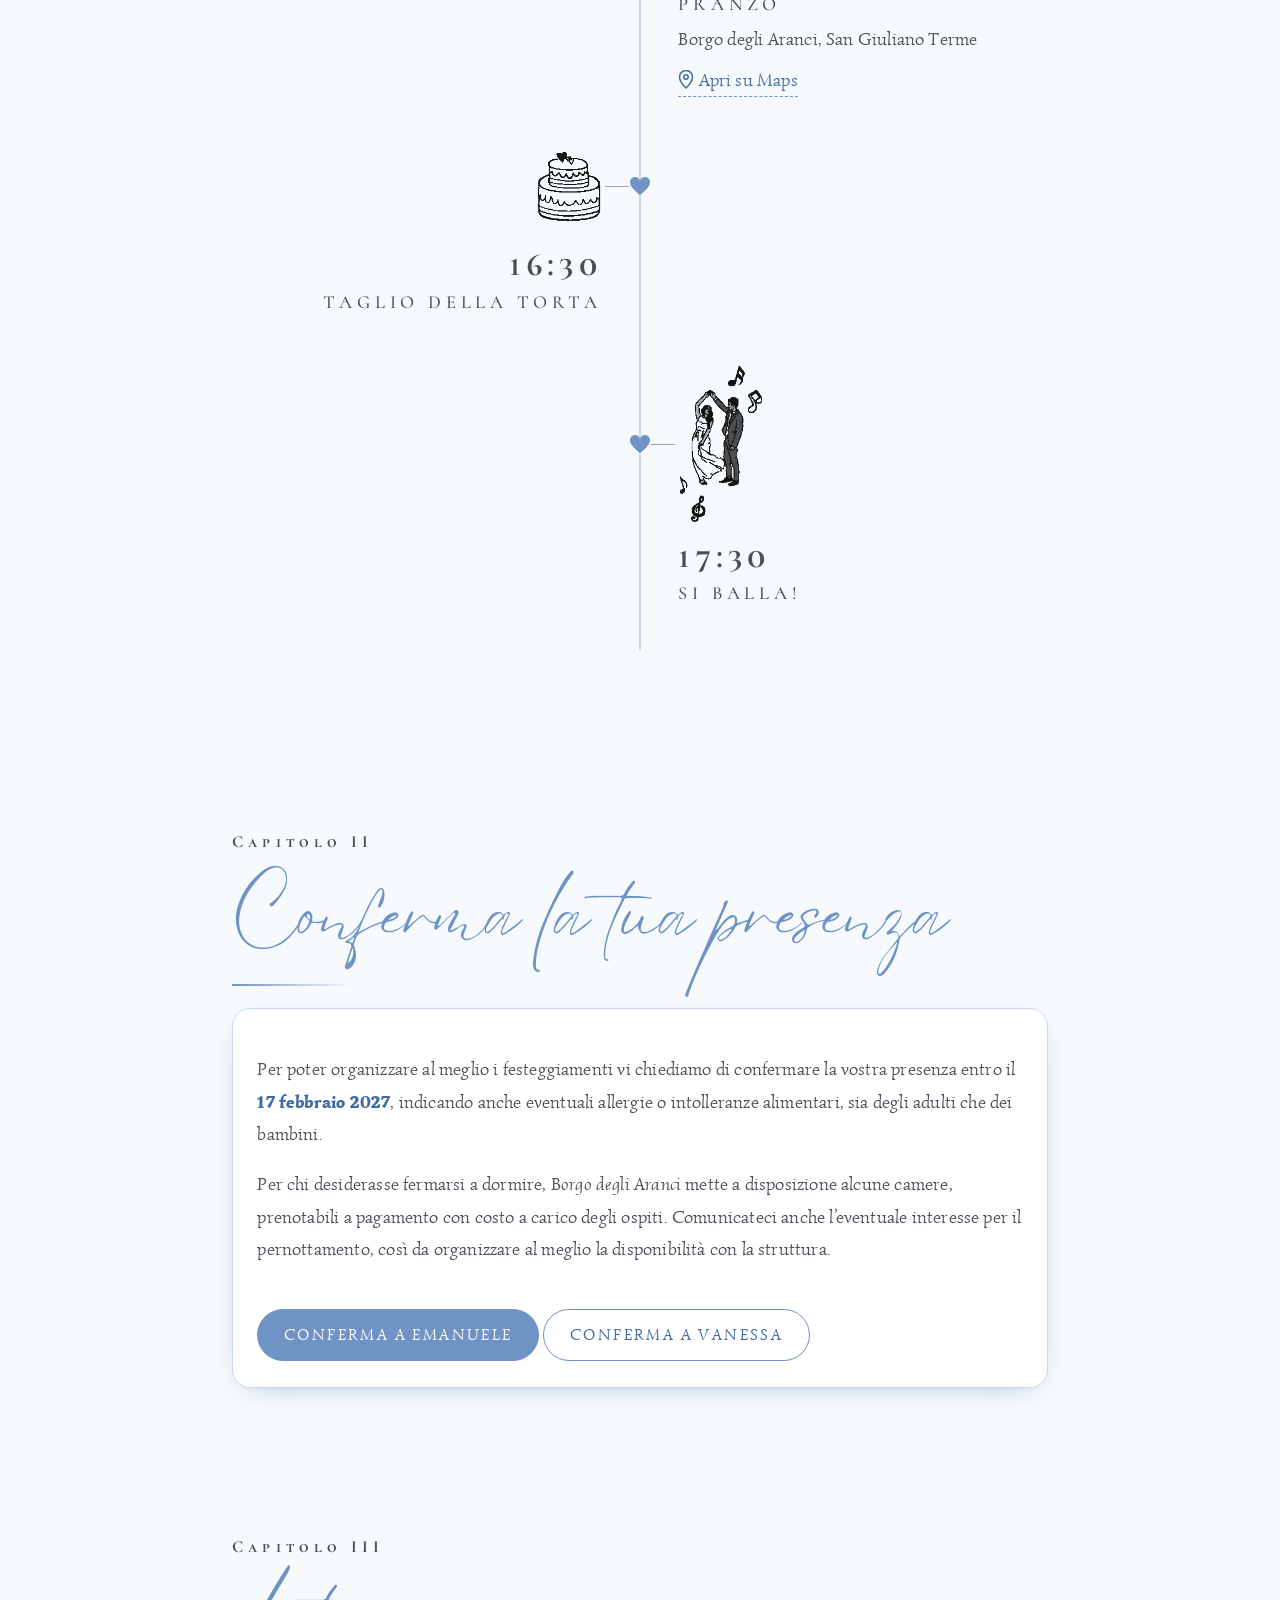
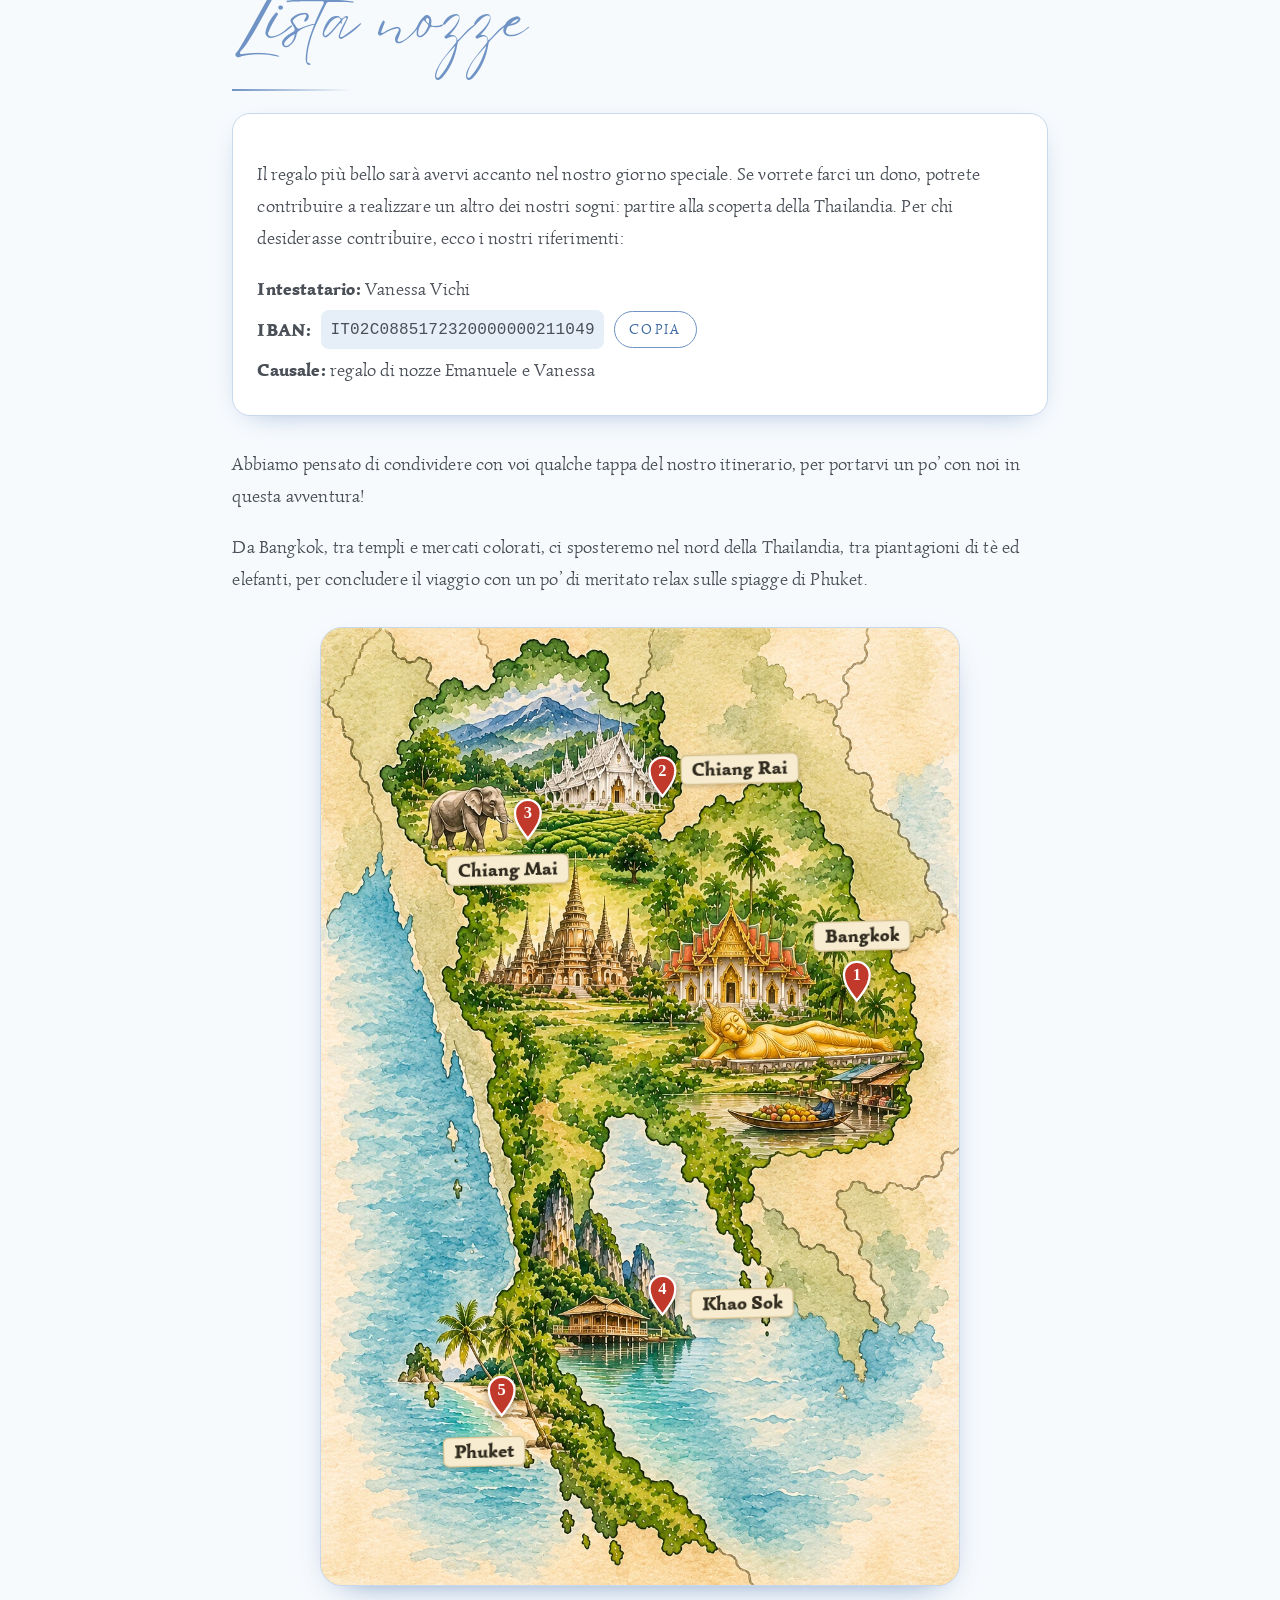
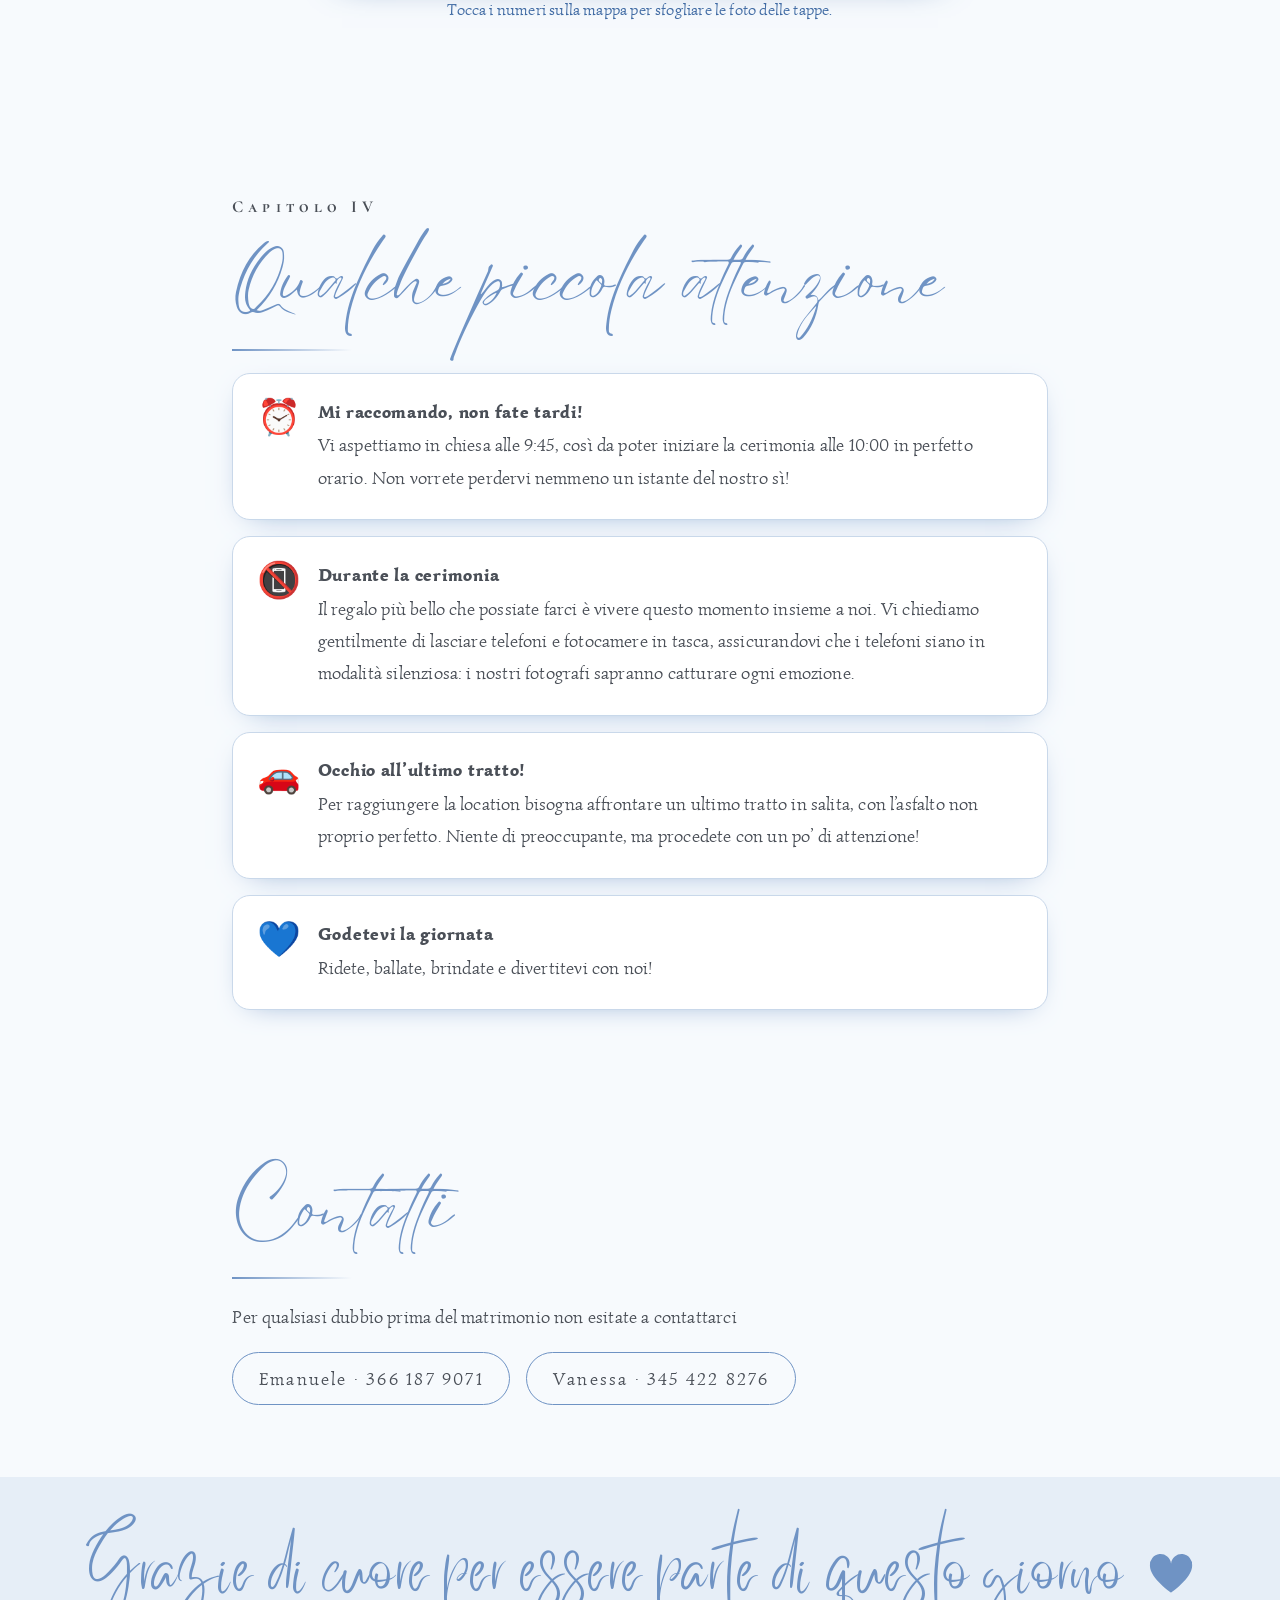
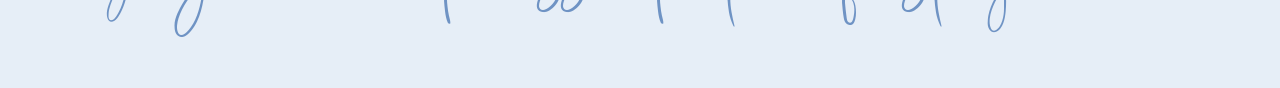
==== commit 0283ee79: "Remove keyboard skip link Co-authored-by: Copilot <223556219+Copilot@users.noreply.github.com>" ====
--- a/index.html
+++ b/index.html
@@ -29,7 +29,6 @@
 <link rel="stylesheet" href="styles.css">
 </head>
 <body>
-<a class="skip-link" href="#main-content">Salta al contenuto principale</a>
 <nav aria-label="Navigazione principale">
 <a href="#programma">Programma</a>
 <a href="#presenza">Presenza</a>
@@ -38,7 +37,7 @@
 <a href="#contatti">Contatti</a>
 </nav>
 
-<main id="main-content" tabindex="-1">
+<main>
 <header class="hero">
 <div class="frame"></div>
 <img class="flower" src="assets/images/flower.webp" alt="" aria-hidden="true">
--- a/styles.css
+++ b/styles.css
@@ -54,23 +54,6 @@
   font-size:1.15rem;
   line-height:1.75;
   letter-spacing:.01em;
-}
-.skip-link {
-  position:fixed;
-  top:calc(env(safe-area-inset-top,0px) + 1rem);
-  left:1rem;
-  z-index:40;
-  padding:.65rem 1rem;
-  border:2px solid var(--accent2);
-  border-radius:999px;
-  background:var(--card);
-  color:var(--text);
-  font-weight:700;
-  text-decoration:none;
-  transform:translateY(calc(-100% - 1rem));
-}
-.skip-link:focus {
-  transform:translateY(0);
 }
 :focus-visible {
   outline:3px solid var(--accent2);
